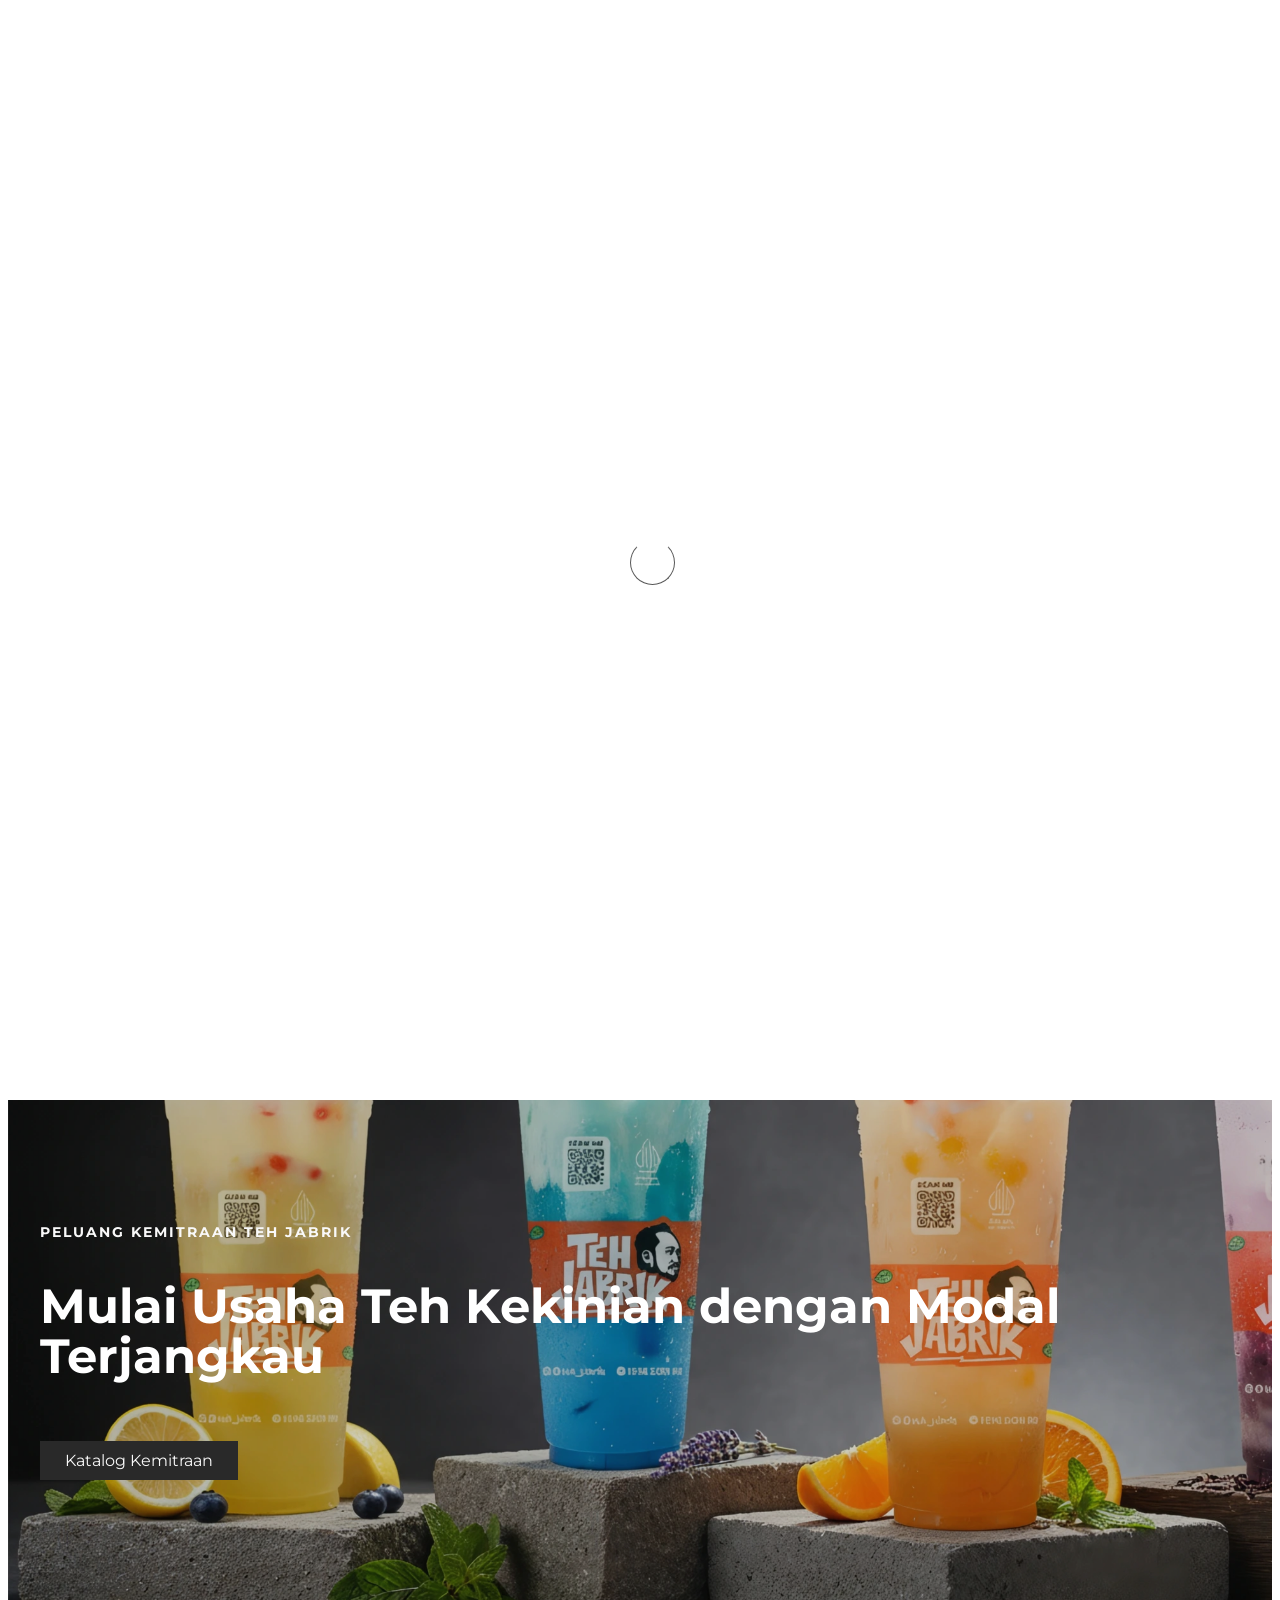
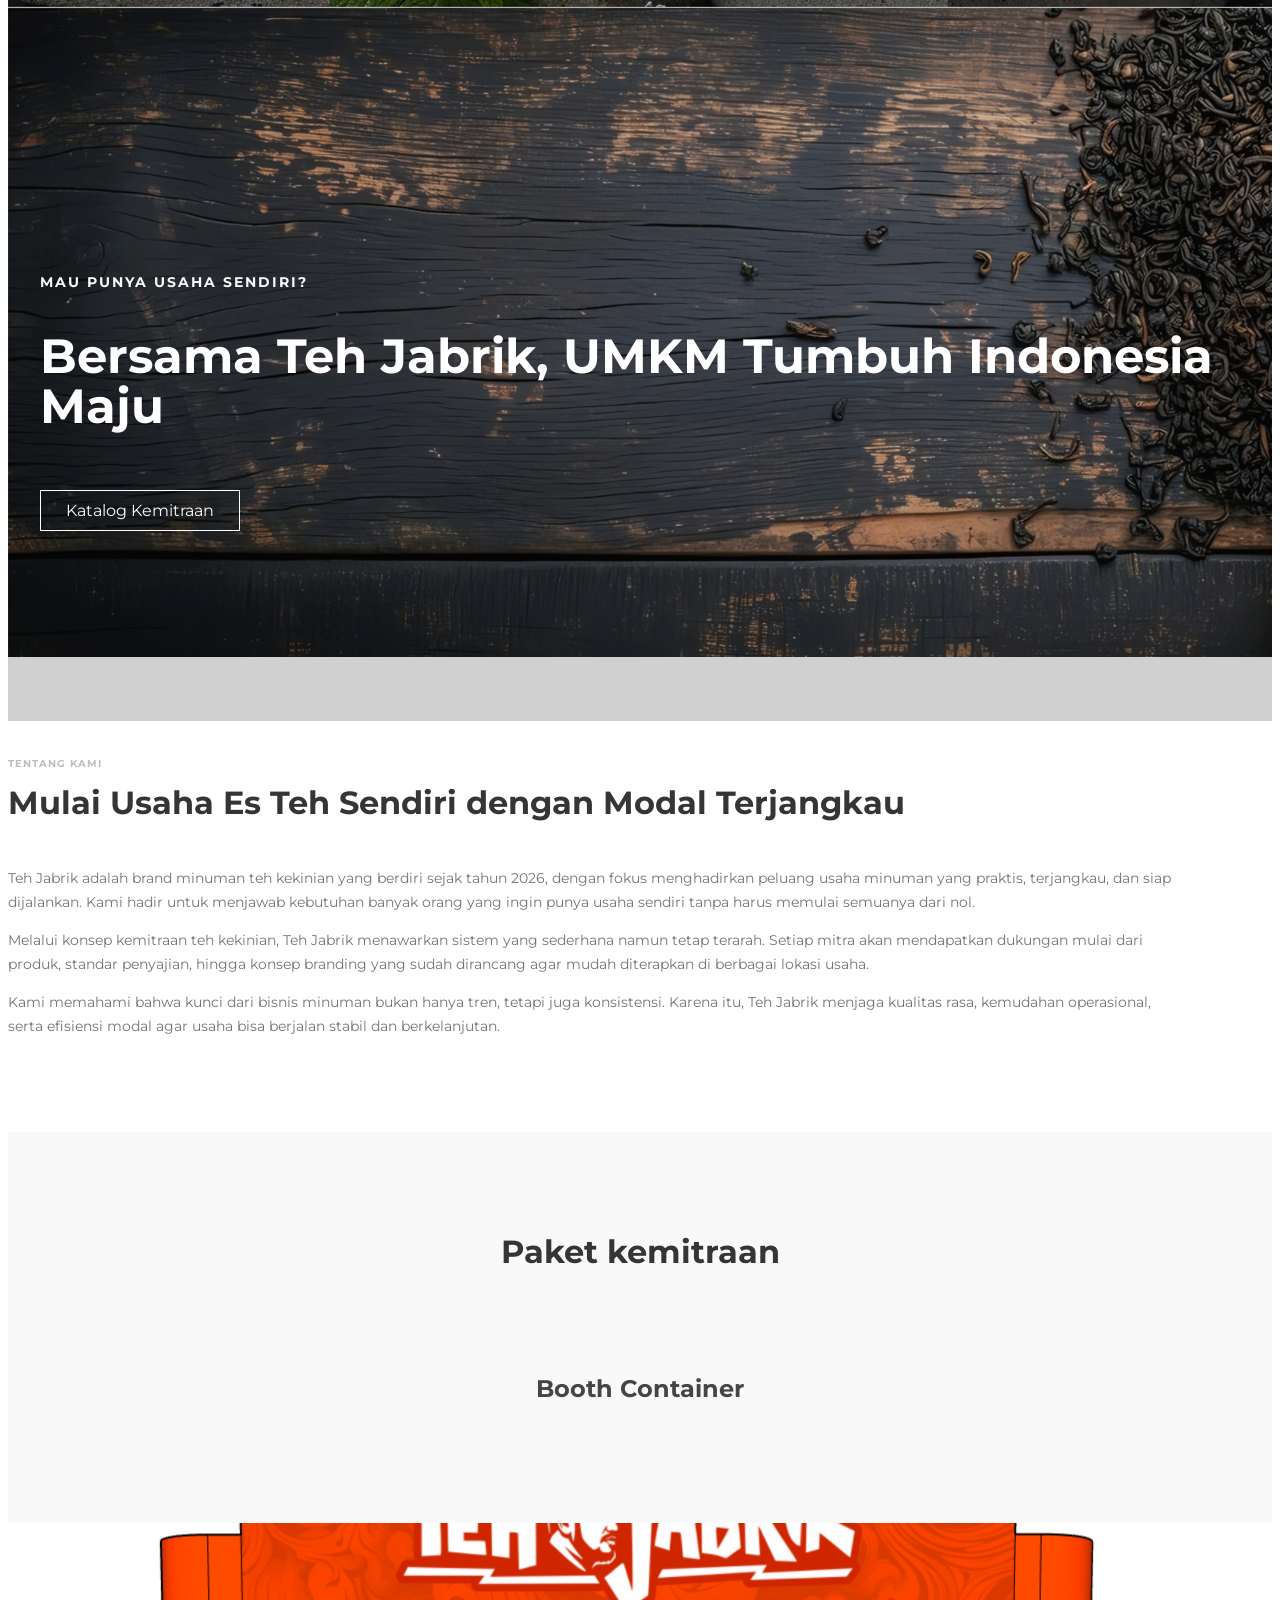
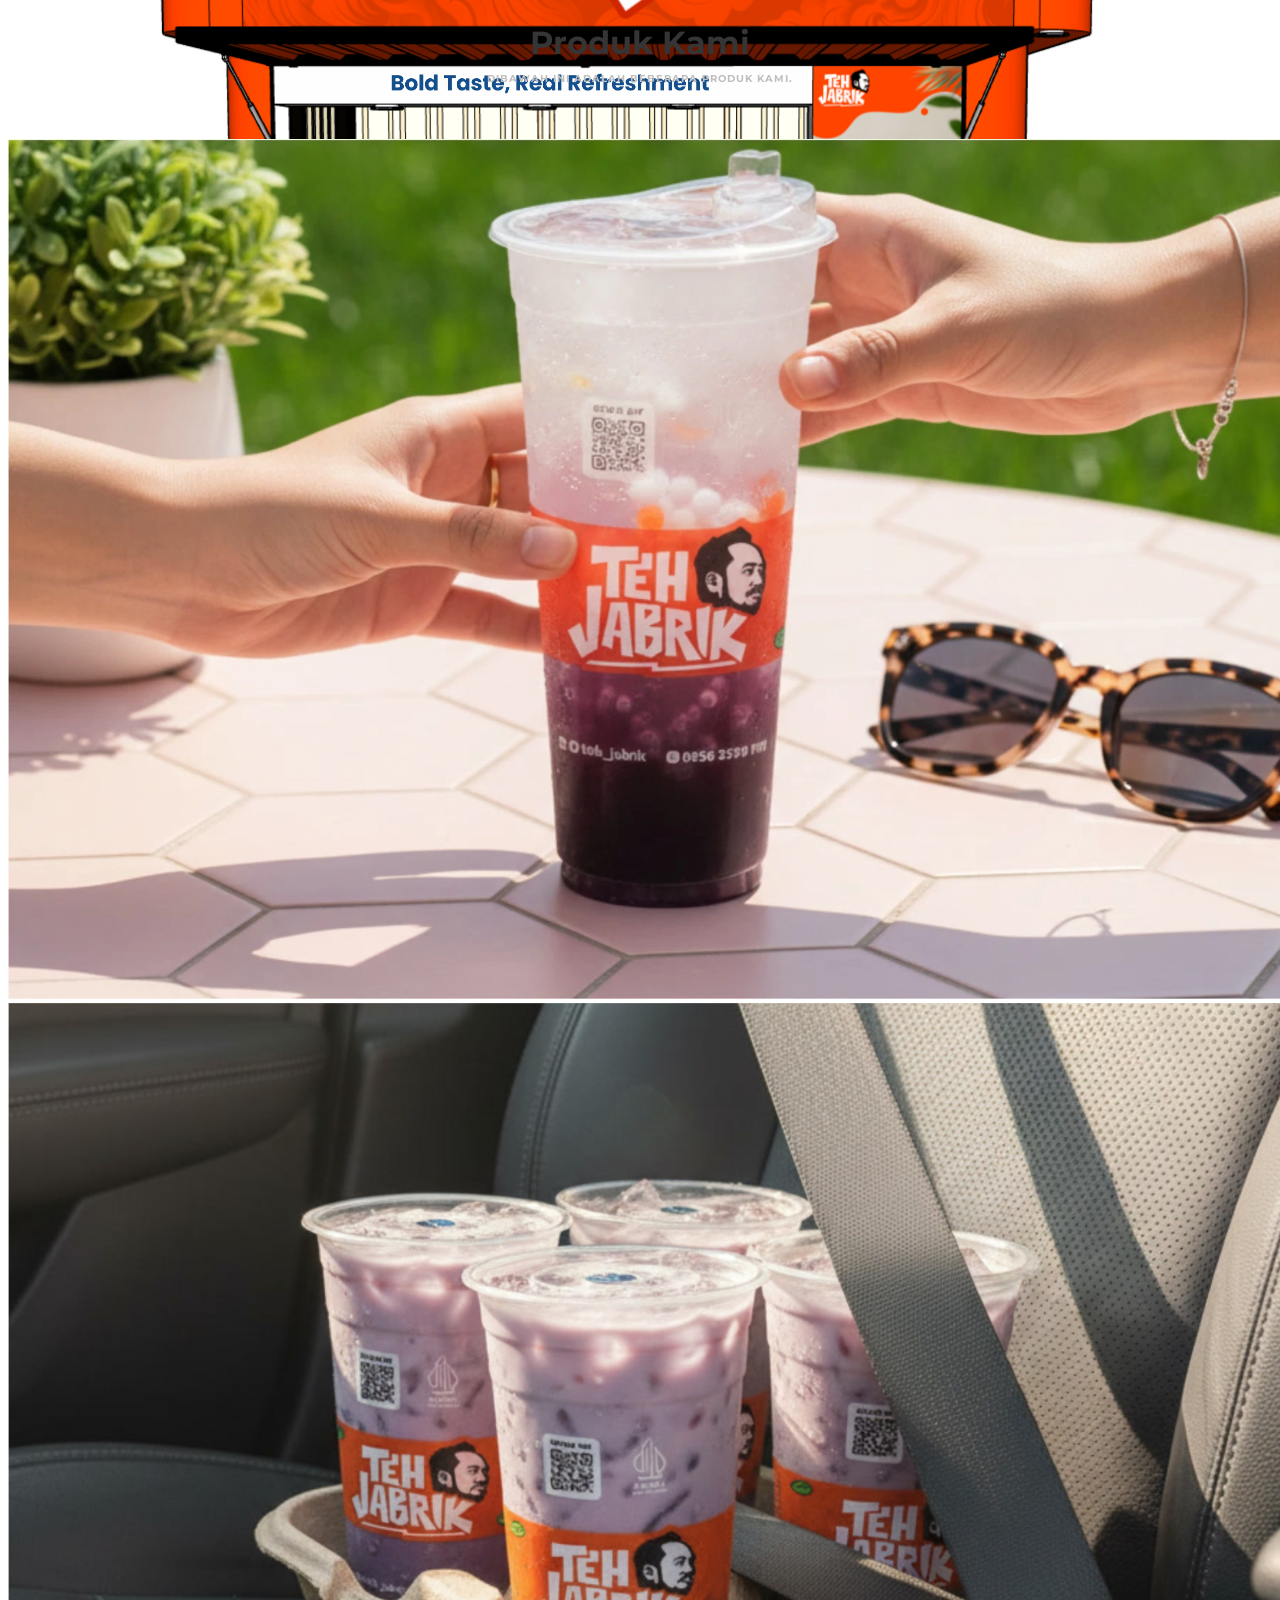
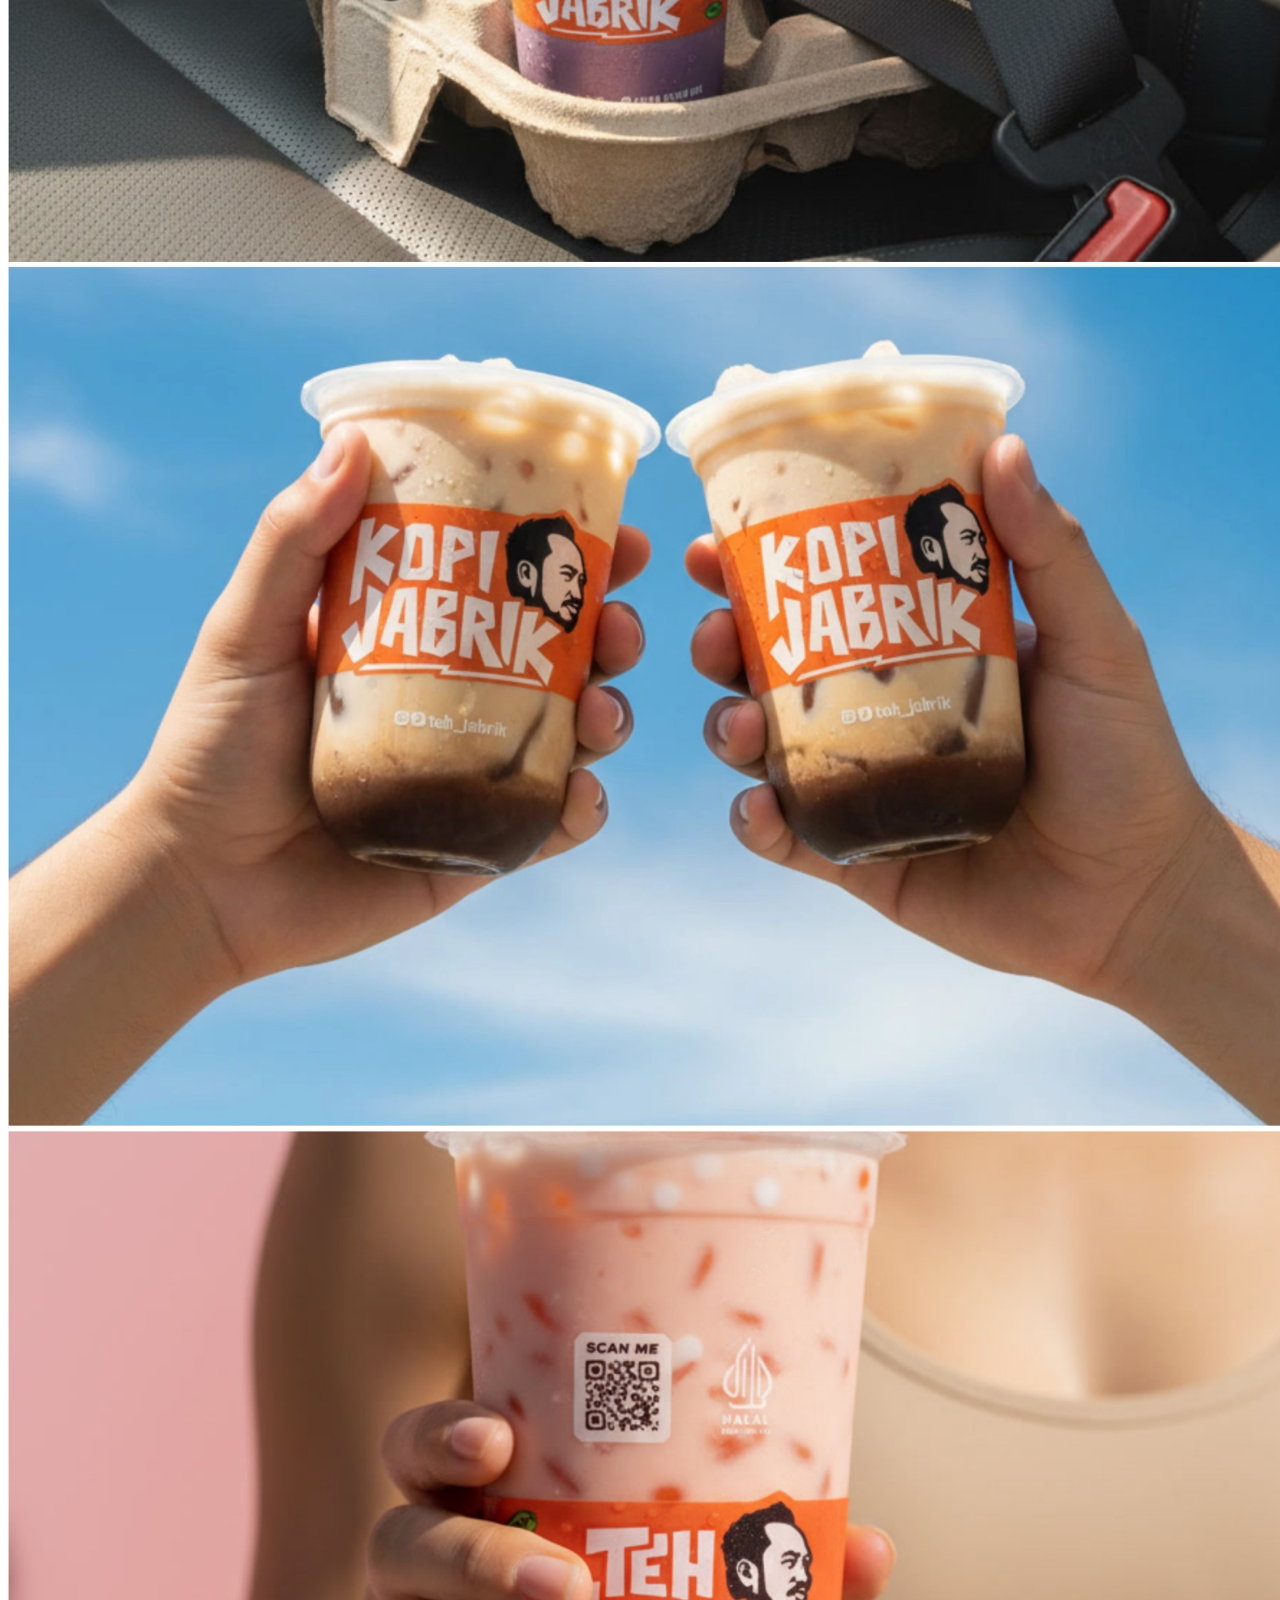
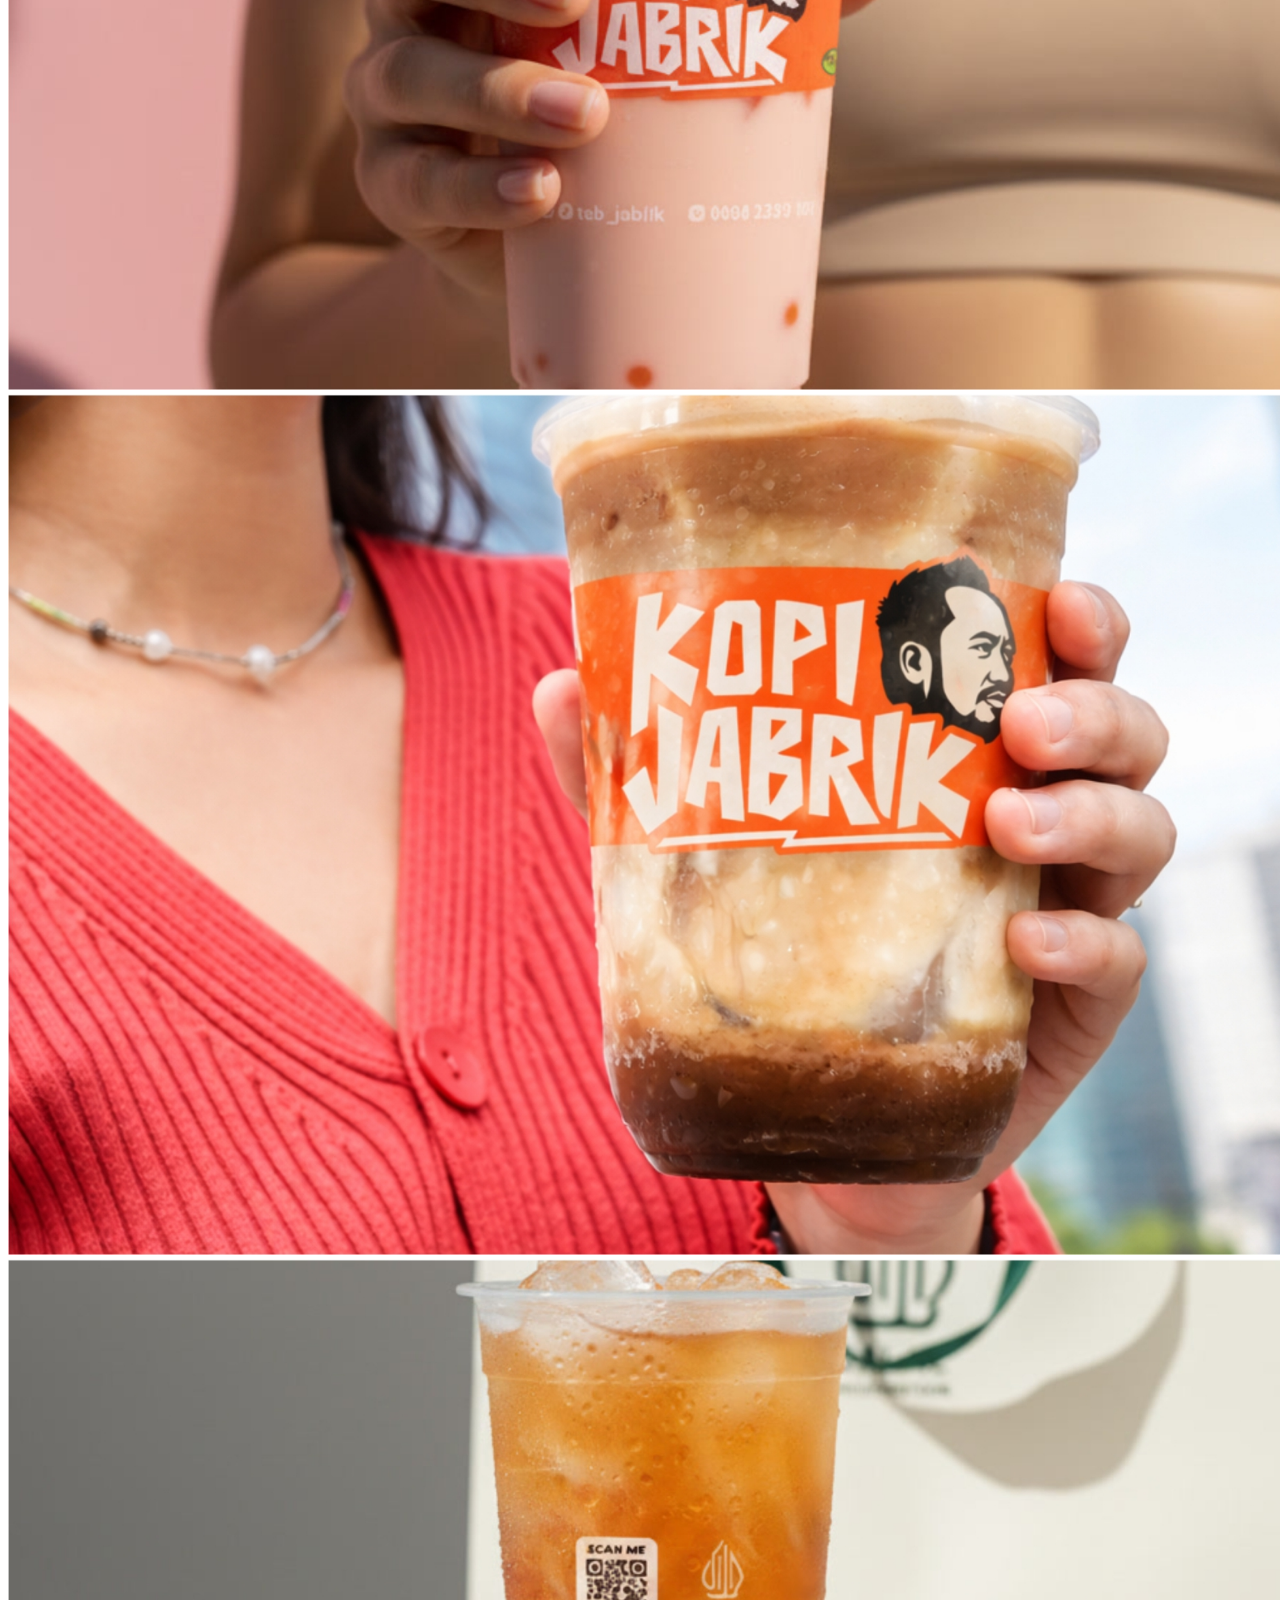
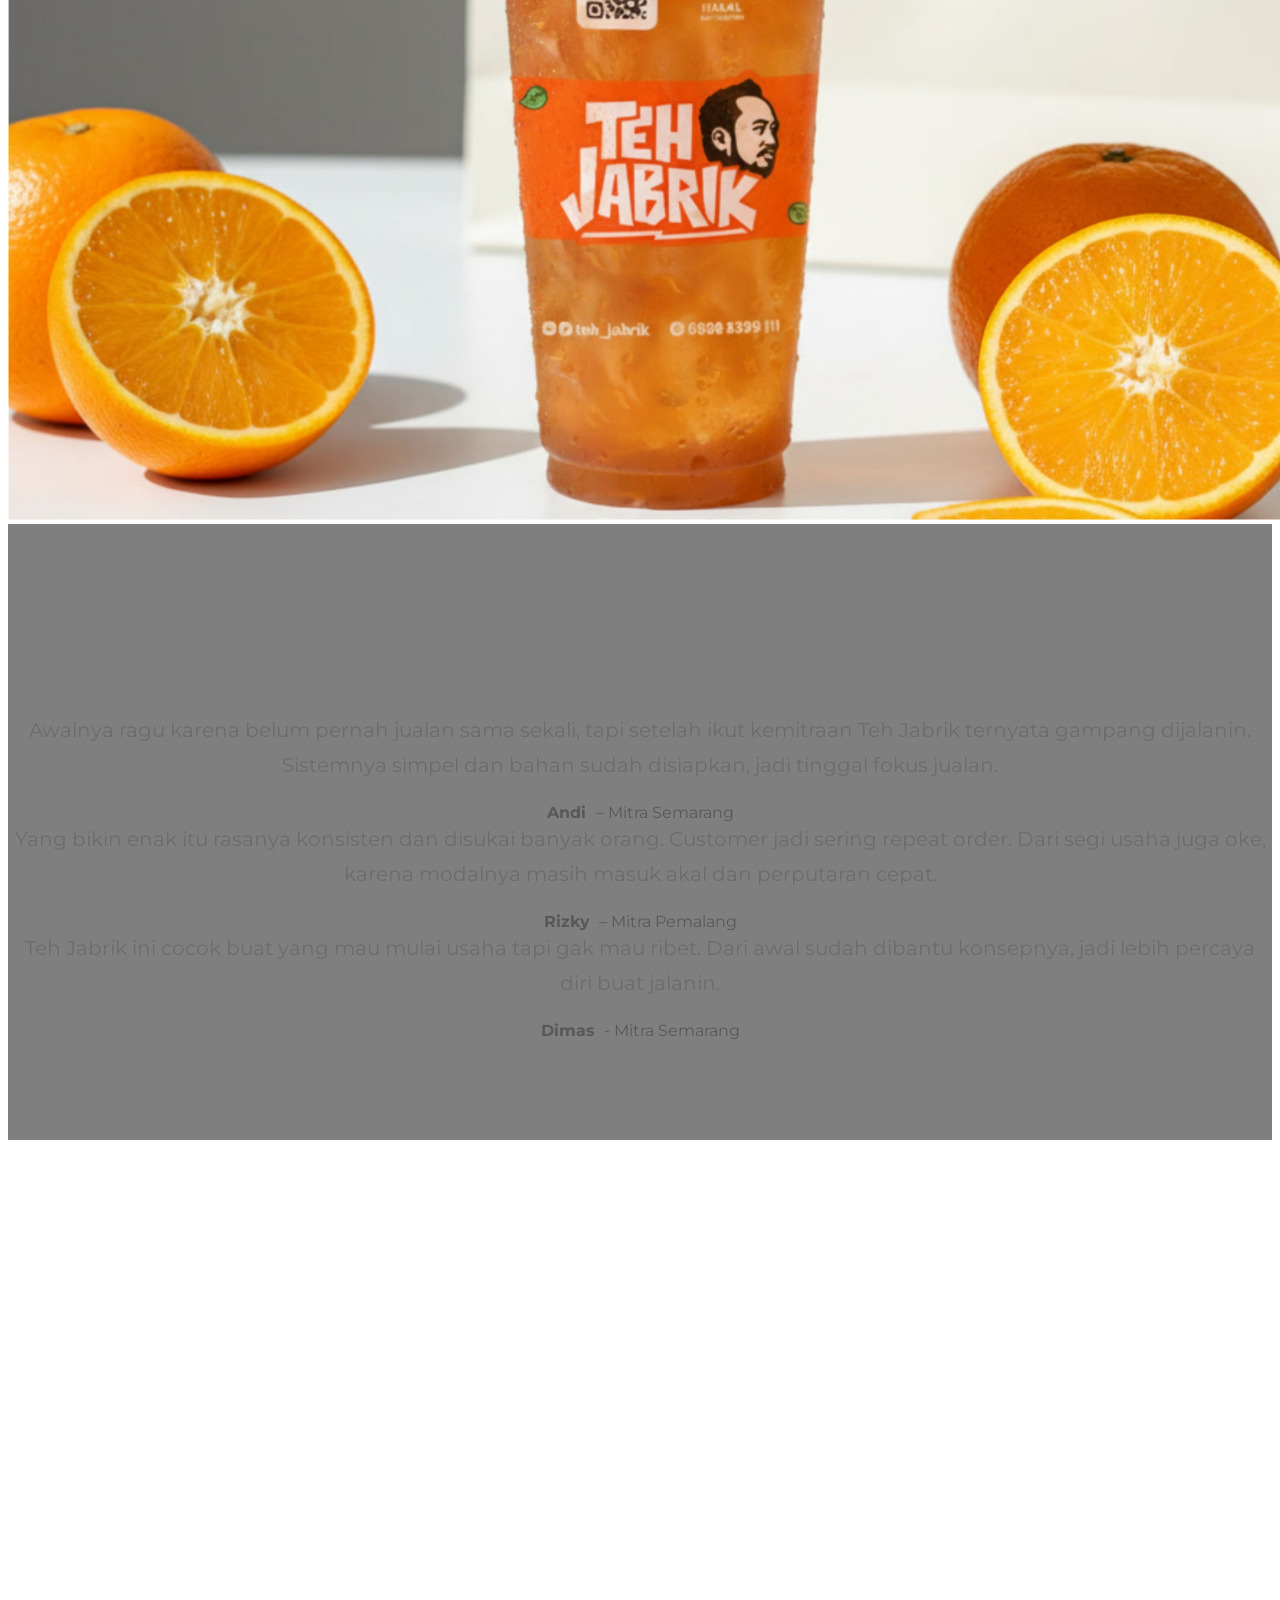
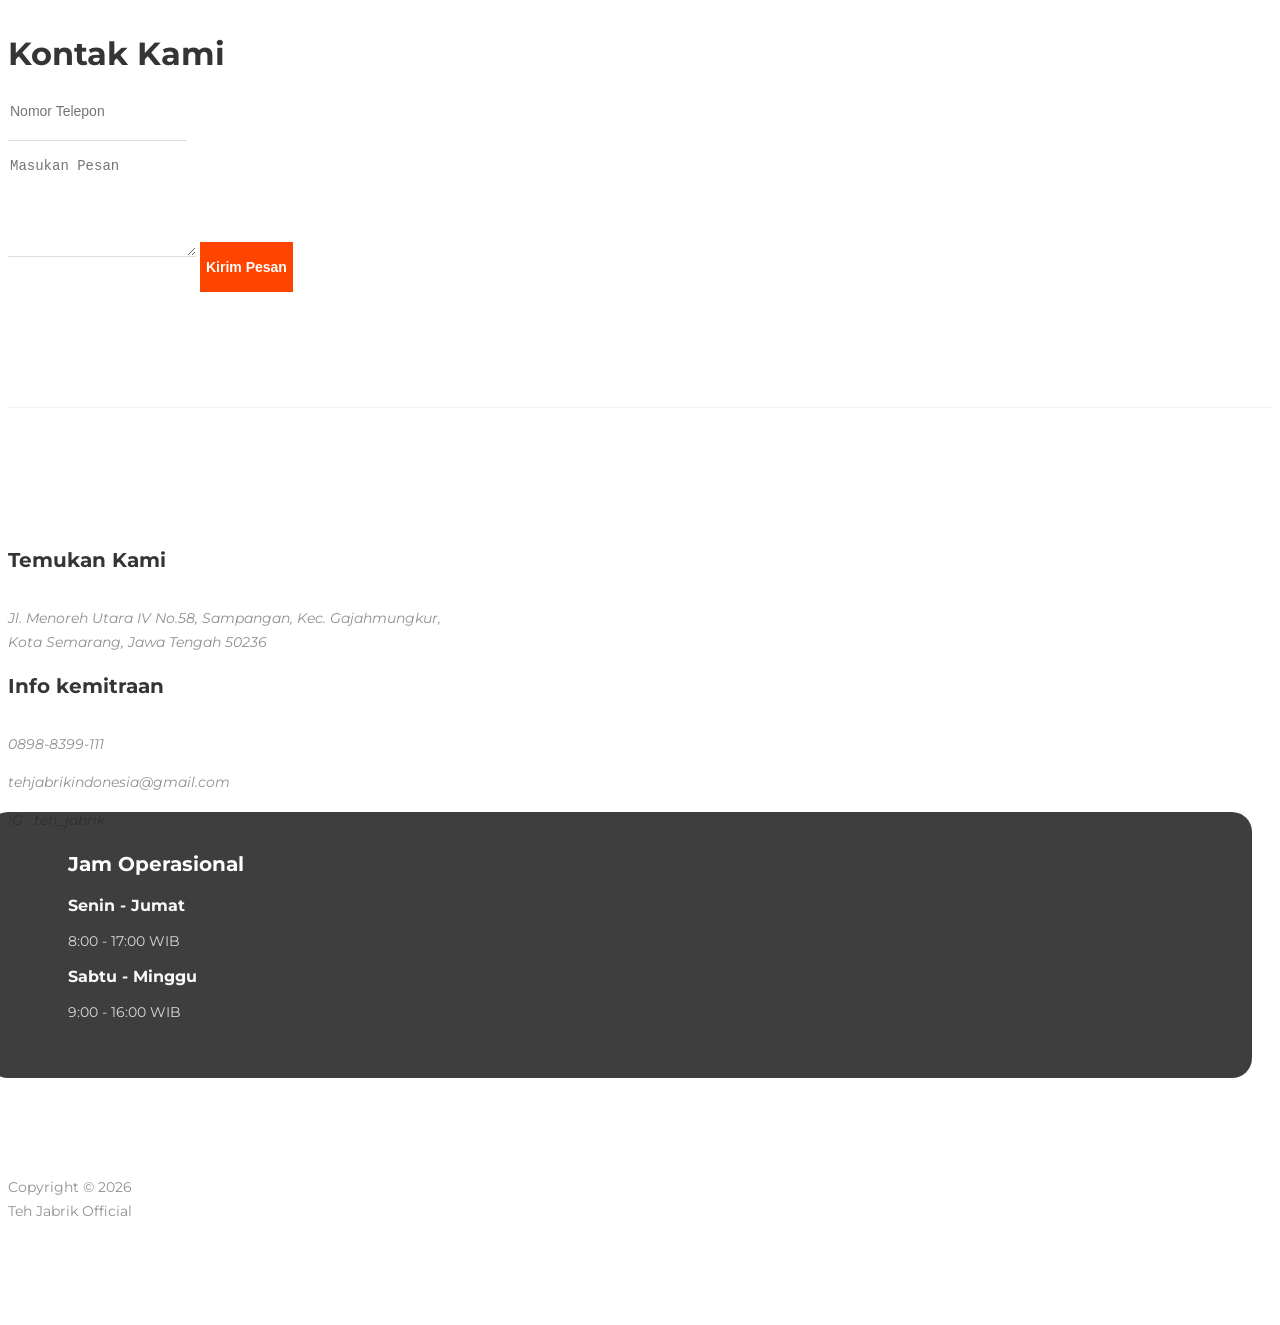
==== index.html @ a1061bfe "dekstop 1 WEBSITE" ====
<!DOCTYPE html>
<html lang="en">
<head>

     <title>TEH JABRIK | Peluang Usaha Minuman Terjangkau</title>

     <meta charset="UTF-8">
     <meta http-equiv="X-UA-Compatible" content="IE=Edge">
     <meta name="description" content="">
     <meta name="keywords" content="">
     <meta name="author" content="">
     <meta name="viewport" content="width=device-width, initial-scale=1, maximum-scale=1">
     <meta name="description" content="Teh Jabrik menawarkan peluang usaha minuman teh kekinian dengan sistem kemitraan simpel, modal terjangkau, dan siap langsung jualan.">
     <meta name="description" content="Kenali Teh Jabrik, brand kemitraan teh kekinian sejak 2026 yang menghadirkan peluang usaha minuman praktis, terjangkau, dan mudah dijalankan.">
     <meta name="keywords" content="kemitraan teh, usaha minuman, teh kekinian, franchise minuman, usaha modal kecil, bisnis minuman 2026, teh jabrik, tentang teh jabrik, kemitraan teh indonesia, usaha minuman terpercaya, bisnis teh kekinian">
     <meta name="viewport" content="width=device-width, initial-scale=1">
     <meta property="og:title" content="Kemitraan Teh Jabrik">
     <meta property="og:description" content="Peluang usaha teh kekinian dengan modal terjangkau dan sistem siap jalan.">
     <meta property="og:url" content="https://tehjabrik.github.io">
     <meta property="og:type" content="website">
     <meta property="og:image" content="https://tehjabrik.github.io/images/LOGO_1.png">
     <meta property="og:site_name" content="TEH JABRIK | Peluang Usaha Minuman Terjangkau">

     <link rel="stylesheet" href="css/bootstrap.min.css">
     <link rel="stylesheet" href="css/font-awesome.min.css">
     <link rel="stylesheet" href="css/animate.css">
     <link rel="stylesheet" href="css/owl.carousel.css">
     <link rel="stylesheet" href="css/owl.theme.default.min.css">
     <link rel="stylesheet" href="css/magnific-popup.css">
     <link rel="stylesheet" href="css/templatemo-style.css">
     <link href="images/LOGO_1.png" rel="icon">
     

</head>
<body>
     <section class="preloader">
          <div class="spinner">
               <span class="spinner-rotate"></span>      
          </div>
     </section>

     <section class="navbar custom-navbar navbar-fixed-top" role="navigation">
          <div class="container">

               <div class="navbar-header">
                    <button class="navbar-toggle" data-toggle="collapse" data-target=".navbar-collapse">
                         <span class="icon icon-bar"></span>
                         <span class="icon icon-bar"></span>
                         <span class="icon icon-bar"></span>
                    </button>
                    <a href="index.html" class="navbar-brand">
                    <img src="images/logo-teh-jabrik.svg" alt="Teh Jabrik" style="height:40px;">
                     </a>
               </div>
               <div class="collapse navbar-collapse">
                    <ul class="nav navbar-nav navbar-nav-first">
                         <li><a href="#home" class="smoothScroll">Beranda</a></li>
                         <li><a href="#about" class="smoothScroll">Tentang Kami</a></li>
                         <li><a href="#team" class="smoothScroll">Kemitraan</a></li>
                         <li><a href="#menu" class="smoothScroll">Menu</a></li>
                         <li><a href="#contact" class="smoothScroll">Kontak</a></li>
                    </ul>

                    <ul class="nav navbar-nav navbar-right">
                         <li><a href="#">Call Now! <i class="fa fa-phone"></i> 0898-8399-111</a></li>
                         <a href="https://drive.google.com/file/d/1QtGEl3rxURbjpwU8DQRnSMurAPXwzCud/view?usp=sharing" class="section-btn">Katalog</a>
                    </ul>
               </div>

          </div>
     </section>

     <section id="home" class="slider" data-stellar-background-ratio="0.5">
          <div class="row">

                    <div class="owl-carousel owl-theme">
                         <div class="item item-first">
                              <div class="caption">
                                   <div class="container">
                                        <div class="col-md-8 col-sm-12">
                                             <h3>KEMITRAAN ES TEH DI INDONESIA  </h3>
                                             <h1>Gabung Kemitraan <br>Teh Jabrik Sekarang</h1>
                                             <a href="https://drive.google.com/file/d/1QtGEl3rxURbjpwU8DQRnSMurAPXwzCud/view?usp=sharing" 
                                             class="section-btn btn btn-default smoothScroll">Katalog Kemitraan</a>
                                        </div>
                                   </div>
                              </div>
                         </div>

                         <div class="item item-second">
                              <div class="caption">
                                   <div class="container">
                                        <div class="col-md-8 col-sm-12">
                                             <h3>Peluang Kemitraan Teh Jabrik</h3>
                                             <h1>Mulai Usaha Teh Kekinian dengan Modal Terjangkau   </h1>
                                             <a href="https://drive.google.com/file/d/1QtGEl3rxURbjpwU8DQRnSMurAPXwzCud/view?usp=sharing" 
                                             class="section-btn btn btn-default smoothScroll">Katalog Kemitraan</a>
                                        </div>
                                   </div>
                              </div>
                         </div>

                         <div class="item item-third">
                              <div class="caption">
                                   <div class="container">
                                        <div class="col-md-8 col-sm-12">
                                             <h3>MAU PUNYA USAHA SENDIRI?</h3>
                                             <h1>Bersama Teh Jabrik, UMKM Tumbuh Indonesia Maju</h1>
                                             <a href="https://drive.google.com/file/d/1QtGEl3rxURbjpwU8DQRnSMurAPXwzCud/view?usp=sharing" 
                                             class="section-btn btn btn-default smoothScroll">Katalog Kemitraan</a>
                                        </div>
                                   </div>
                              </div>
                         </div>
                    </div>
          </div>
     </section>

     <section id="about" data-stellar-background-ratio="0.5">
          <div class="container">
               <div class="row">

                    <div class="col-md-6 col-sm-12">
                         <div class="about-info">
                              <div class="section-title wow fadeInUp" data-wow-delay="0.2s">
                                   <h4>Tentang Kami</h4>
                                   <h2>Mulai Usaha Es Teh Sendiri dengan Modal Terjangkau</h2>
                              </div>

                              <div class="wow fadeInUp" data-wow-delay="0.4s">
                                   <p>Teh Jabrik adalah brand minuman teh kekinian yang berdiri sejak tahun 2026, dengan fokus menghadirkan peluang usaha minuman yang praktis, terjangkau, dan siap dijalankan. Kami hadir untuk menjawab kebutuhan banyak orang yang ingin punya usaha sendiri tanpa harus memulai semuanya dari nol.</p>
                                   <p>Melalui konsep kemitraan teh kekinian, Teh Jabrik menawarkan sistem yang sederhana namun tetap terarah. Setiap mitra akan mendapatkan dukungan mulai dari produk, standar penyajian, hingga konsep branding yang sudah dirancang agar mudah diterapkan di berbagai lokasi usaha.</p>
                                   <p>Kami memahami bahwa kunci dari bisnis minuman bukan hanya tren, tetapi juga konsistensi. Karena itu, Teh Jabrik menjaga kualitas rasa, kemudahan operasional, serta efisiensi modal agar usaha bisa berjalan stabil dan berkelanjutan.</p>
                              </div>
                         </div>
                    </div>

                    <div class="col-md-6 col-sm-12">
                         <div class="wow fadeInUp about-image" data-wow-delay="0.6s">
                              <img src="images/about-image.jpg" class="img-responsive" alt="">
                         </div>
                    </div>
                    
               </div>
          </div>
     </section>

     <section id="team" data-stellar-background-ratio="0.5">
          <div class="container-fluid">
               <div class="row">

                    <div class="col-md-12 col-sm-12">
                         <div class="section-title wow fadeInUp" data-wow-delay="0.1s">
                              <h2>Paket kemitraan</h2>
                         </div>
                    </div>

                    <div class="col-md-8 col-md-offset-2 text-center">
                         <div class="team-thumb wow fadeInUp" data-wow-delay="0.4s">
                              <img src="images/team-image2.jpg" class="img-responsive" alt="">
                                   <div class="team-hover">
                                        <div class="team-item">
                                             <h4>Paket Kemitraan Booth Container</h4>
                                             <ul class="social-icon">
                                                  <li><a href="https://www.instagram.com/teh_jabrik/" class="fa fa-instagram"></a></li>
                                                  <li><a href="https://wa.link/2xlsge" class="fa fa-whatsapp"></a></li>
                                             </ul>
                                        </div>
                                   </div>
                         </div>
                         <div class="team-info">
                              <h3>Booth Container</h3>
                         </div>
                    </div>

               </div>
          </div>
     </section>

     <section id="menu" data-stellar-background-ratio="0.5">
          <div class="container">
               <div class="row">

                    <div class="col-md-12 col-sm-12">
                         <div class="section-title wow fadeInUp" data-wow-delay="0.1s">
                              <h2>Produk Kami</h2>
                              <h4>DIbawah ini adalah beberapa produk kami.</h4>
                         </div>
                    </div>

                    <div class="col-md-4 col-sm-6">
                         <div class="menu-thumb">
                              <a href="images/menu-image1.webp" class="image-popup" title="Blackcurrant Squash">
                                   <img src="images/menu-image1.webp" class="img-responsive" alt="">

                                   <div class="menu-info">
                                        <div class="menu-item">
                                             <h3>Blackcurrant Squash</h3>
                                        </div>
                                        <div class="menu-price">
                                             <span>Rp. 10.000</span>
                                        </div>
                                   </div>
                              </a>
                         </div>
                    </div>

                    <div class="col-md-4 col-sm-6">
                         <!-- MENU THUMB -->
                         <div class="menu-thumb">
                              <a href="images/menu-image2.webp" class="image-popup" title="Taro Milk">
                                   <img src="images/menu-image2.webp" class="img-responsive" alt="">

                                   <div class="menu-info">
                                        <div class="menu-item">
                                             <h3>Taro Milk</h3>
                                        </div>
                                        <div class="menu-price">
                                             <span>Rp. 10.000</span>
                                        </div>
                                   </div>
                              </a>
                         </div>
                    </div>

                    <div class="col-md-4 col-sm-6">
                         <!-- MENU THUMB -->
                         <div class="menu-thumb">
                              <a href="images/menu-image3.webp" class="image-popup" title="Cafe Latte">
                                   <img src="images/menu-image3.webp" class="img-responsive" alt="">

                                   <div class="menu-info">
                                        <div class="menu-item">
                                             <h3>Cafe Latte</h3>
                                        </div>
                                        <div class="menu-price">
                                             <span>Rp. 9.000</span>
                                        </div>
                                   </div>
                              </a>
                         </div>
                    </div>

                    <div class="col-md-4 col-sm-6">
                         <!-- MENU THUMB -->
                         <div class="menu-thumb">
                              <a href="images/menu-image4.webp" class="image-popup" title="Apple Yakult">
                                   <img src="images/menu-image4.webp" class="img-responsive" alt="">

                                   <div class="menu-info">
                                        <div class="menu-item">
                                             <h3>Apple Yakult</h3>
                                        </div>
                                        <div class="menu-price">
                                             <span>Rp. 10.000</span>
                                        </div>
                                   </div>
                              </a>
                         </div>
                    </div>

                    <div class="col-md-4 col-sm-6">
                         <!-- MENU THUMB -->
                         <div class="menu-thumb">
                              <a href="images/menu-image5.webp" class="image-popup" title="Cappucino">
                                   <img src="images/menu-image5.webp" class="img-responsive" alt="">

                                   <div class="menu-info">
                                        <div class="menu-item">
                                             <h3>Cappucino</h3>
                                        </div>
                                        <div class="menu-price">
                                             <span>Rp. 9.000</span>
                                        </div>
                                   </div>
                              </a>
                         </div>
                    </div>    

                    <div class="col-md-4 col-sm-6">
                         <!-- MENU THUMB -->
                         <div class="menu-thumb">
                              <a href="images/menu-image6.webp" class="image-popup" title="Lemon Tea">
                                   <img src="images/menu-image6.webp" class="img-responsive" alt="">

                                   <div class="menu-info">
                                        <div class="menu-item">
                                             <h3>Lemon Tea</h3>
                                        </div>
                                        <div class="menu-price">
                                             <span>Rp. 5.000</span>
                                        </div>
                                   </div>
                              </a>
                         </div>
                    </div>


               </div>
          </div>
     </section>

     <section id="testimonial" data-stellar-background-ratio="0.5">
          <div class="overlay"></div>
          <div class="container">
               <div class="row">

                    <div class="col-md-12 col-sm-12">
                         <div class="section-title wow fadeInUp" data-wow-delay="0.1s">
                              <h2>Testimoni</h2>
                         </div>
                    </div>  

                    <div class="col-md-offset-2 col-md-8 col-sm-12">
                         <div class="owl-carousel owl-theme">
                              <div class="item">
                                   <p>Awalnya ragu karena belum pernah jualan sama sekali, tapi setelah ikut kemitraan Teh Jabrik ternyata gampang dijalanin. Sistemnya simpel dan bahan sudah disiapkan, jadi tinggal fokus jualan.</p>
                                        <div class="tst-author">
                                             <h4>Andi </h4>
                                             <span>– Mitra Semarang</span>
                                        </div>
                              </div>

                              <div class="item">
                                   <p>Yang bikin enak itu rasanya konsisten dan disukai banyak orang. Customer jadi sering repeat order. Dari segi usaha juga oke, karena modalnya masih masuk akal dan perputaran cepat.</p>
                                        <div class="tst-author">
                                             <h4>Rizky</h4>
                                             <span>– Mitra Pemalang</span>
                                        </div>
                              </div>

                              <div class="item">
                                   <p>Teh Jabrik ini cocok buat yang mau mulai usaha tapi gak mau ribet. Dari awal sudah dibantu konsepnya, jadi lebih percaya diri buat jalanin.</p>
                                        <div class="tst-author">
                                             <h4>Dimas</h4>
                                             <span>- Mitra Semarang</span>
                                        </div>
                              </div>

                         </div>
                    </div>

               </div>
          </div>
     </section>  

     <section id="contact" data-stellar-background-ratio="0.5">
          <div class="container">
               <div class="row">
                    <div class="wow fadeInUp col-md-6 col-sm-12" data-wow-delay="0.4s">
                         <div id="google-map">
                              <iframe src="https://www.google.com/maps/embed?pb=!1m18!1m12!1m3!1d247.50010503192314!2d110.39049070212543!3d-7.009083835891699!2m3!1f0!2f0!3f0!3m2!1i1024!2i768!4f13.1!3m3!1m2!1s0x2e708bb1602afdd7%3A0x639f9776b9e02759!2sKANTOR%20PUSAT%20TEH%20DESA%20INDONESIA!5e0!3m2!1sid!2sid!4v1777093439838!5m2!1sid!2sid" width="600" height="450" style="border:0;" allowfullscreen="" loading="lazy" referrerpolicy="no-referrer-when-downgrade"></iframe>
                         </div>
                    </div>    

                    <div class="col-md-6 col-sm-12">

                         <div class="col-md-12 col-sm-12">
                              <div class="section-title wow fadeInUp" data-wow-delay="0.1s">
                                   <h2>Kontak Kami</h2>
                              </div>
                         </div>
                         <form action="https://formspree.io/f/mbdqwbad" method="POST" class="wow fadeInUp" data-wow-delay="0.8s">

                              <div class="col-md-6 col-sm-6">
                                   <input type="text" class="form-control" name="Nomor Telepon" placeholder="Nomor Telepon" required>
                              </div>

                              <div class="col-md-12 col-sm-12">
                                   <textarea class="form-control" rows="6" name="Pesan" placeholder="Masukan Pesan" required></textarea>

                                   <button type="submit" class="form-control" id="cf-submit" name="submit">Kirim Pesan</button>
                              </div>
                         </form>
                    </div>

               </div>
          </div>
     </section>          

     <footer id="footer" data-stellar-background-ratio="0.5">
          <div class="container">
               <div class="row">

                    <div class="col-md-3 col-sm-8">
                         <div class="footer-info">
                              <div class="section-title">
                                   <h2 class="wow fadeInUp" data-wow-delay="0.2s">Temukan Kami</h2>
                              </div>
                              <address class="wow fadeInUp" data-wow-delay="0.4s">
                                   <p>Jl. Menoreh Utara IV No.58, Sampangan, Kec. Gajahmungkur, <br>Kota Semarang, Jawa Tengah 50236</p>
                              </address>
                         </div>
                    </div>

                    <div class="col-md-3 col-sm-8">
                         <div class="footer-info">
                              <div class="section-title">
                                   <h2 class="wow fadeInUp" data-wow-delay="0.2s">Info kemitraan</h2>
                              </div>
                              <address class="wow fadeInUp" data-wow-delay="0.4s">
                                   <p>0898-8399-111</p>
                                   <p><a href="mailto:info@company.com">tehjabrikindonesia@gmail.com</a></p>
                                   <p>IG : teh_jabrik </p>
                              </address>
                         </div>
                    </div>

                    <div class="col-md-4 col-sm-8">
                         <div class="footer-info footer-open-hour">
                              <div class="section-title">
                                   <h2 class="wow fadeInUp" data-wow-delay="0.2s">Jam Operasional</h2>
                              </div>
                              <div class="wow fadeInUp" data-wow-delay="0.4s">
                                   <div>
                                        <strong>Senin - Jumat</strong>
                                        <p>8:00 - 17:00 WIB</p>
                                   </div>
                                   <div>
                                        <strong>Sabtu - Minggu</strong>
                                        <p>9:00 - 16:00 WIB</p>
                                   </div>
                              </div>
                         </div>
                    </div>
                    <div class="col-md-2 col-sm-4">
                         <ul class="wow fadeInUp social-icon" data-wow-delay="0.4s">
                              <li><a href="#" class="fa fa-facebook-square" attr="facebook icon"></a></li>
                              <li><a href="https://wa.link/2xlsge" class="fa fa-whatsapp"></a></li>
                              <li><a href="https://www.instagram.com/teh_jabrik/" class="fa fa-instagram"></a></li>
                         </ul>

                         <div class="wow fadeInUp copyright-text" data-wow-delay="0.8s"> 
                              <p><br>Copyright &copy; <span id="year"></span> <br>Teh Jabrik Official
                         </div>
                    </div>
                    
               </div>
          </div>
     </footer>

     <script src="js/jquery.js"></script>
     <script src="js/bootstrap.min.js"></script>
     <script src="js/jquery.stellar.min.js"></script>
     <script src="js/wow.min.js"></script>
     <script src="js/owl.carousel.min.js"></script>
     <script src="js/jquery.magnific-popup.min.js"></script>
     <script src="js/smoothscroll.js"></script>
     <script src="js/custom.js"></script>
      <script>
      document.getElementById("year").textContent = new Date().getFullYear();
     </script>

</body>
</html>
---- css/templatemo-style.css ----
@import url('https://fonts.googleapis.com/css?family=Montserrat:400,700');

  body {
    background: #ffffff;
    font-family: 'Montserrat', sans-serif;
    overflow-x: hidden;
  }

  h1,h2,h3,h4,h5,h6 {
    font-weight: bold;
    line-height: inherit;
  }

  h1 {
    color: #252525;
    font-size: 3em;
    line-height: 50px;
  }

  h2 {
    color: #353535;
    font-size: 2em;
    padding-bottom: 10px;
  }

  h3 {
    font-size: 1.5em;
    margin-bottom: 0;
  }

  h3,
  h3 a {
    color: #454545;
  }

  p {
    color: #757575;
    font-size: 14px;
    font-weight: normal;
    line-height: 24px;
  }



  /*---------------------------------------
     GENERAL               
  -----------------------------------------*/

  html{
    -webkit-font-smoothing: antialiased;
  }

  a {
    color: #252525;
    -webkit-transition: 0.5s;
    transition: 0.5s;
    text-decoration: none !important;
  }

  a:hover, a:active, a:focus {
    color: #ff4400;
    outline: none;
  }

  ::-webkit-scrollbar{
    width: 8px;
    height: 8px;
  }

  ::-webkit-scrollbar-thumb {
    cursor: pointer;
    background: #000000;
  }

  .section-title {
    padding-bottom: 40px;
  }

  .section-title h2 {
    margin: 0;
  }

  .section-title h4 {
    color: #bfbdbd;
    font-size: 10px;
    letter-spacing: 1px;
    text-transform: uppercase;
    margin-top: 0;
  }

  .overlay {
    background: rgba(0,0,0,0.5);
    position: absolute;
    top: 0;
    right: 0;
    bottom: 0;
    left: 0;
    width: 100%;
    height: 100%;
  }

  section {
    position: relative;
    padding: 100px 0;
  }

  #team, 
  #menu,
  #testimonial {
    text-align: center;
  }

  .about-image img,
  .team-thumb img {
    width: 100%;
  }
  
  #google-map iframe {
    border: 0;
    width: 100%;
    height: 390px;
  }



  /*---------------------------------------
     BUTTONS               
  -----------------------------------------*/

  .section-btn {
    background: #ff4400;
    border-radius: 0;
    border: 0;
    color: #f9f9f9;
    font-size: inherit;
    font-weight: normal;
    padding: 10px 25px;
    transition: 0.5s 0.2s;
  }



  /*---------------------------------------
       PRE LOADER              
  -----------------------------------------*/

  .preloader {
    position: fixed;
    top: 0;
    left: 0;
    width: 100%;
    height: 100%;
    z-index: 99999;
    display: flex;
    flex-flow: row nowrap;
    justify-content: center;
    align-items: center;
    background: none repeat scroll 0 0 #ffffff;
  }

  .spinner {
    border: 1px solid transparent;
    border-radius: 3px;
    position: relative;
  }

  .spinner:before {
    content: '';
    box-sizing: border-box;
    position: absolute;
    top: 50%;
    left: 50%;
    width: 45px;
    height: 45px;
    margin-top: -10px;
    margin-left: -10px;
    border-radius: 50%;
    border: 1px solid #575757;
    border-top-color: #ffffff;
    animation: spinner .9s linear infinite;
  }

  @-webkit-@keyframes spinner {
    to {transform: rotate(360deg);}
  }

  @keyframes spinner {
    to {transform: rotate(360deg);}
  }



  /*---------------------------------------
      MENU              
  -----------------------------------------*/

  .custom-navbar {
    border: none;
    margin-bottom: 0;
    padding: 25px 0;
  }

  .custom-navbar .navbar-brand {
    color: #ffffff;
    font-size: 18px;
    font-weight: bold;
  }

  .custom-navbar .navbar-brand span {
    color: #ff4400;
  }

  .top-nav-collapse {
    background: #ffffff;
  }

  .custom-navbar .navbar-nav.navbar-nav-first {
    margin-left: 8em;
  }

  .custom-navbar .navbar-nav.navbar-right li a {
    padding-right: 12px;
    padding-left: 12px;
  }

  .custom-navbar .navbar-nav.navbar-right .section-btn {
    display: inline-block;
    margin: 0.2em 0 0 1em;
  }

  .custom-navbar .navbar-nav.navbar-right .section-btn:hover {
    background: #292929;
    color: #ffffff;
  }

  .custom-navbar .navbar-nav.navbar-right .section-btn:focus {
    color: #ffffff;
  }

  .custom-navbar .navbar-nav.navbar-right .section-btn a {
    padding: 10px 25px;
  }

  .custom-navbar .nav .section-btn a:hover {
    color: #ffffff;
  }

  .custom-navbar .nav li a {
    font-size: 12px;
    font-weight: bold;
    color: #ffffff;
    padding-right: 22px;
    padding-left: 22px;
    text-transform: uppercase;
  }

  .custom-navbar .nav li a:hover {
    background: transparent;
    color: #ff4400;
  }

  .custom-navbar .navbar-nav > li > a:hover,
  .custom-navbar .navbar-nav > li > a:focus {
    background-color: transparent;
  }

  .custom-navbar .nav li.active > a {
    background-color: transparent;
    color: #ff4400;
  }

  .custom-navbar .navbar-toggle {
    border: none;
    padding-top: 10px;
  }

  .custom-navbar .navbar-toggle {
    background-color: transparent;
  }

  .custom-navbar .navbar-toggle .icon-bar {
    background: #252525;
    border-color: transparent;
  }

  @media(min-width:768px) {
    .custom-navbar {
      border-bottom: 0;
      background: 0 0; 
    }

    .custom-navbar.top-nav-collapse {
      background: #ffffff;
      -webkit-box-shadow: 0 1px 30px rgba(0, 0, 0, 0.1);
      -moz-box-shadow: 0 1px 30px rgba(0, 0, 0, 0.1);
      box-shadow: 0 1px 30px rgba(0, 0, 0, 0.1);
      padding: 12px 0;
    }

    .top-nav-collapse .navbar-brand {
      color: #454545;
    }

    .top-nav-collapse .nav li a {
      color: #575757;
    }

    .top-nav-collapse .nav .section-btn a {
      color: #ffffff;
    }
  }



  /*---------------------------------------
      HOME              
  -----------------------------------------*/

  #home {
    padding: 0;
  }

  #home h1 {
    color: #ffffff;
    padding-bottom: 30px;
  }

  #home h3 {
    color: #f9f9f9;
    font-size: 14px;
    line-height: inherit;
    letter-spacing: 2px;
    text-transform: uppercase;
    margin: 0;
  }

  @media (min-width: 768px) {
    .slider .col-md-8 {
      padding-left: 0;
    }
  }

  .slider .owl-dots {
    position: absolute;
    top: 50%;
    right: 2em;
    justify-content: center;
  }

  .owl-theme .owl-dots .owl-dot {
    display: block;
  }

  .owl-theme .owl-dots .owl-dot span {
    width: 12px;
    height: 12px;
    margin: 7px 10px;
    border: 2px solid #d9d9d9;
    background: transparent;
    display: block;
    -webkit-backface-visibility: visible;
    transition: opacity 200ms ease;
    border-radius: 30px;
  }

  .owl-theme .owl-dots .owl-dot.active span, .owl-theme .owl-dots .owl-dot:hover span {
    background-color: #ffffff;
    border-color: transparent;
  }

  .slider .caption {
    display: flex;
    justify-content: center;
    flex-direction: column;
    text-align: left;
    background-color: rgba(20,20,20,0.2);
    height: 100%;
    color: #fff;
    cursor: e-resize;
    padding: 4em 0 0 2em;
  }

  .slider .item {
    background-position: inherit;
    background-repeat: no-repeat;
    background-attachment: local;
    background-size: cover;
    height: 650px;
  }

  .slider .item-first {
    background-image: url(../images/slider-image1.webp);
  }

  .slider .item-second {
    background-image: url(../images/slider-image2.webp);
  }

  .slider .item-third {
    background-image: url(../images/slider-image3.webp);
  }

  .slider .item-second .section-btn {
    background: #292929;
  }

  .slider .item-second .section-btn:hover {
    background: #ffffff;
  }

  .slider .item-third .section-btn {
    background: transparent;
    border: 1px solid #ffffff;
  }

  .slider .item-third .section-btn:hover,
  .slider .item-third .section-btn:focus {
    background: #ff4400;
    border-color: transparent;
    color: #ffffff;
  }



  /*---------------------------------------
      ABOUT              
  -----------------------------------------*/

  #about {
    padding-bottom: 0;
  }

  .about-info {
    padding: 0 6em 5em 0;
  }

  .about-info .section-title {
    padding-bottom: 20px;
  }

  .about-image {
    position: absolute;
  }



  /*---------------------------------------
      TEAM              
  -----------------------------------------*/

  #team {
    background: #f9f9f9;
  }

  .team-thumb {
    position: relative;
    overflow: hidden;
    cursor: pointer;
  }

  .team-info {
    padding: 10px 30px 20px 30px;
  }

  .team-thumb .team-hover {
    position: absolute;
    background: #1c1c1c;
    width: 100%;
    height: 100%;
    top: 0;
    right: 0;
    bottom: 0;
    left: 0;
    text-align: center;
    opacity: 0;
    transform: translateY(100%);
    transition: 0.5s 0.2s;
  }

  .team-thumb:hover .team-hover {
    opacity: 0.95;
    transition-delay: 0.3s;
    transform: translateY(0);
  }

  .team-thumb img {
    transition: 0.5s 0.2s;
    max-width: 100%;
    border-radius: 10px;
    box-shadow: 0 10px 30px rgba(0,0,0,0.1);
  }

  .team-thumb:hover img {
    transform: scale(1.2);
  }

  .team-thumb .social-icon li a {
    background: #292929;
    border-radius: 100%;
    width: 50px;
    height: 50px;
    line-height: 50px;
    color: #d9d9d9;
    font-size: 20px;
    margin: 15px 5px 0 5px;
  }

  .team-thumb .team-item {
    position: absolute;
    top: 50%;
    left: 50%;
    -webkit-transform: translate(-50%,-50%);
    -moz-transform: translate(-50%,-50%);
    transform: translate(-50%,-50%);
  }

  .team-item h4 {
    color: #ffffff;
  }

  .team-info p {
    color: #bfbdbd;
    font-size: 12px;
    font-weight: bold;
    letter-spacing: 1px;
    text-transform: uppercase;
    margin-top: 5px;
  }



  /*---------------------------------------
     MENU              
  -----------------------------------------*/

  #menu {
    padding-bottom: 0;
  }

  #menu .container {
    width: 100%;
  }

  #menu .col-md-4 {
    margin: 0;
    padding: 0;
  }

  .menu-thumb img {
    width: 100%;
    transition: 0.5s;
  }

  .menu-thumb:hover img {
    transform: scale(1.15);
  }

  #menu .menu-thumb {
    overflow: hidden;
    position: relative;
    cursor: pointer;
    width: 102%;
  }

  .menu-thumb .menu-info {
    position: absolute;
    top: 60%;
    left: 0px;
    right: 0px;
    bottom: 0px;
    text-align: left;
    padding: 25px 30px;
    transition: 0.5s 0.2s;
  }

  .menu-info .menu-item {
    float: left;
  }

  .menu-info .menu-price {
    float: right;
  }

  .menu-info .menu-price span {
    font-size: 20px;
    font-weight: bold;
    line-height: normal;
    display: block;
    margin-top: 10px;
  }

  .menu-thumb .menu-info h3,
  .menu-thumb .menu-info p,
  .menu-thumb .menu-info span {
    transform: translateY(100%);
    opacity: 0;
    display: block;
    transition: 0.5s 0.2s;
    color: #ffffff;
    z-index: 2;
    position: relative;
  }

  .menu-thumb .menu-info h3 {
    margin-top: 0;
  }

  .menu-thumb .menu-info p {
    color: #d9d9d9;
    text-transform: uppercase;
    font-size: 10px;
    font-weight: bold;
    letter-spacing: 1px;
  }

  .menu-thumb:hover .menu-info h3,
  .menu-thumb:hover .menu-info p,
  .menu-thumb:hover .menu-info span {
    transform: translateY(0px);
    opacity: 1;
  }

  .menu-thumb:hover .menu-info {
    background: rgba(0,0,0,0.8);
  }



  /*---------------------------------------
      TESTIMONIAL             
  -----------------------------------------*/

  #testimonial {
    background: url('../images/testimonial-bg.jpg') center center no-repeat;
    background-size: cover;
  }

  #testimonial .owl-dots {
    position: relative;
    top: 0;
    right: 0;
    justify-content: center;
  }

  #testimonial .owl-theme .owl-dots .owl-dot,
  #testimonial .owl-theme .owl-dots .owl-dot span {
    display: inline-block;
  }

  #testimonial .owl-theme .owl-dots .owl-dot span {
    margin: 20px 5px;
  }

  #testimonial h2 {
    color: #ffffff;
  }

  #testimonial p,
  .tst-author h4,
  .tst-author span {
    display: inline;
  }

  #testimonial p {
    color: #d9d9d9;
    font-size: 20px;
    line-height: 35px;
  }

  .tst-author {
    margin-top: 20px;
  }

  .tst-author h4,
  .tst-author span {
    color: #b2b2b2;
  }

  .tst-author span {
    margin-left: 5px;
  }



  /*---------------------------------------
      CONTACT             
  -----------------------------------------*/

  #contact .section-title {
    padding-bottom: 0;
  }

  #contact .text-success,
  #contact .text-danger {
    display: none;
  }

  #contact .form-control {
    background: transparent;
    border: 0;
    border-bottom: 1px solid #dddddd;
    border-radius: 0;
    box-shadow: none;
    font-size: 14px;
    font-weight: normal;
    margin-bottom: 15px;
    transition: all ease-in-out 0.4s;
  }

  #contact .form-control:hover,
  #contact .form-control:focus {
    border-bottom-color: #c9c9c9;
  }

  #contact input {
    height: 55px;
  }

  #contact button#cf-submit {
    background: #ff4400;
    border-radius: 0;
    border: 0;
    color: #ffffff;
    font-weight: bold;
    height: 50px;
  }

  #contact button#cf-submit:hover {
    background: #292929;
    color: #ffffff;
  }



  /*---------------------------------------
     FOOTER              
  -----------------------------------------*/

  footer {
    border-top: 1px solid rgba(0,0,0,0.05);
    padding: 120px 0;
    padding-bottom: 80px;
  }

  footer .section-title {
    padding-bottom: 10px;
  }

  footer h2 {
    font-size: 20px;
  }

  footer a,
  footer p {
    color: #909090;
  }

  footer strong {
    color: #d9d9d9;
  }

  footer address p {
    margin-bottom: 0;
  }

  .footer-info,
  footer .social-icon {
    margin-top: 20px;
  }

  .footer-open-hour {
    background: #ff4400;
    background: url('../images/footer-open-hour-bg.jpg') center center no-repeat;
    background-size: cover;
    border-radius: 20px;
    margin-top: 0;
    padding: 40px 0 40px 80px;
    overflow: hidden;
    position: relative;
    z-index: 22;
    right: 20px;
    bottom: 20px;
  }

  .footer-open-hour::after {
    background: rgba(29,29,29,0.85);
    content: "";
    position: absolute;
    top: 0;
    right: 0;
    bottom: 0;
    left: 0;
    width: 100%;
    height: 100%;
    z-index: -2222;
  }

  .footer-open-hour h2 {
    color: #ffffff;
  }

  .footer-open-hour p {
    color: #d9d9d9;
  }

  .footer-open-hour strong {
    color: #f9f9f9;
  }



  /*---------------------------------------
     SOCIAL ICON              
  -----------------------------------------*/

  .social-icon {
    position: relative;
    padding: 0;
    margin: 0;
  }

  .social-icon li {
    display: inline-block;
    list-style: none;
    margin-bottom: 5px;
  }

  .social-icon li a {
    border-radius: 100px;
    color: #ff4400;
    font-size: 15px;
    width: 35px;
    height: 35px;
    line-height: 35px;
    text-decoration: none;
    text-align: center;
    transition: all 0.4s ease-in-out;
    position: relative;
  }

  .social-icon li a:hover {
    background: #ff4400;
    color: #ffffff;
  }



  /*---------------------------------------
     RESPONSIVE STYLES              
  -----------------------------------------*/

  @media screen and (max-width: 1170px) {
    .custom-navbar .navbar-nav.navbar-nav-first {
      margin-left: inherit;
    }
  }


  @media only screen and (max-width: 1200px) {
    .about-info {
      padding-right: 0;
    }

    .about-image {
      position: relative;
    }
  }


  @media only screen and (max-width: 992px) {
    section {
      padding: 60px 0;
    }

    .custom-navbar .section-btn {
      margin-left: 1em;
    }

    .slider .item {
      background-position: center;
    }

    .about-info {
      padding: 0;
    }

    .team-info {
      margin-bottom: 80px;
    }

    #menu .menu-thumb {
      width: 103%;
    }

    #testimonial {
      background-position: 50% 0 !important;
    }

    #google-map,
    .footer-info {
      margin-bottom: 50px;
    }
  }


  @media only screen and (min-width: 768px) and (max-width: 991px) {
    .custom-navbar .nav li a {
      padding-right: 10px;
      padding-left: 10px;
    }
  }

  @media only screen and (max-width: 767px) {
    h1 {
      font-size: 2.5em;
    }

    h1,h2,h3 {
      line-height: normal;
    }

    .custom-navbar {
      background: #ffffff;
      -webkit-box-shadow: 0 1px 30px rgba(0, 0, 0, 0.1);
      -moz-box-shadow: 0 1px 30px rgba(0, 0, 0, 0.1);
      box-shadow: 0 1px 30px rgba(0, 0, 0, 0.1);
      padding: 10px 0;
      text-align: center;
    }

    .custom-navbar .nav li a {
      line-height: normal;
      padding: 10px;
    }

    .custom-navbar .navbar-brand,
    .top-nav-collapse .navbar-brand {
      color: #252525;
      font-weight: 600;
    }

    .custom-navbar .nav li a,
    .top-nav-collapse .nav li a {
      color: #575757;
    }

    .custom-navbar .navbar-nav.navbar-right li {
      display: inline-block;
    }

    .custom-navbar .navbar-nav.navbar-right .section-btn {
      display: block !important;
      width: 50%;
      margin: 10px auto 10px auto;
      padding: 10px;
    }

    .custom-navbar .section-btn a {
      color: #ffffff !important;
    }

    .slider .caption {
      padding: 0;
    }

    .menu-thumb .menu-info {
      top: 80%;
    }

    footer {
      padding: 60px 0;
      padding-bottom: 60px;
    }

    .footer-open-hour {
      right: 0;
      bottom: 0;
      margin-top: 30px;
    }
  }


  @media only screen and (max-width: 580px) {
    h1 {
      font-size: 2.1em;
    }

    h2 {
      font-size: 1.8em;
    }

    .menu-thumb .menu-info {
      top: 60%;
    }
  }
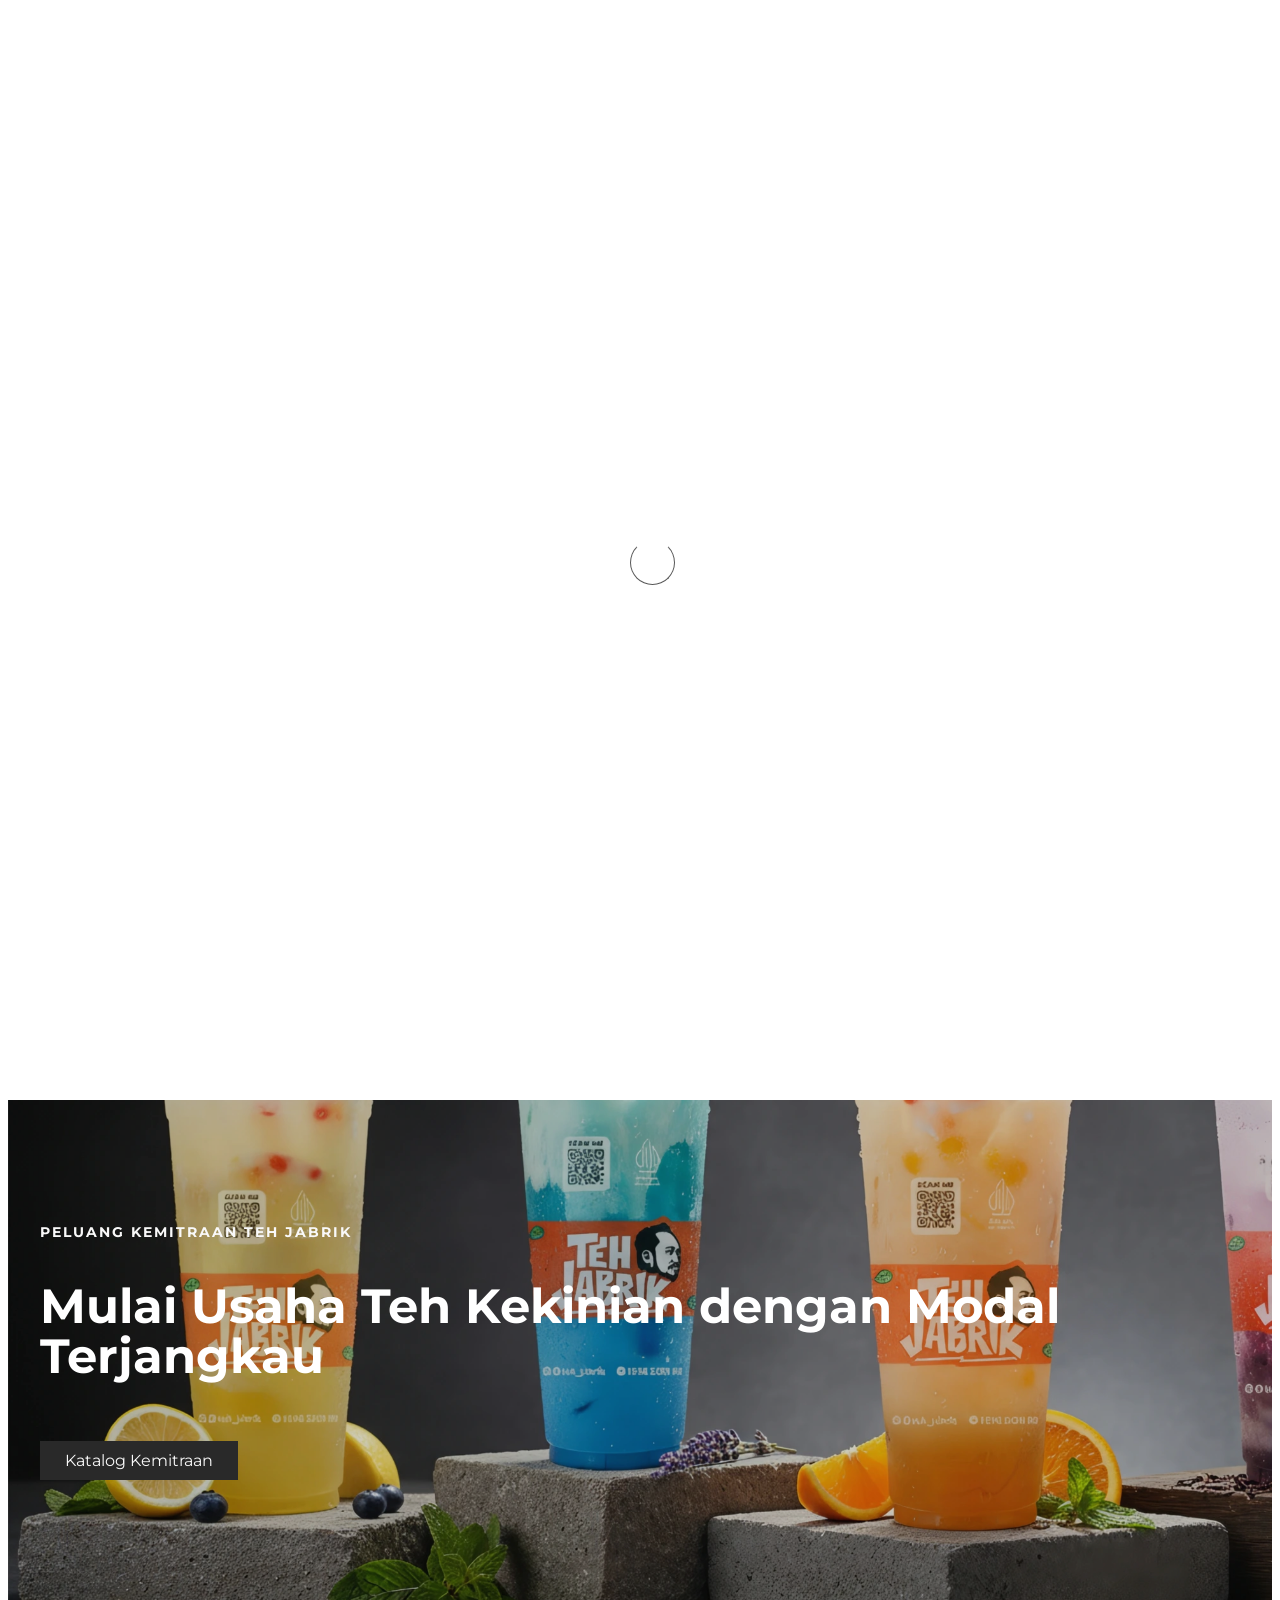
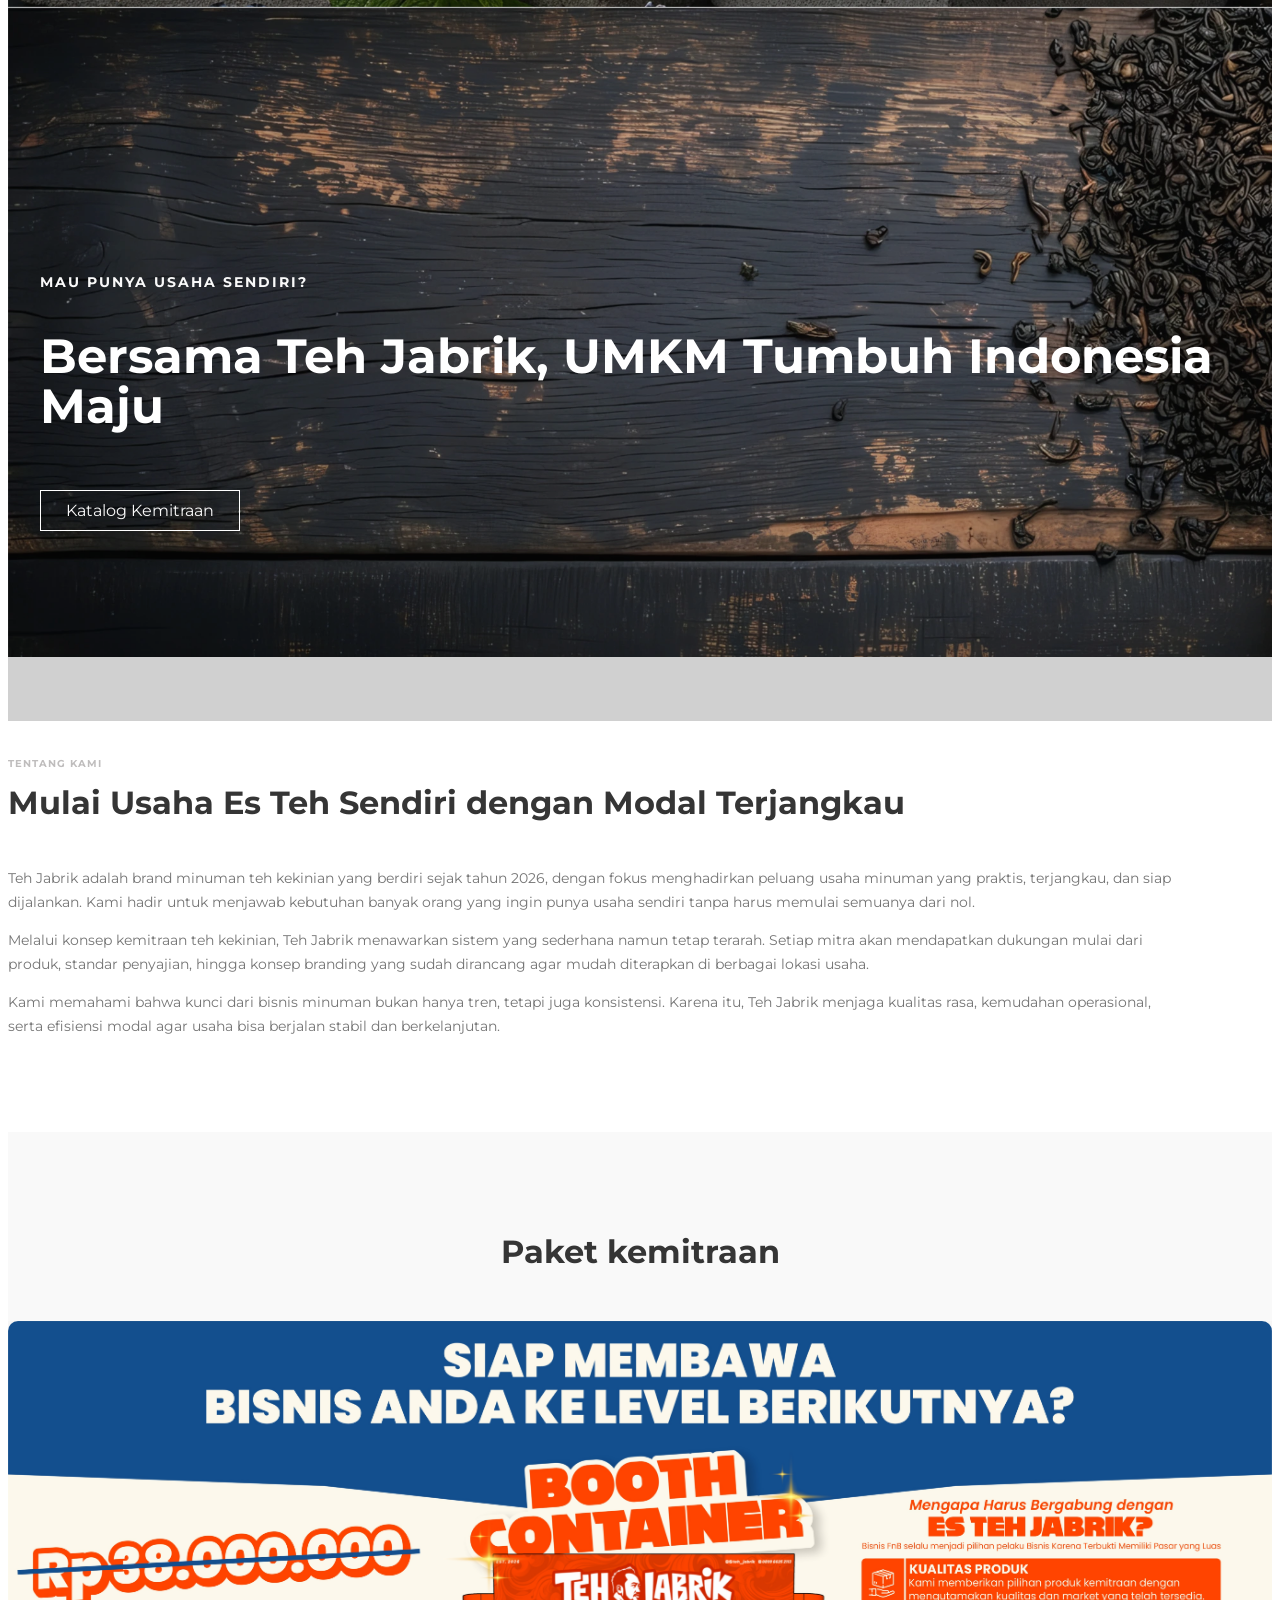
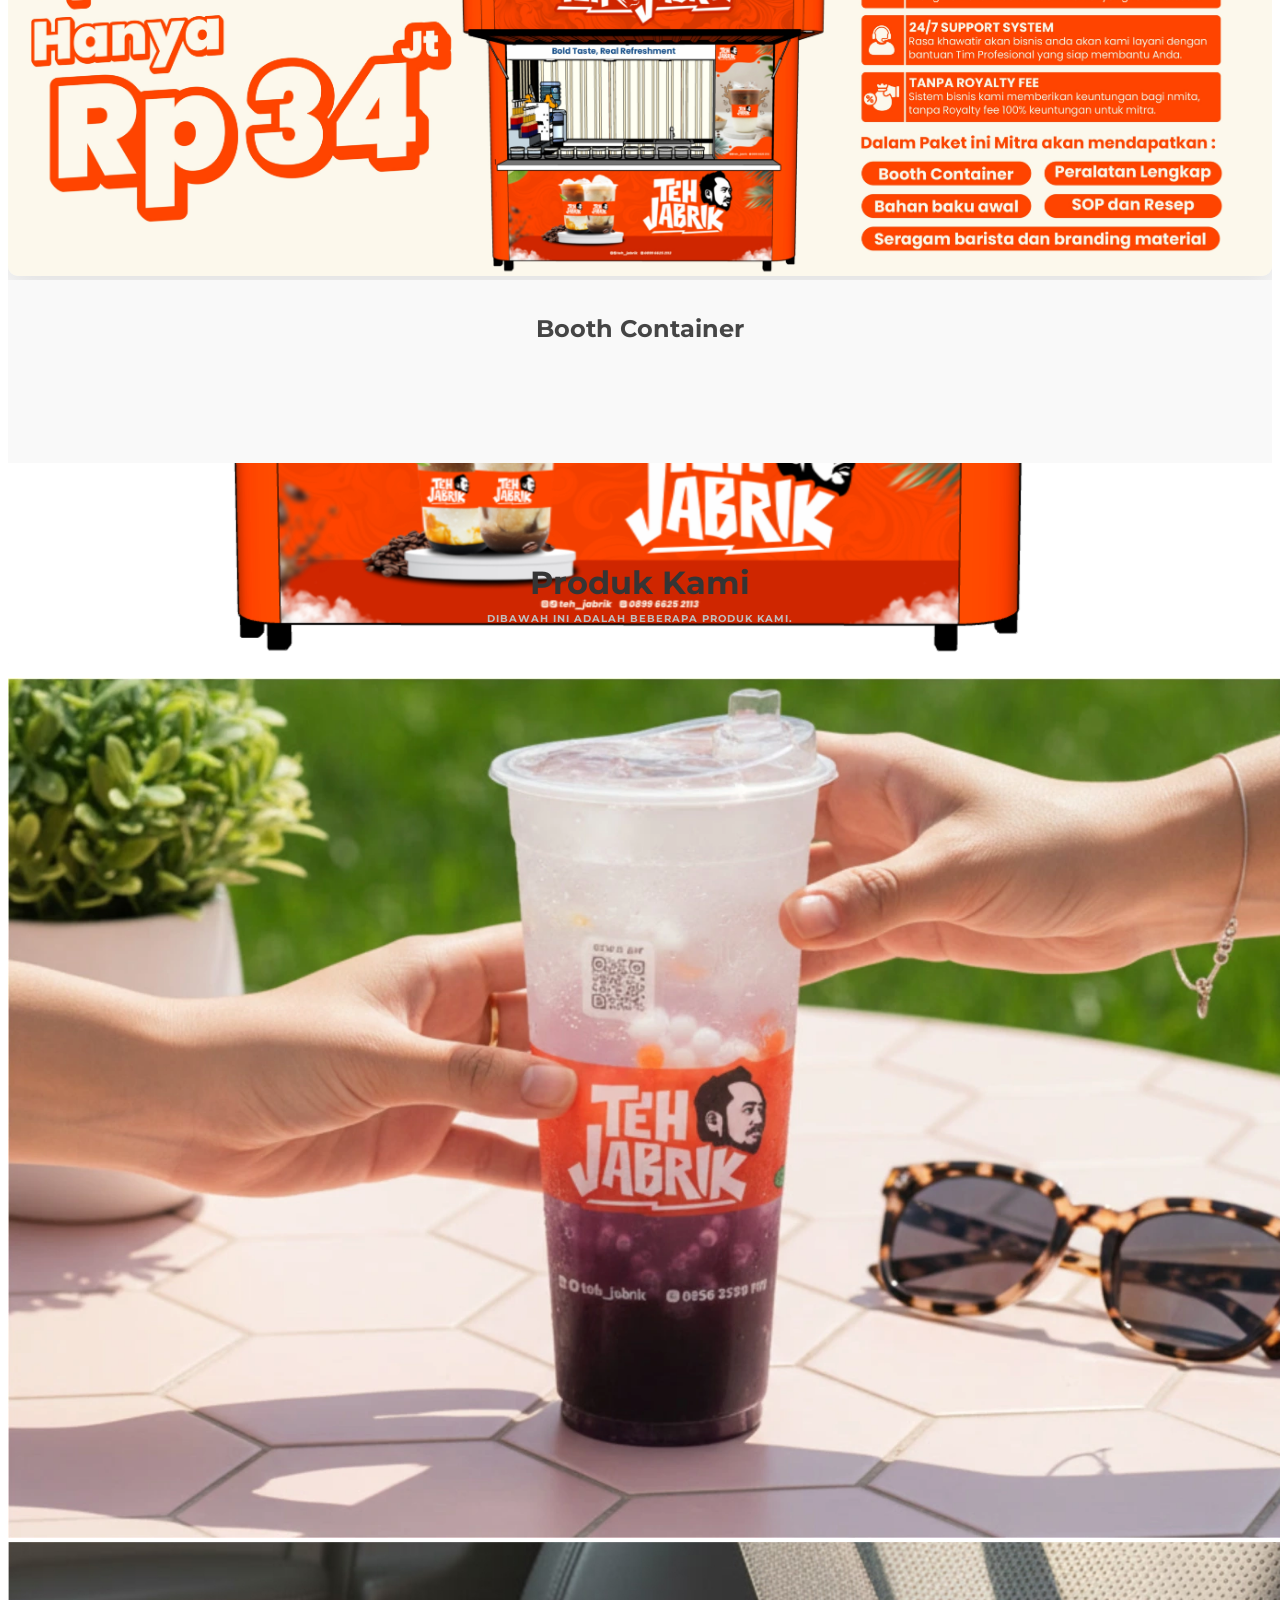
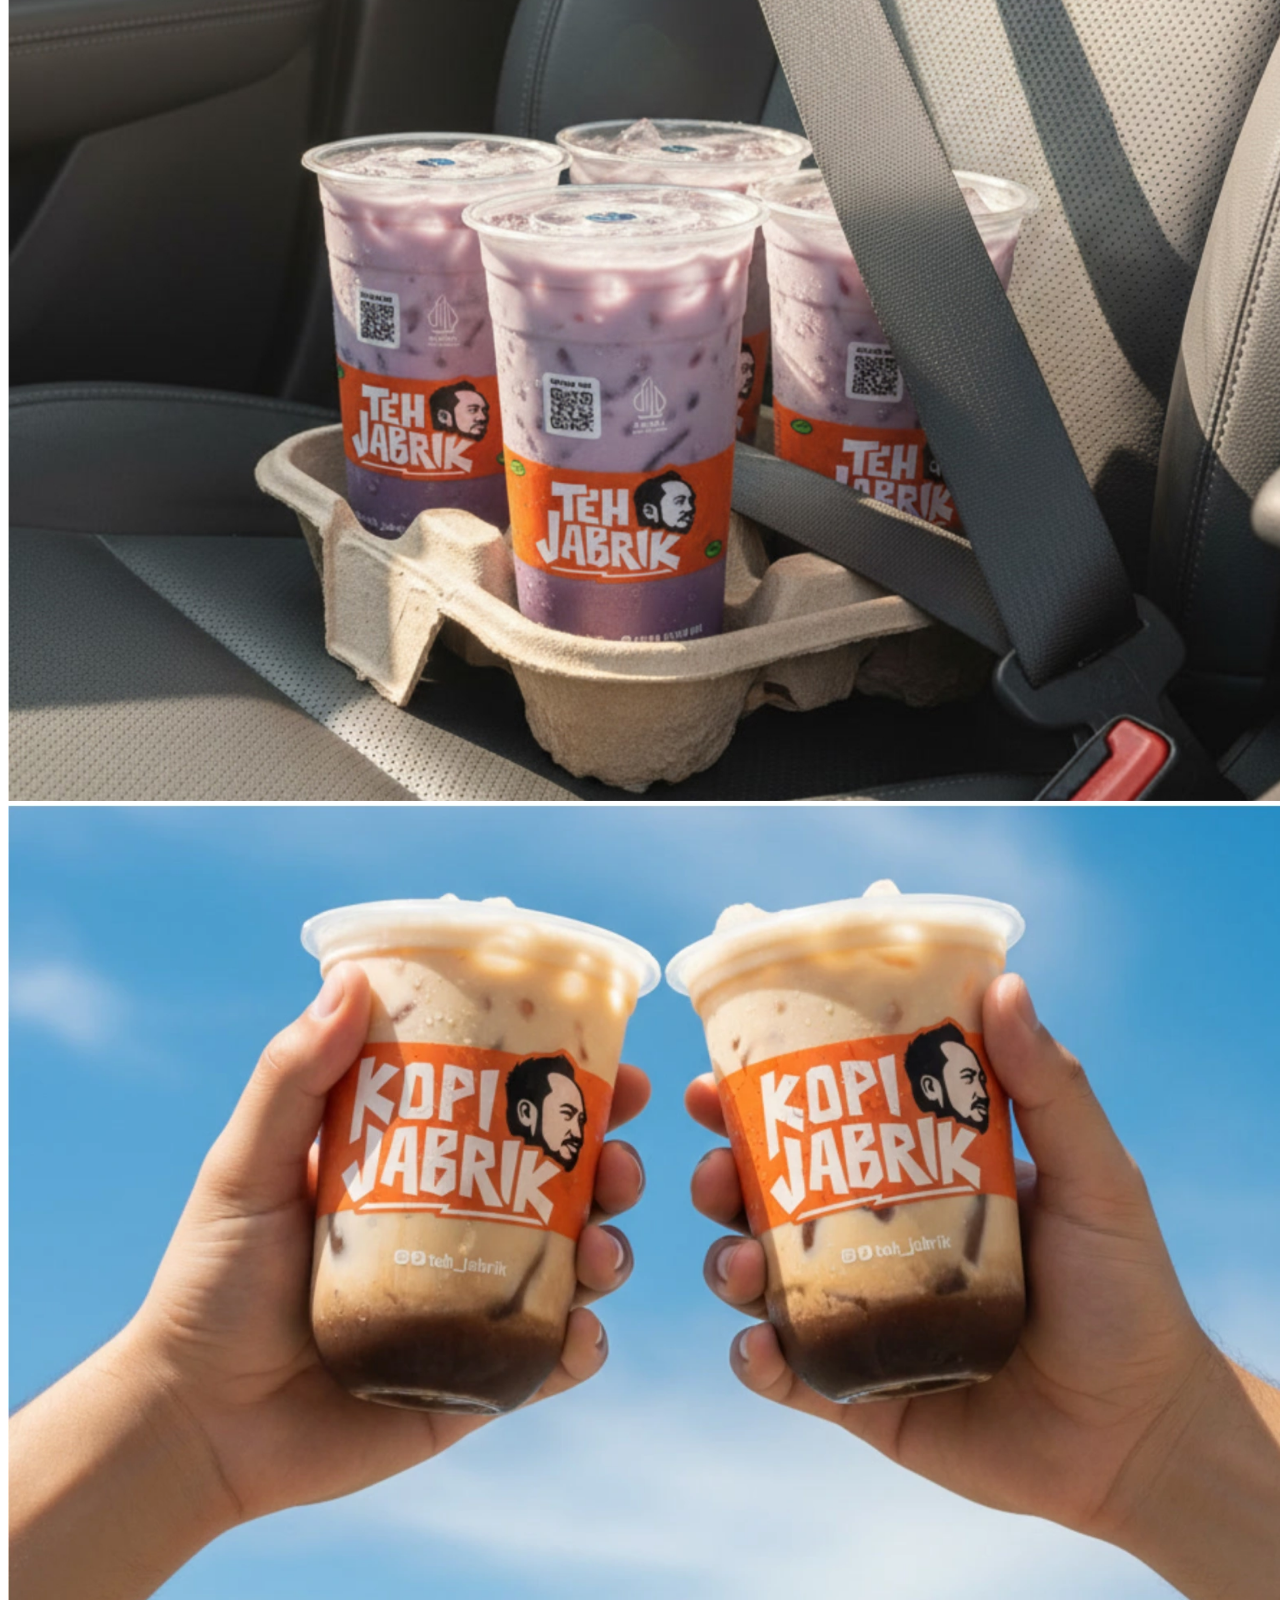
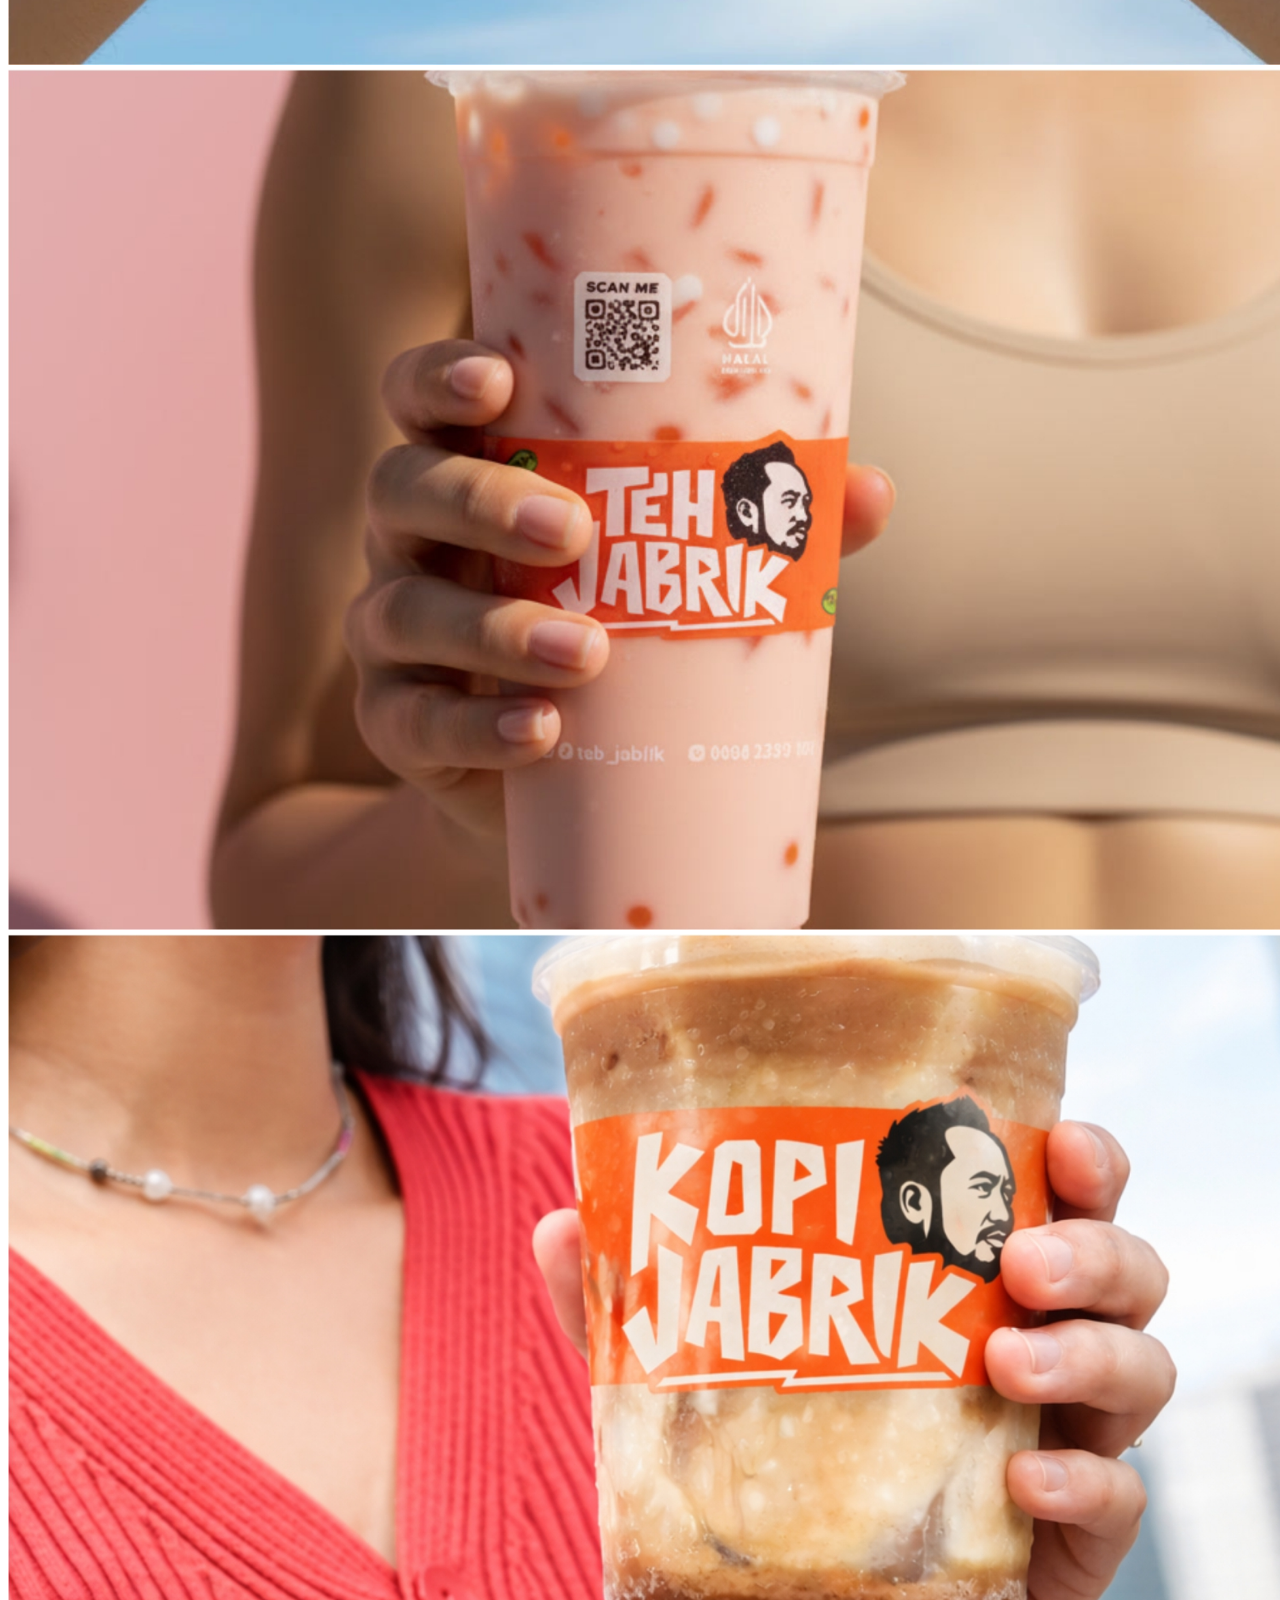
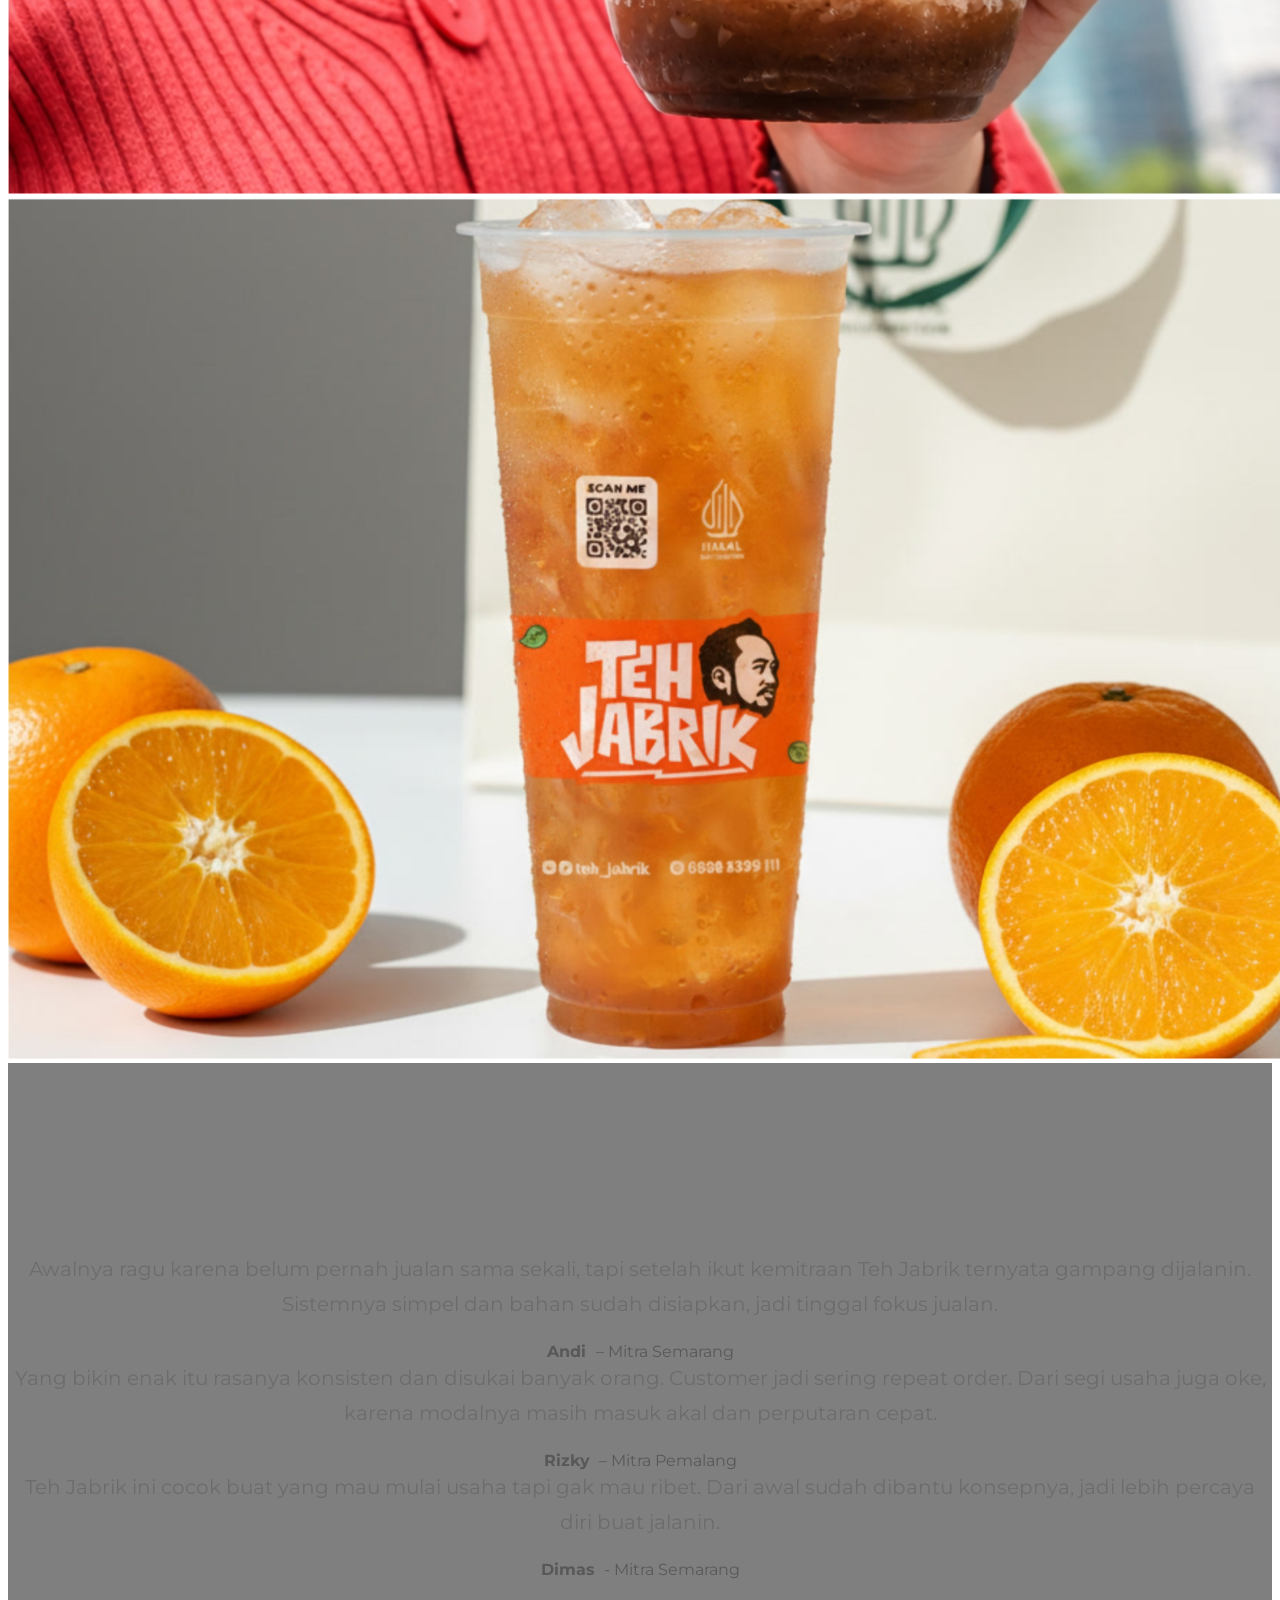
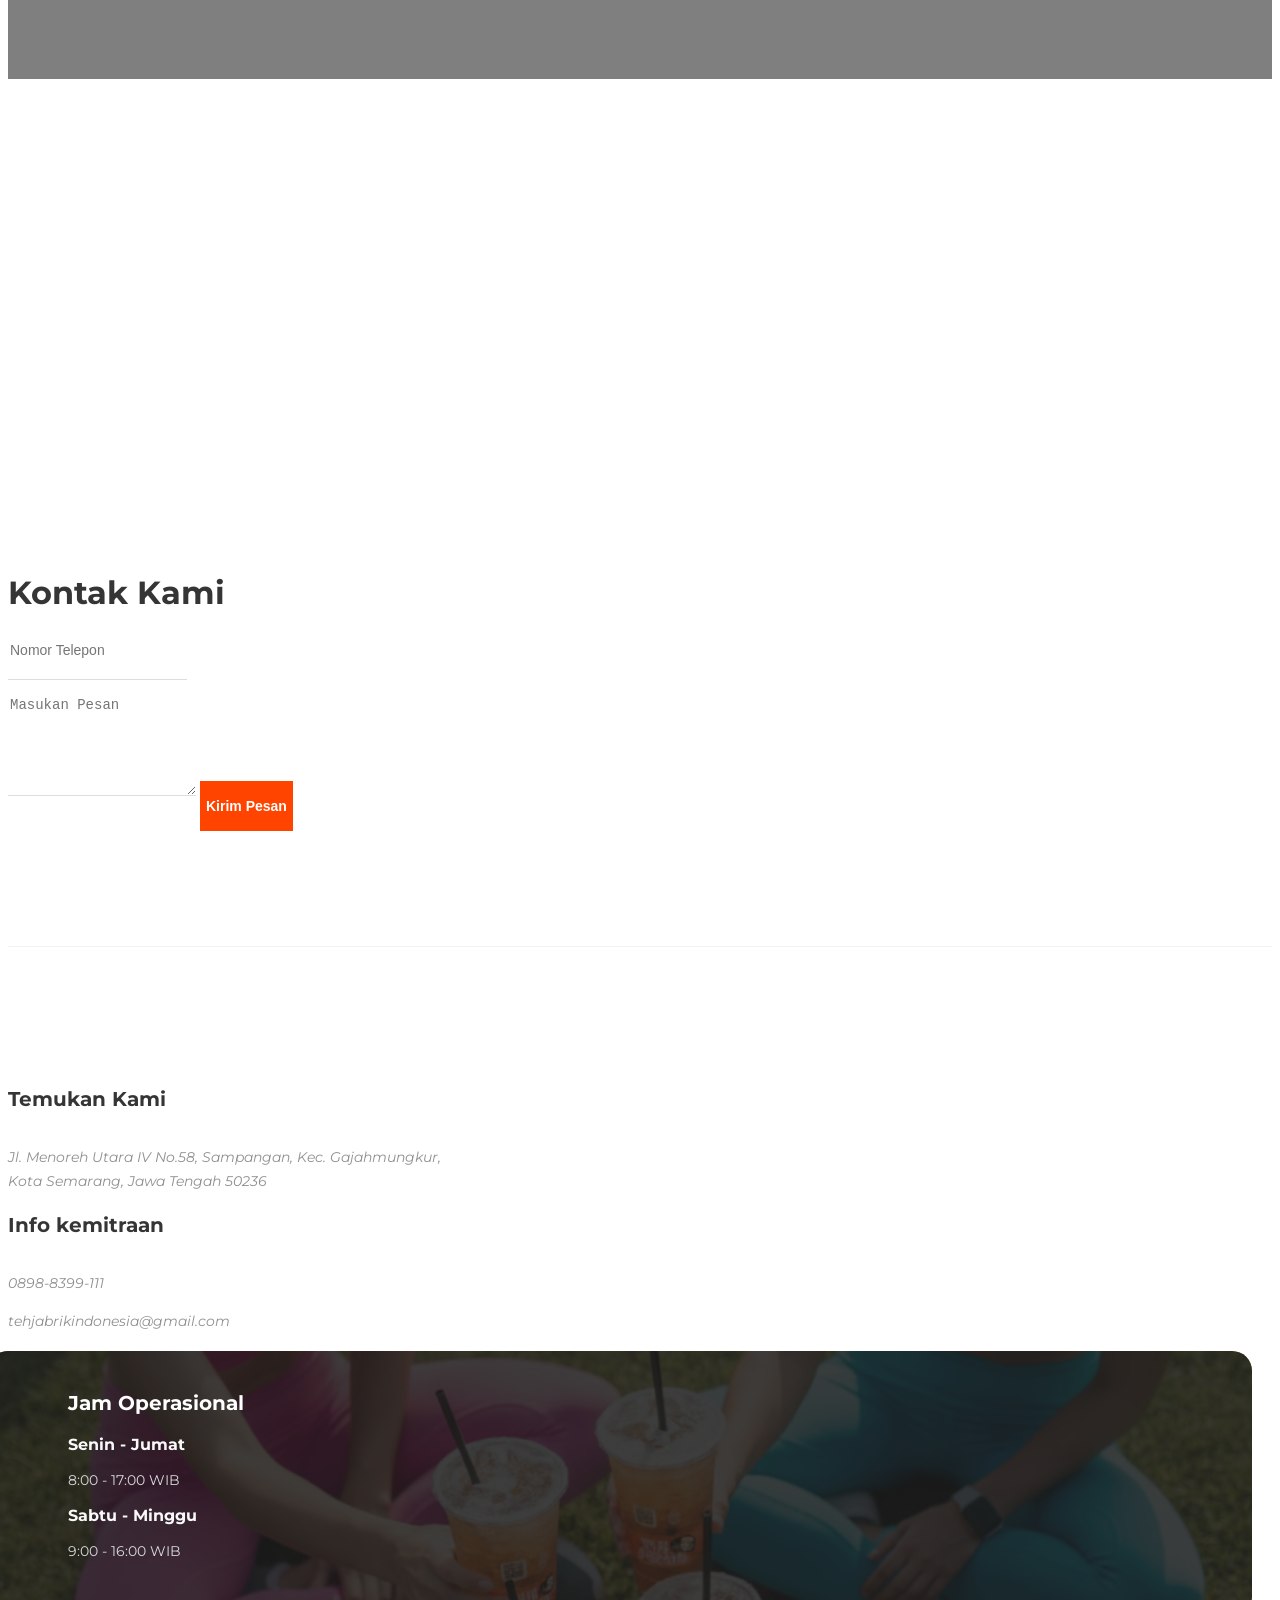
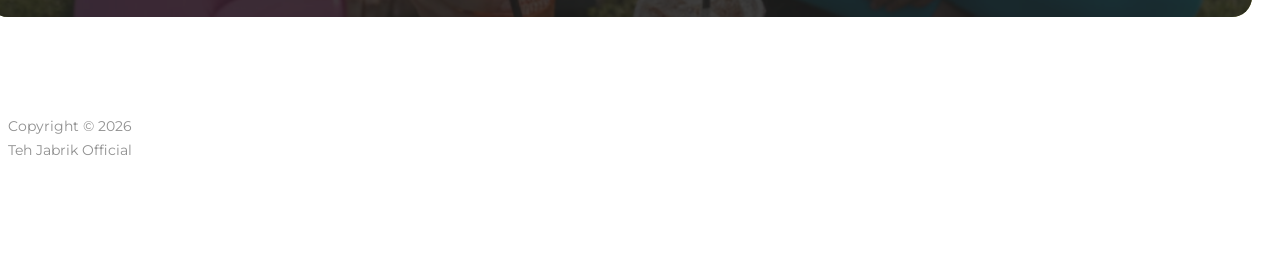
==== commit 522c53c9: "Update index.html" ====
--- a/index.html
+++ b/index.html
@@ -20,6 +20,7 @@
      <meta property="og:type" content="website">
      <meta property="og:image" content="https://tehjabrik.github.io/images/LOGO_1.png">
      <meta property="og:site_name" content="TEH JABRIK | Peluang Usaha Minuman Terjangkau">
+     <meta name="google-site-verification" content="dj9wTVfcq8DZTdfRLMTbM46efZdqOMg9CRXHj4oRC8s" />
 
      <link rel="stylesheet" href="css/bootstrap.min.css">
      <link rel="stylesheet" href="css/font-awesome.min.css">
@@ -452,4 +453,4 @@
      </script>
 
 </body>
-</html>+</html>
--- a/css/templatemo-style.css
+++ b/css/templatemo-style.css
@@ -771,7 +771,7 @@
 
   .footer-open-hour {
     background: #ff4400;
-    background: url('../images/footer-open-hour-bg.jpg') center center no-repeat;
+    background: url('../images/footer-open-hour-bg.webp') center center no-repeat;
     background-size: cover;
     border-radius: 20px;
     margin-top: 0;
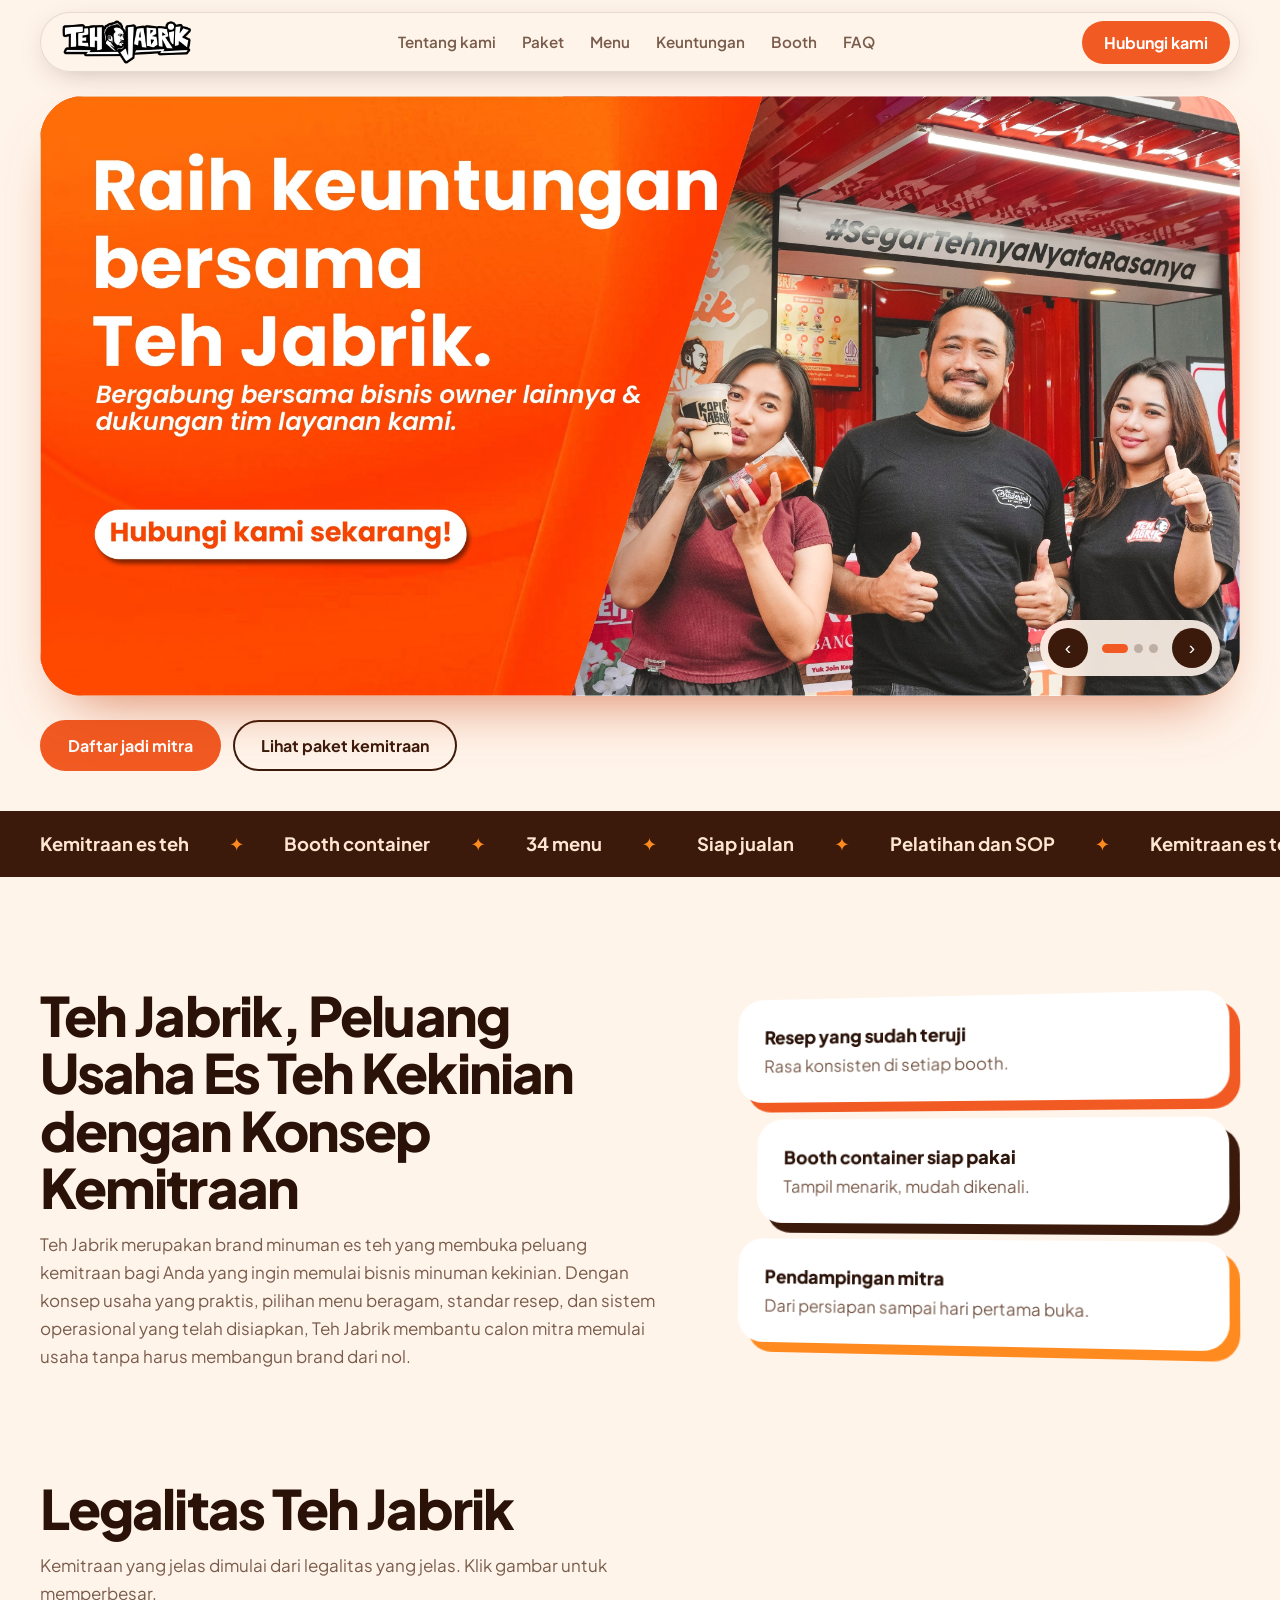
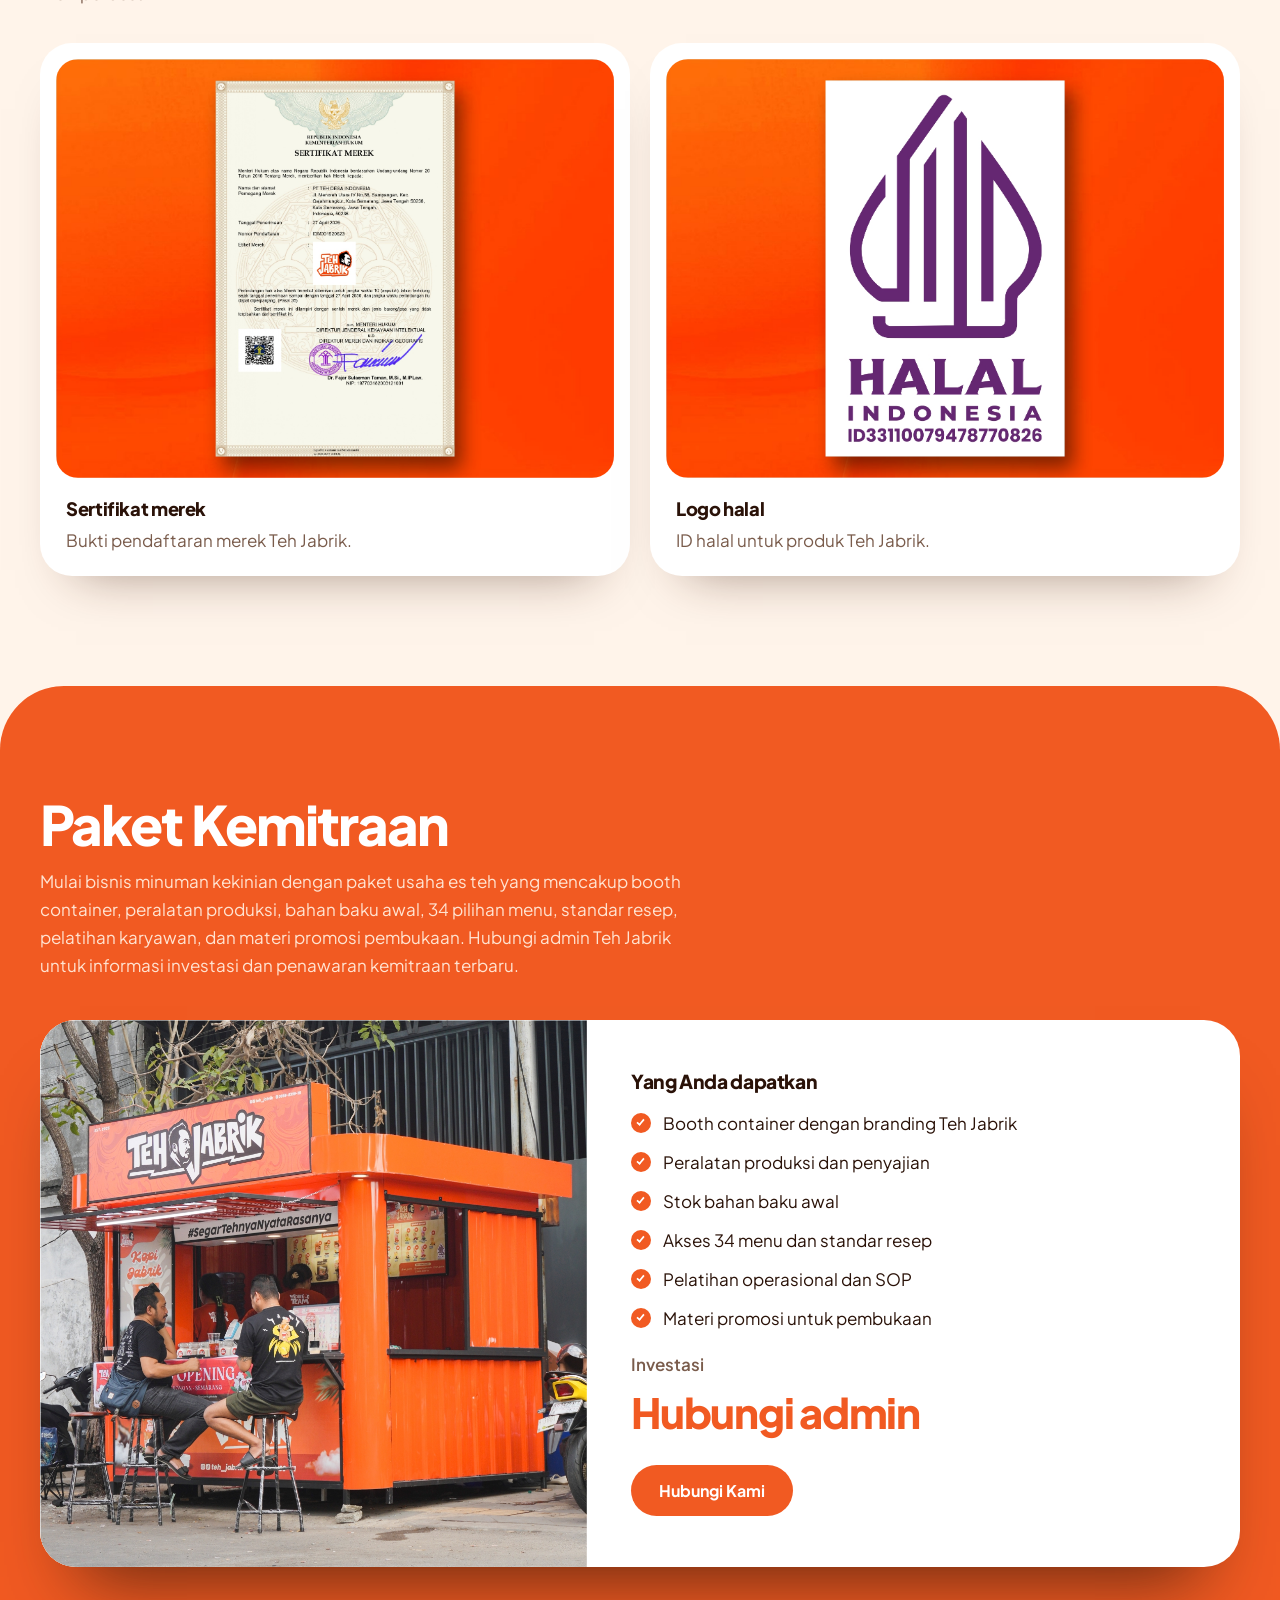
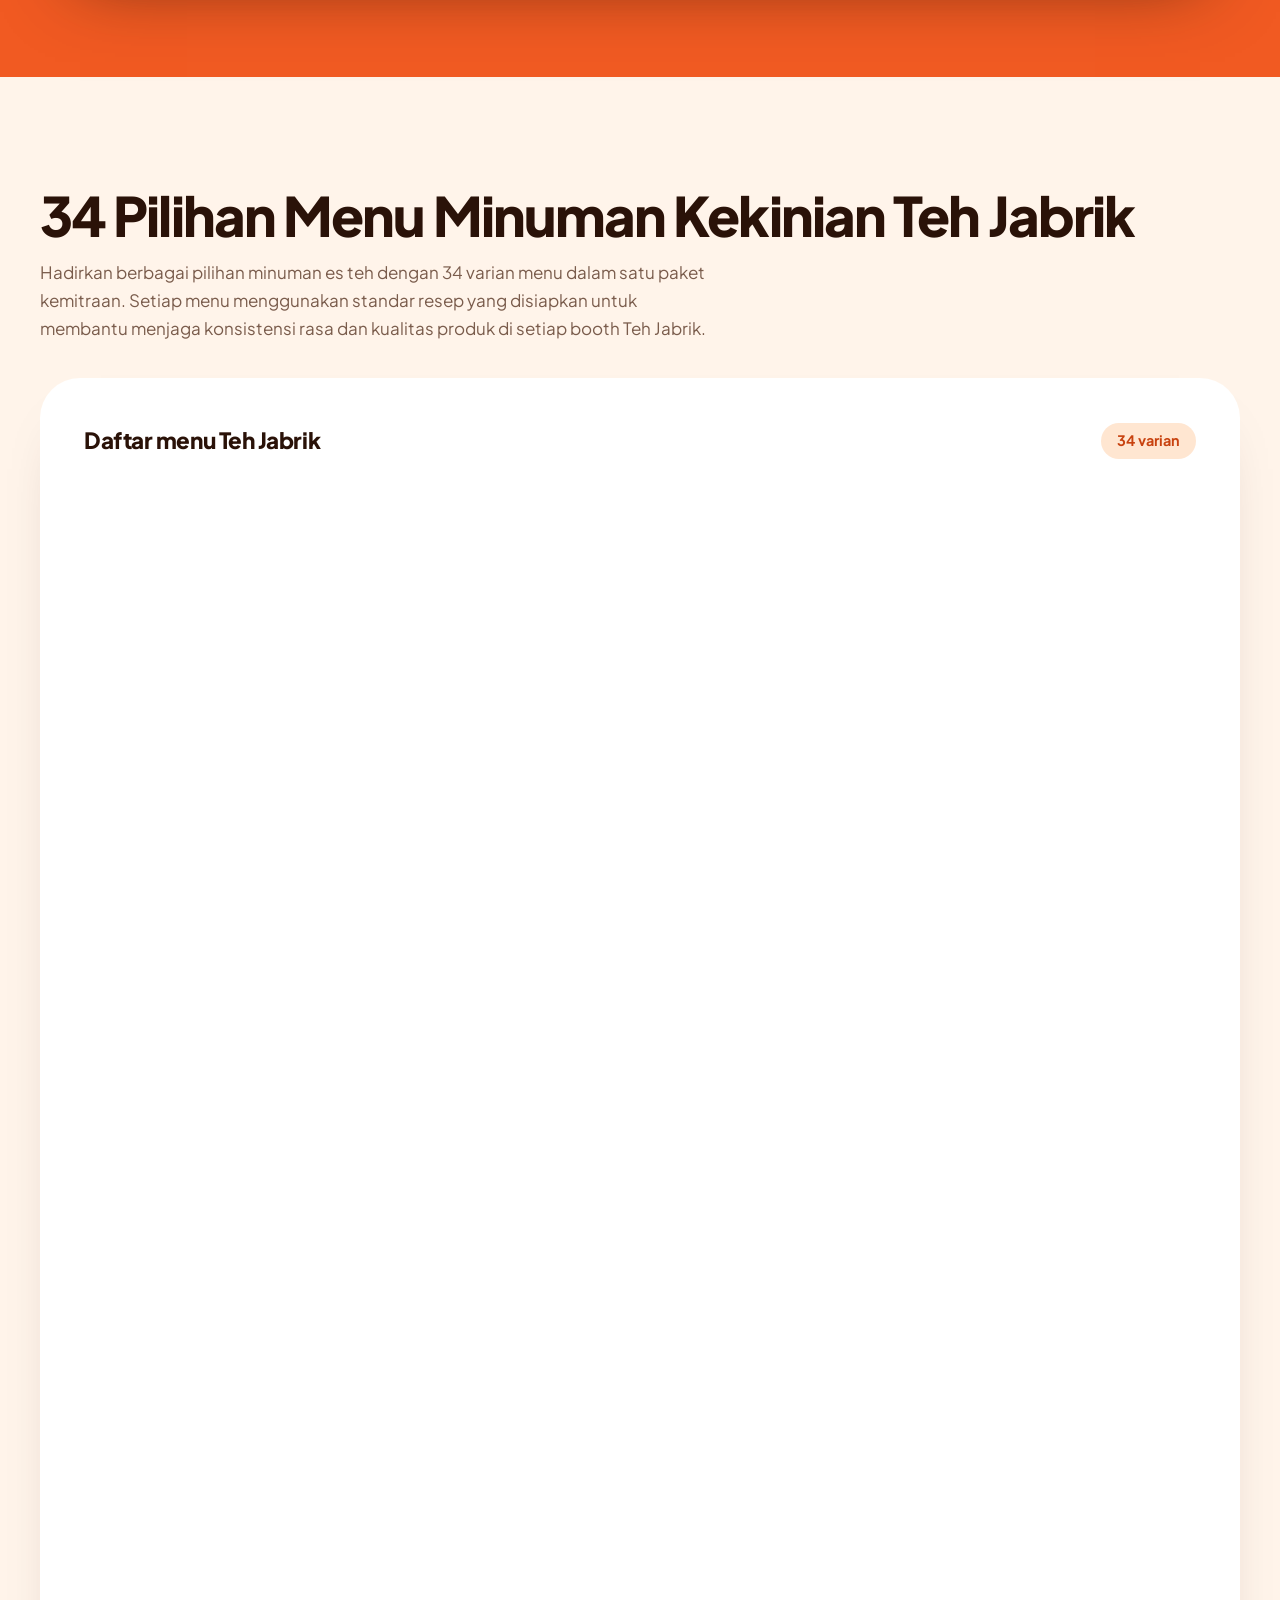
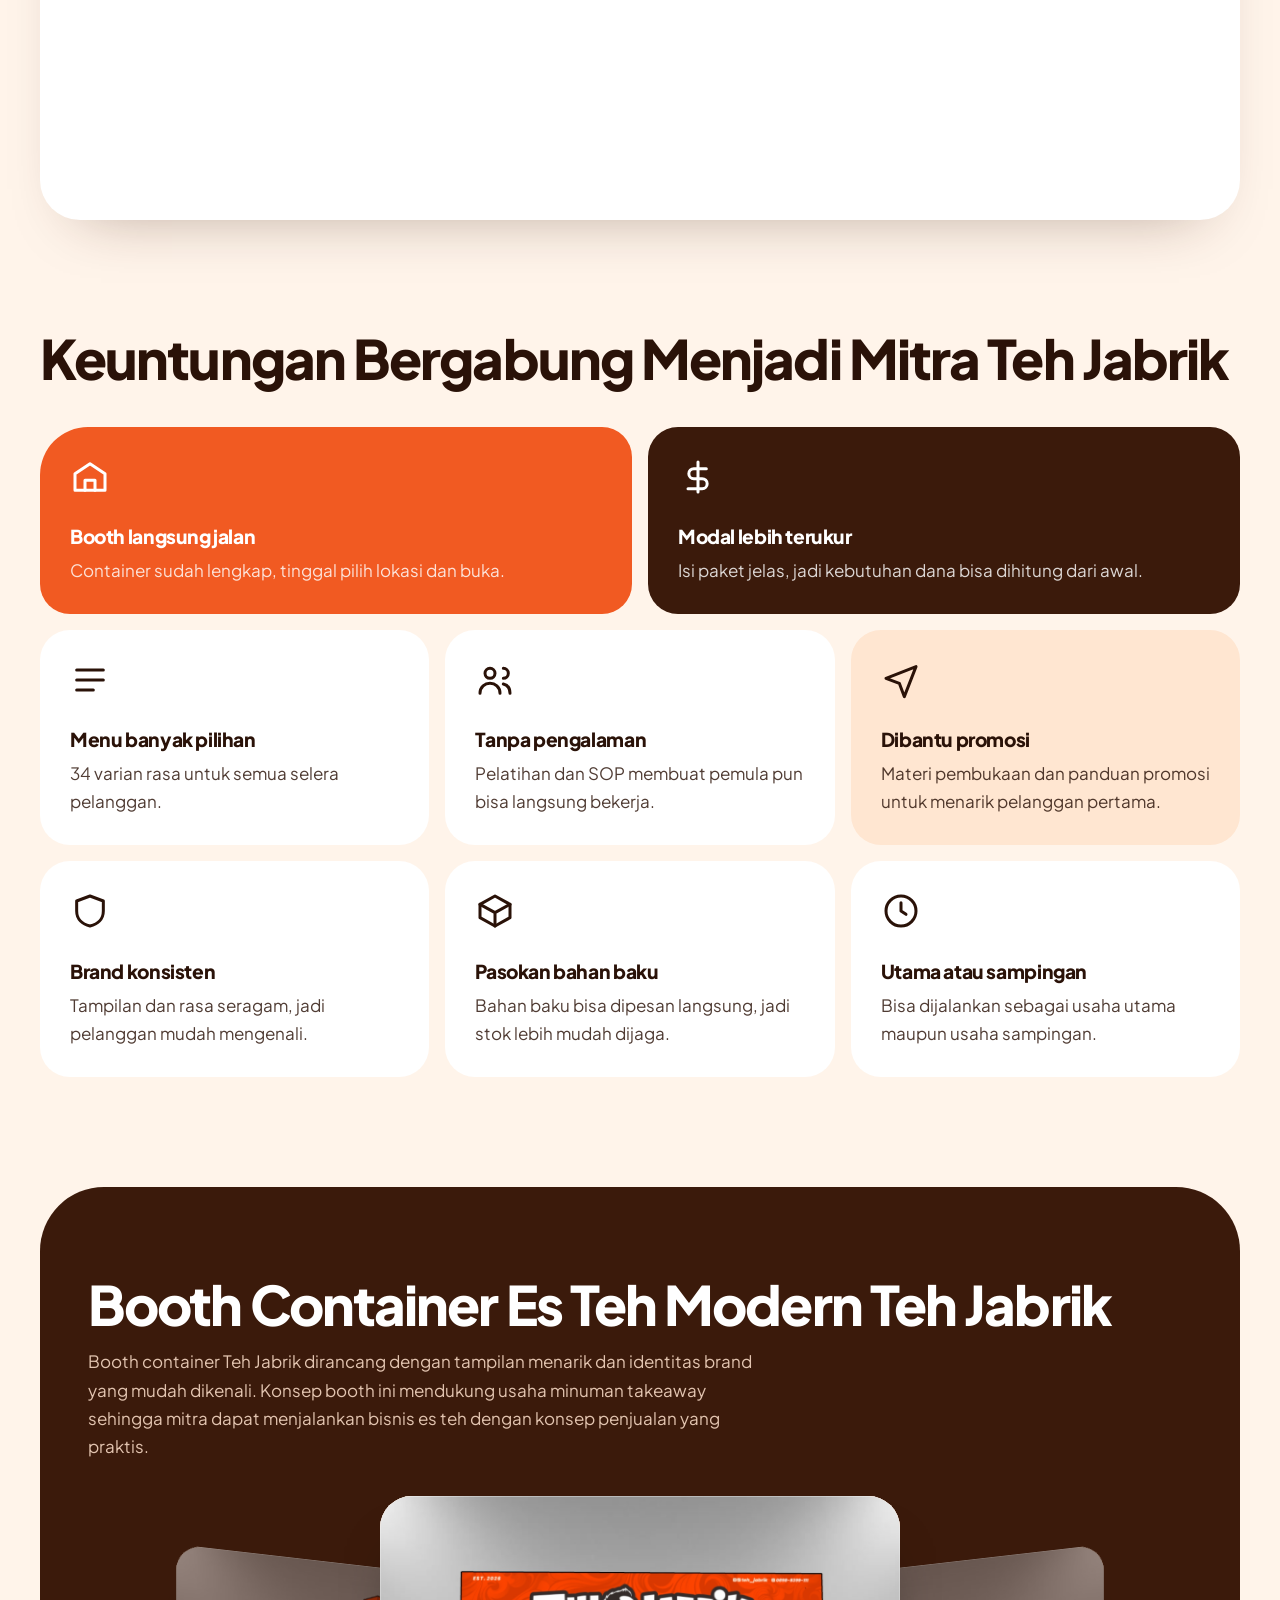
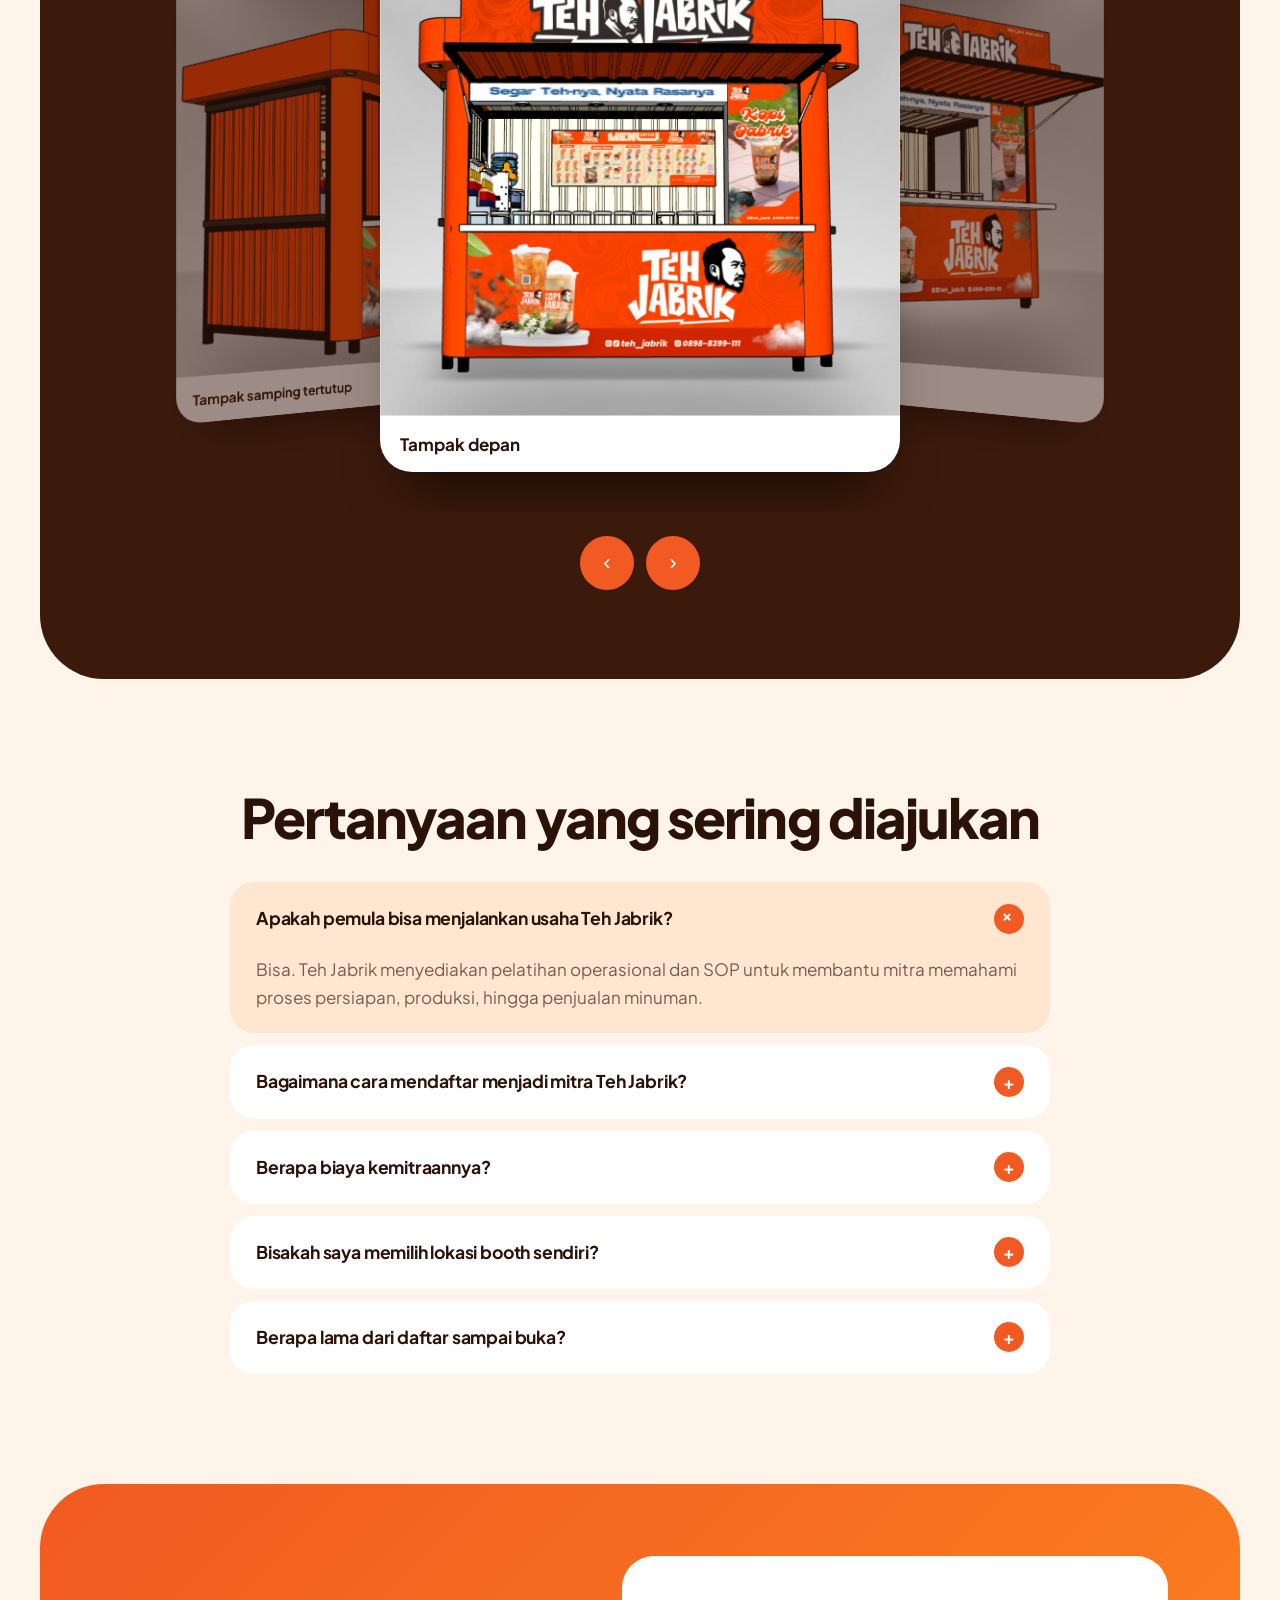
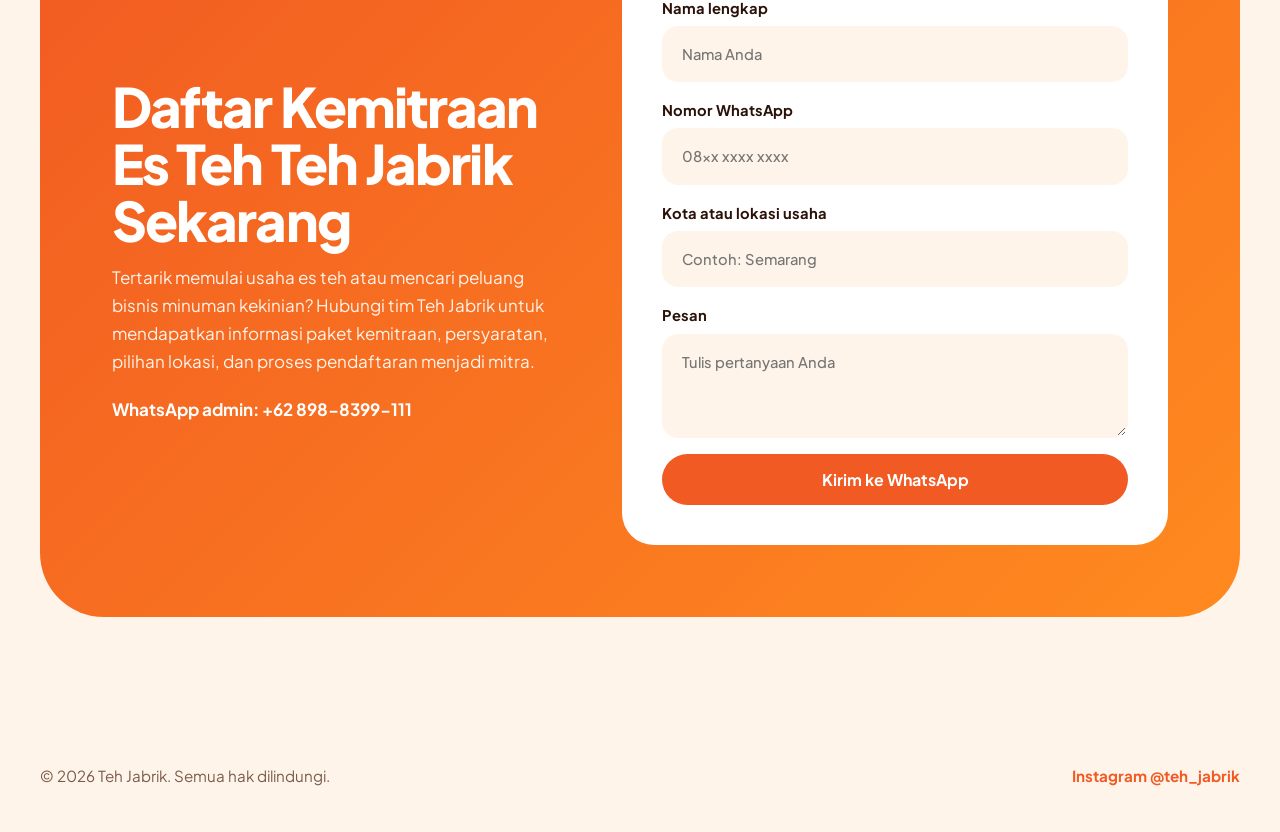
==== commit e75797dd: "Add files via upload" ====
--- a/index.html
+++ b/index.html
@@ -1,456 +1,200 @@
 <!DOCTYPE html>
-<html lang="en">
+<html lang="id">
+
 <head>
-
-     <title>TEH JABRIK | Peluang Usaha Minuman Terjangkau</title>
-
-     <meta charset="UTF-8">
-     <meta http-equiv="X-UA-Compatible" content="IE=Edge">
-     <meta name="description" content="">
-     <meta name="keywords" content="">
-     <meta name="author" content="">
-     <meta name="viewport" content="width=device-width, initial-scale=1, maximum-scale=1">
-     <meta name="description" content="Teh Jabrik menawarkan peluang usaha minuman teh kekinian dengan sistem kemitraan simpel, modal terjangkau, dan siap langsung jualan.">
-     <meta name="description" content="Kenali Teh Jabrik, brand kemitraan teh kekinian sejak 2026 yang menghadirkan peluang usaha minuman praktis, terjangkau, dan mudah dijalankan.">
-     <meta name="keywords" content="kemitraan teh, usaha minuman, teh kekinian, franchise minuman, usaha modal kecil, bisnis minuman 2026, teh jabrik, tentang teh jabrik, kemitraan teh indonesia, usaha minuman terpercaya, bisnis teh kekinian">
-     <meta name="viewport" content="width=device-width, initial-scale=1">
-     <meta property="og:title" content="Kemitraan Teh Jabrik">
-     <meta property="og:description" content="Peluang usaha teh kekinian dengan modal terjangkau dan sistem siap jalan.">
-     <meta property="og:url" content="https://tehjabrik.github.io">
-     <meta property="og:type" content="website">
-     <meta property="og:image" content="https://tehjabrik.github.io/images/LOGO_1.png">
-     <meta property="og:site_name" content="TEH JABRIK | Peluang Usaha Minuman Terjangkau">
-     <meta name="google-site-verification" content="dj9wTVfcq8DZTdfRLMTbM46efZdqOMg9CRXHj4oRC8s" />
-
-     <link rel="stylesheet" href="css/bootstrap.min.css">
-     <link rel="stylesheet" href="css/font-awesome.min.css">
-     <link rel="stylesheet" href="css/animate.css">
-     <link rel="stylesheet" href="css/owl.carousel.css">
-     <link rel="stylesheet" href="css/owl.theme.default.min.css">
-     <link rel="stylesheet" href="css/magnific-popup.css">
-     <link rel="stylesheet" href="css/templatemo-style.css">
-     <link href="images/LOGO_1.png" rel="icon">
-     
-
+<meta charset="utf-8">
+<meta name="viewport" content="width=device-width, initial-scale=1, viewport-fit=cover">
+<title>Teh Jabrik | Kemitraan & Franchise Es Teh Kekinian</title>
+<meta name="description" content="Ingin memulai usaha es teh? Teh Jabrik membuka peluang kemitraan minuman kekinian dengan booth container, 34 pilihan menu, resep standar, peralatan, bahan baku awal, dan pendampingan usaha.">
+<meta name="keywords" content="Teh Jabrik, kemitraan es teh, franchise es teh, franchise minuman, kemitraan minuman kekinian, peluang usaha es teh, usaha es teh, bisnis es teh, paket usaha es teh, usaha minuman kekinian, franchise minuman kekinian, kemitraan minuman, booth es teh, booth container minuman, bisnis minuman kekinian, usaha minuman modal kecil, paket kemitraan minuman, peluang bisnis minuman, jualan es teh, usaha minuman kekinian Indonesia">
+<meta name="author" content="Teh Jabrik">
+<meta name="publisher" content="Teh Jabrik">
+<meta name="robots" content="index, follow, max-image-preview:large, max-snippet:-1, max-video-preview:-1">
+<meta name="googlebot" content="index, follow">
+<link rel="canonical" href="https://tehjabrik.github.io/">
+<meta http-equiv="content-language" content="id">
+<meta name="language" content="Indonesian">
+<meta name="theme-color" content="#ffffff">
+
+<meta property="og:type" content="website">
+<meta property="og:locale" content="id_ID">
+<meta property="og:site_name" content="Teh Jabrik">
+<meta property="og:title" content="Teh Jabrik | Peluang Kemitraan Es Teh Kekinian">
+<meta property="og:description" content="Mulai usaha minuman bersama Teh Jabrik. Paket kemitraan lengkap dengan booth container, 34 pilihan menu, peralatan, bahan baku awal, dan pendampingan usaha.">
+<meta property="og:url" content="https://tehjabrik.github.io/">
+<meta property="og:image" content="https://tehjabrik.github.io/img/banner-1.jpg">
+<meta property="og:image:alt" content="Peluang kemitraan usaha es teh Teh Jabrik">
+<meta property="og:image:width" content="1200">
+<meta property="og:image:height" content="630">
+
+<meta name="twitter:card" content="summary_large_image">
+<meta name="twitter:title" content="Teh Jabrik | Kemitraan Es Teh Kekinian">
+<meta name="twitter:description" content="Peluang usaha es teh dengan paket kemitraan lengkap, 34 pilihan menu, booth container, dan pendampingan operasional.">
+<meta name="twitter:image" content="https://tehjabrik.github.io/img/banner-1.jpg">
+
+<link rel="preconnect" href="https://fonts.googleapis.com">
+<link rel="preconnect" href="https://fonts.gstatic.com" crossorigin>
+<link href="https://fonts.googleapis.com/css2?family=Plus+Jakarta+Sans:wght@400;500;600;700;800&display=swap" rel="stylesheet">
+
+<link rel="stylesheet" href="css/style.css">
+
+<script type="application/ld+json">
+{
+  "@context": "https://schema.org",
+  "@graph": [
+    {
+      "@type": "Organization",
+      "@id": "https://tehjabrik.github.io/#organization",
+      "name": "Teh Jabrik",
+      "url": "https://tehjabrik.github.io/",
+      "logo": {
+        "@type": "ImageObject",
+        "url": "https://tehjabrik.github.io/img/logo.png"
+      },
+      "sameAs": [
+        "https://instagram.com/teh_jabrik"
+      ]
+    },
+    {
+      "@type": "WebSite",
+      "@id": "https://tehjabrik.github.io/#website",
+      "url": "https://tehjabrik.github.io/",
+      "name": "Teh Jabrik",
+      "publisher": {
+        "@id": "https://tehjabrik.github.io/#organization"
+      },
+      "inLanguage": "id-ID"
+    },
+    {
+      "@type": "WebPage",
+      "@id": "https://tehjabrik.github.io/#webpage",
+      "url": "https://tehjabrik.github.io/",
+      "name": "Teh Jabrik | Kemitraan dan Franchise Es Teh Kekinian",
+      "description": "Informasi peluang usaha, paket kemitraan, menu, booth container, dan pendaftaran mitra Teh Jabrik.",
+      "isPartOf": {
+        "@id": "https://tehjabrik.github.io/#website"
+      },
+      "about": {
+        "@id": "https://tehjabrik.github.io/#organization"
+      },
+      "inLanguage": "id-ID"
+    }
+  ]
+}
+</script>
 </head>
+
 <body>
-     <section class="preloader">
-          <div class="spinner">
-               <span class="spinner-rotate"></span>      
-          </div>
-     </section>
-
-     <section class="navbar custom-navbar navbar-fixed-top" role="navigation">
-          <div class="container">
-
-               <div class="navbar-header">
-                    <button class="navbar-toggle" data-toggle="collapse" data-target=".navbar-collapse">
-                         <span class="icon icon-bar"></span>
-                         <span class="icon icon-bar"></span>
-                         <span class="icon icon-bar"></span>
-                    </button>
-                    <a href="index.html" class="navbar-brand">
-                    <img src="images/logo-teh-jabrik.svg" alt="Teh Jabrik" style="height:40px;">
-                     </a>
-               </div>
-               <div class="collapse navbar-collapse">
-                    <ul class="nav navbar-nav navbar-nav-first">
-                         <li><a href="#home" class="smoothScroll">Beranda</a></li>
-                         <li><a href="#about" class="smoothScroll">Tentang Kami</a></li>
-                         <li><a href="#team" class="smoothScroll">Kemitraan</a></li>
-                         <li><a href="#menu" class="smoothScroll">Menu</a></li>
-                         <li><a href="#contact" class="smoothScroll">Kontak</a></li>
-                    </ul>
-
-                    <ul class="nav navbar-nav navbar-right">
-                         <li><a href="#">Call Now! <i class="fa fa-phone"></i> 0898-8399-111</a></li>
-                         <a href="https://drive.google.com/file/d/1QtGEl3rxURbjpwU8DQRnSMurAPXwzCud/view?usp=sharing" class="section-btn">Katalog</a>
-                    </ul>
-               </div>
-
-          </div>
-     </section>
-
-     <section id="home" class="slider" data-stellar-background-ratio="0.5">
-          <div class="row">
-
-                    <div class="owl-carousel owl-theme">
-                         <div class="item item-first">
-                              <div class="caption">
-                                   <div class="container">
-                                        <div class="col-md-8 col-sm-12">
-                                             <h3>KEMITRAAN ES TEH DI INDONESIA  </h3>
-                                             <h1>Gabung Kemitraan <br>Teh Jabrik Sekarang</h1>
-                                             <a href="https://drive.google.com/file/d/1QtGEl3rxURbjpwU8DQRnSMurAPXwzCud/view?usp=sharing" 
-                                             class="section-btn btn btn-default smoothScroll">Katalog Kemitraan</a>
-                                        </div>
-                                   </div>
-                              </div>
-                         </div>
-
-                         <div class="item item-second">
-                              <div class="caption">
-                                   <div class="container">
-                                        <div class="col-md-8 col-sm-12">
-                                             <h3>Peluang Kemitraan Teh Jabrik</h3>
-                                             <h1>Mulai Usaha Teh Kekinian dengan Modal Terjangkau   </h1>
-                                             <a href="https://drive.google.com/file/d/1QtGEl3rxURbjpwU8DQRnSMurAPXwzCud/view?usp=sharing" 
-                                             class="section-btn btn btn-default smoothScroll">Katalog Kemitraan</a>
-                                        </div>
-                                   </div>
-                              </div>
-                         </div>
-
-                         <div class="item item-third">
-                              <div class="caption">
-                                   <div class="container">
-                                        <div class="col-md-8 col-sm-12">
-                                             <h3>MAU PUNYA USAHA SENDIRI?</h3>
-                                             <h1>Bersama Teh Jabrik, UMKM Tumbuh Indonesia Maju</h1>
-                                             <a href="https://drive.google.com/file/d/1QtGEl3rxURbjpwU8DQRnSMurAPXwzCud/view?usp=sharing" 
-                                             class="section-btn btn btn-default smoothScroll">Katalog Kemitraan</a>
-                                        </div>
-                                   </div>
-                              </div>
-                         </div>
-                    </div>
-          </div>
-     </section>
-
-     <section id="about" data-stellar-background-ratio="0.5">
-          <div class="container">
-               <div class="row">
-
-                    <div class="col-md-6 col-sm-12">
-                         <div class="about-info">
-                              <div class="section-title wow fadeInUp" data-wow-delay="0.2s">
-                                   <h4>Tentang Kami</h4>
-                                   <h2>Mulai Usaha Es Teh Sendiri dengan Modal Terjangkau</h2>
-                              </div>
-
-                              <div class="wow fadeInUp" data-wow-delay="0.4s">
-                                   <p>Teh Jabrik adalah brand minuman teh kekinian yang berdiri sejak tahun 2026, dengan fokus menghadirkan peluang usaha minuman yang praktis, terjangkau, dan siap dijalankan. Kami hadir untuk menjawab kebutuhan banyak orang yang ingin punya usaha sendiri tanpa harus memulai semuanya dari nol.</p>
-                                   <p>Melalui konsep kemitraan teh kekinian, Teh Jabrik menawarkan sistem yang sederhana namun tetap terarah. Setiap mitra akan mendapatkan dukungan mulai dari produk, standar penyajian, hingga konsep branding yang sudah dirancang agar mudah diterapkan di berbagai lokasi usaha.</p>
-                                   <p>Kami memahami bahwa kunci dari bisnis minuman bukan hanya tren, tetapi juga konsistensi. Karena itu, Teh Jabrik menjaga kualitas rasa, kemudahan operasional, serta efisiensi modal agar usaha bisa berjalan stabil dan berkelanjutan.</p>
-                              </div>
-                         </div>
-                    </div>
-
-                    <div class="col-md-6 col-sm-12">
-                         <div class="wow fadeInUp about-image" data-wow-delay="0.6s">
-                              <img src="images/about-image.jpg" class="img-responsive" alt="">
-                         </div>
-                    </div>
-                    
-               </div>
-          </div>
-     </section>
-
-     <section id="team" data-stellar-background-ratio="0.5">
-          <div class="container-fluid">
-               <div class="row">
-
-                    <div class="col-md-12 col-sm-12">
-                         <div class="section-title wow fadeInUp" data-wow-delay="0.1s">
-                              <h2>Paket kemitraan</h2>
-                         </div>
-                    </div>
-
-                    <div class="col-md-8 col-md-offset-2 text-center">
-                         <div class="team-thumb wow fadeInUp" data-wow-delay="0.4s">
-                              <img src="images/team-image2.jpg" class="img-responsive" alt="">
-                                   <div class="team-hover">
-                                        <div class="team-item">
-                                             <h4>Paket Kemitraan Booth Container</h4>
-                                             <ul class="social-icon">
-                                                  <li><a href="https://www.instagram.com/teh_jabrik/" class="fa fa-instagram"></a></li>
-                                                  <li><a href="https://wa.link/2xlsge" class="fa fa-whatsapp"></a></li>
-                                             </ul>
-                                        </div>
-                                   </div>
-                         </div>
-                         <div class="team-info">
-                              <h3>Booth Container</h3>
-                         </div>
-                    </div>
-
-               </div>
-          </div>
-     </section>
-
-     <section id="menu" data-stellar-background-ratio="0.5">
-          <div class="container">
-               <div class="row">
-
-                    <div class="col-md-12 col-sm-12">
-                         <div class="section-title wow fadeInUp" data-wow-delay="0.1s">
-                              <h2>Produk Kami</h2>
-                              <h4>DIbawah ini adalah beberapa produk kami.</h4>
-                         </div>
-                    </div>
-
-                    <div class="col-md-4 col-sm-6">
-                         <div class="menu-thumb">
-                              <a href="images/menu-image1.webp" class="image-popup" title="Blackcurrant Squash">
-                                   <img src="images/menu-image1.webp" class="img-responsive" alt="">
-
-                                   <div class="menu-info">
-                                        <div class="menu-item">
-                                             <h3>Blackcurrant Squash</h3>
-                                        </div>
-                                        <div class="menu-price">
-                                             <span>Rp. 10.000</span>
-                                        </div>
-                                   </div>
-                              </a>
-                         </div>
-                    </div>
-
-                    <div class="col-md-4 col-sm-6">
-                         <!-- MENU THUMB -->
-                         <div class="menu-thumb">
-                              <a href="images/menu-image2.webp" class="image-popup" title="Taro Milk">
-                                   <img src="images/menu-image2.webp" class="img-responsive" alt="">
-
-                                   <div class="menu-info">
-                                        <div class="menu-item">
-                                             <h3>Taro Milk</h3>
-                                        </div>
-                                        <div class="menu-price">
-                                             <span>Rp. 10.000</span>
-                                        </div>
-                                   </div>
-                              </a>
-                         </div>
-                    </div>
-
-                    <div class="col-md-4 col-sm-6">
-                         <!-- MENU THUMB -->
-                         <div class="menu-thumb">
-                              <a href="images/menu-image3.webp" class="image-popup" title="Cafe Latte">
-                                   <img src="images/menu-image3.webp" class="img-responsive" alt="">
-
-                                   <div class="menu-info">
-                                        <div class="menu-item">
-                                             <h3>Cafe Latte</h3>
-                                        </div>
-                                        <div class="menu-price">
-                                             <span>Rp. 9.000</span>
-                                        </div>
-                                   </div>
-                              </a>
-                         </div>
-                    </div>
-
-                    <div class="col-md-4 col-sm-6">
-                         <!-- MENU THUMB -->
-                         <div class="menu-thumb">
-                              <a href="images/menu-image4.webp" class="image-popup" title="Apple Yakult">
-                                   <img src="images/menu-image4.webp" class="img-responsive" alt="">
-
-                                   <div class="menu-info">
-                                        <div class="menu-item">
-                                             <h3>Apple Yakult</h3>
-                                        </div>
-                                        <div class="menu-price">
-                                             <span>Rp. 10.000</span>
-                                        </div>
-                                   </div>
-                              </a>
-                         </div>
-                    </div>
-
-                    <div class="col-md-4 col-sm-6">
-                         <!-- MENU THUMB -->
-                         <div class="menu-thumb">
-                              <a href="images/menu-image5.webp" class="image-popup" title="Cappucino">
-                                   <img src="images/menu-image5.webp" class="img-responsive" alt="">
-
-                                   <div class="menu-info">
-                                        <div class="menu-item">
-                                             <h3>Cappucino</h3>
-                                        </div>
-                                        <div class="menu-price">
-                                             <span>Rp. 9.000</span>
-                                        </div>
-                                   </div>
-                              </a>
-                         </div>
-                    </div>    
-
-                    <div class="col-md-4 col-sm-6">
-                         <!-- MENU THUMB -->
-                         <div class="menu-thumb">
-                              <a href="images/menu-image6.webp" class="image-popup" title="Lemon Tea">
-                                   <img src="images/menu-image6.webp" class="img-responsive" alt="">
-
-                                   <div class="menu-info">
-                                        <div class="menu-item">
-                                             <h3>Lemon Tea</h3>
-                                        </div>
-                                        <div class="menu-price">
-                                             <span>Rp. 5.000</span>
-                                        </div>
-                                   </div>
-                              </a>
-                         </div>
-                    </div>
-
-
-               </div>
-          </div>
-     </section>
-
-     <section id="testimonial" data-stellar-background-ratio="0.5">
-          <div class="overlay"></div>
-          <div class="container">
-               <div class="row">
-
-                    <div class="col-md-12 col-sm-12">
-                         <div class="section-title wow fadeInUp" data-wow-delay="0.1s">
-                              <h2>Testimoni</h2>
-                         </div>
-                    </div>  
-
-                    <div class="col-md-offset-2 col-md-8 col-sm-12">
-                         <div class="owl-carousel owl-theme">
-                              <div class="item">
-                                   <p>Awalnya ragu karena belum pernah jualan sama sekali, tapi setelah ikut kemitraan Teh Jabrik ternyata gampang dijalanin. Sistemnya simpel dan bahan sudah disiapkan, jadi tinggal fokus jualan.</p>
-                                        <div class="tst-author">
-                                             <h4>Andi </h4>
-                                             <span>– Mitra Semarang</span>
-                                        </div>
-                              </div>
-
-                              <div class="item">
-                                   <p>Yang bikin enak itu rasanya konsisten dan disukai banyak orang. Customer jadi sering repeat order. Dari segi usaha juga oke, karena modalnya masih masuk akal dan perputaran cepat.</p>
-                                        <div class="tst-author">
-                                             <h4>Rizky</h4>
-                                             <span>– Mitra Pemalang</span>
-                                        </div>
-                              </div>
-
-                              <div class="item">
-                                   <p>Teh Jabrik ini cocok buat yang mau mulai usaha tapi gak mau ribet. Dari awal sudah dibantu konsepnya, jadi lebih percaya diri buat jalanin.</p>
-                                        <div class="tst-author">
-                                             <h4>Dimas</h4>
-                                             <span>- Mitra Semarang</span>
-                                        </div>
-                              </div>
-
-                         </div>
-                    </div>
-
-               </div>
-          </div>
-     </section>  
-
-     <section id="contact" data-stellar-background-ratio="0.5">
-          <div class="container">
-               <div class="row">
-                    <div class="wow fadeInUp col-md-6 col-sm-12" data-wow-delay="0.4s">
-                         <div id="google-map">
-                              <iframe src="https://www.google.com/maps/embed?pb=!1m18!1m12!1m3!1d247.50010503192314!2d110.39049070212543!3d-7.009083835891699!2m3!1f0!2f0!3f0!3m2!1i1024!2i768!4f13.1!3m3!1m2!1s0x2e708bb1602afdd7%3A0x639f9776b9e02759!2sKANTOR%20PUSAT%20TEH%20DESA%20INDONESIA!5e0!3m2!1sid!2sid!4v1777093439838!5m2!1sid!2sid" width="600" height="450" style="border:0;" allowfullscreen="" loading="lazy" referrerpolicy="no-referrer-when-downgrade"></iframe>
-                         </div>
-                    </div>    
-
-                    <div class="col-md-6 col-sm-12">
-
-                         <div class="col-md-12 col-sm-12">
-                              <div class="section-title wow fadeInUp" data-wow-delay="0.1s">
-                                   <h2>Kontak Kami</h2>
-                              </div>
-                         </div>
-                         <form action="https://formspree.io/f/mbdqwbad" method="POST" class="wow fadeInUp" data-wow-delay="0.8s">
-
-                              <div class="col-md-6 col-sm-6">
-                                   <input type="text" class="form-control" name="Nomor Telepon" placeholder="Nomor Telepon" required>
-                              </div>
-
-                              <div class="col-md-12 col-sm-12">
-                                   <textarea class="form-control" rows="6" name="Pesan" placeholder="Masukan Pesan" required></textarea>
-
-                                   <button type="submit" class="form-control" id="cf-submit" name="submit">Kirim Pesan</button>
-                              </div>
-                         </form>
-                    </div>
-
-               </div>
-          </div>
-     </section>          
-
-     <footer id="footer" data-stellar-background-ratio="0.5">
-          <div class="container">
-               <div class="row">
-
-                    <div class="col-md-3 col-sm-8">
-                         <div class="footer-info">
-                              <div class="section-title">
-                                   <h2 class="wow fadeInUp" data-wow-delay="0.2s">Temukan Kami</h2>
-                              </div>
-                              <address class="wow fadeInUp" data-wow-delay="0.4s">
-                                   <p>Jl. Menoreh Utara IV No.58, Sampangan, Kec. Gajahmungkur, <br>Kota Semarang, Jawa Tengah 50236</p>
-                              </address>
-                         </div>
-                    </div>
-
-                    <div class="col-md-3 col-sm-8">
-                         <div class="footer-info">
-                              <div class="section-title">
-                                   <h2 class="wow fadeInUp" data-wow-delay="0.2s">Info kemitraan</h2>
-                              </div>
-                              <address class="wow fadeInUp" data-wow-delay="0.4s">
-                                   <p>0898-8399-111</p>
-                                   <p><a href="mailto:info@company.com">tehjabrikindonesia@gmail.com</a></p>
-                                   <p>IG : teh_jabrik </p>
-                              </address>
-                         </div>
-                    </div>
-
-                    <div class="col-md-4 col-sm-8">
-                         <div class="footer-info footer-open-hour">
-                              <div class="section-title">
-                                   <h2 class="wow fadeInUp" data-wow-delay="0.2s">Jam Operasional</h2>
-                              </div>
-                              <div class="wow fadeInUp" data-wow-delay="0.4s">
-                                   <div>
-                                        <strong>Senin - Jumat</strong>
-                                        <p>8:00 - 17:00 WIB</p>
-                                   </div>
-                                   <div>
-                                        <strong>Sabtu - Minggu</strong>
-                                        <p>9:00 - 16:00 WIB</p>
-                                   </div>
-                              </div>
-                         </div>
-                    </div>
-                    <div class="col-md-2 col-sm-4">
-                         <ul class="wow fadeInUp social-icon" data-wow-delay="0.4s">
-                              <li><a href="#" class="fa fa-facebook-square" attr="facebook icon"></a></li>
-                              <li><a href="https://wa.link/2xlsge" class="fa fa-whatsapp"></a></li>
-                              <li><a href="https://www.instagram.com/teh_jabrik/" class="fa fa-instagram"></a></li>
-                         </ul>
-
-                         <div class="wow fadeInUp copyright-text" data-wow-delay="0.8s"> 
-                              <p><br>Copyright &copy; <span id="year"></span> <br>Teh Jabrik Official
-                         </div>
-                    </div>
-                    
-               </div>
-          </div>
-     </footer>
-
-     <script src="js/jquery.js"></script>
-     <script src="js/bootstrap.min.js"></script>
-     <script src="js/jquery.stellar.min.js"></script>
-     <script src="js/wow.min.js"></script>
-     <script src="js/owl.carousel.min.js"></script>
-     <script src="js/jquery.magnific-popup.min.js"></script>
-     <script src="js/smoothscroll.js"></script>
-     <script src="js/custom.js"></script>
-      <script>
-      document.getElementById("year").textContent = new Date().getFullYear();
-     </script>
-
+<svg width="0" height="0" style="position:absolute" aria-hidden="true"><symbol id="cup" viewBox="0 0 24 24"><path d="M6 8h12l-1.4 12H7.4zM5 8h14M12 8V3l3-1"/></symbol></svg>
+<header><div class="wrap"><nav>
+<a class="logo" href="#top"><img src="img/logo.png" alt=""></a>
+<ul id="nav"><li><a href="#tentang">Tentang kami</a></li><li><a href="#paket">Paket</a></li><li><a href="#menu-sec">Menu</a></li><li><a href="#untung">Keuntungan</a></li><li><a href="#booth">Booth</a></li><li><a href="#faq">FAQ</a></li></ul>
+<a class="btn bo" href="#kontak">Hubungi kami</a>
+<button class="burger" id="bg" aria-label="Buka menu" aria-expanded="false"><span></span></button>
+</nav></div></header>
+
+<main id="top">
+<section class="hero"><div class="wrap">
+<div class="bn" id="bn" aria-roledescription="carousel"></div>
+<div class="hcta"><a class="btn bo" href="#kontak">Daftar jadi mitra</a><a class="btn bg" href="https://drive.google.com/file/d/1QtGEl3rxURbjpwU8DQRnSMurAPXwzCud/view?usp=sharing">Lihat paket kemitraan</a></div>
+</div></section>
+
+<div class="mq" aria-hidden="true"><div id="mq"></div></div>
+
+<section id="tentang"><div class="wrap about">
+<div><h2>Teh Jabrik, Peluang Usaha Es Teh Kekinian
+  dengan Konsep Kemitraan</h2>
+<p class="lead">Teh Jabrik merupakan brand minuman es teh yang membuka
+  peluang kemitraan bagi Anda yang ingin memulai bisnis
+  minuman kekinian. Dengan konsep usaha yang praktis,
+  pilihan menu beragam, standar resep, dan sistem
+  operasional yang telah disiapkan, Teh Jabrik membantu
+  calon mitra memulai usaha tanpa harus membangun brand
+  dari nol.</p></div>
+<div class="stack"><div><strong>Resep yang sudah teruji</strong><span>Rasa konsisten di setiap booth.</span></div><div><strong>Booth container siap pakai</strong><span>Tampil menarik, mudah dikenali.</span></div><div><strong>Pendampingan mitra</strong><span>Dari persiapan sampai hari pertama buka.</span></div></div>
+</div></section>
+
+<section id="legalitas" style="padding-top:0"><div class="wrap">
+<h2>Legalitas Teh Jabrik</h2><p class="lead">Kemitraan yang jelas dimulai dari legalitas yang jelas. Klik gambar untuk memperbesar.</p>
+<div class="legal" id="legal">
+<figure><div class="lg"><svg viewBox="0 0 24 24"><path d="M12 3l8 3v6c0 5-3.5 8-8 9-4.5-1-8-4-8-9V6z"/><path d="M9 12l2 2 4-4"/></svg><img loading="lazy" src="img/sertifikat-merek.jpg" alt="Sertifikat merek Teh Jabrik" onerror="this.remove()"></div><figcaption><strong>Sertifikat merek</strong><span>Bukti pendaftaran merek Teh Jabrik.</span></figcaption></figure>
+<figure><div class="lg"><svg viewBox="0 0 24 24"><path d="M12 3l8 3v6c0 5-3.5 8-8 9-4.5-1-8-4-8-9V6z"/><path d="M9 12l2 2 4-4"/></svg><img loading="lazy" src="img/logo-halal.jpg" alt="Logo halal Teh Jabrik" onerror="this.remove()"></div><figcaption><strong>Logo halal</strong><span>ID halal untuk produk Teh Jabrik.</span></figcaption></figure>
+</div></div></section>
+
+<section class="paket" id="paket"><div class="wrap">
+<h2>Paket Kemitraan</h2><p class="lead">Mulai bisnis minuman kekinian dengan paket usaha es teh
+  yang mencakup booth container, peralatan produksi,
+  bahan baku awal, 34 pilihan menu, standar resep,
+  pelatihan karyawan, dan materi promosi pembukaan.
+  Hubungi admin Teh Jabrik untuk informasi investasi
+  dan penawaran kemitraan terbaru.</p>
+<div class="pk"><div class="pkc" id="pkc">
+<div class="ph"><svg><use href="#cup"/></svg><img src="img/paket-booth.jpg" alt="Booth container Teh Jabrik" onerror="this.remove()"></div>
+<div class="pkb"><h3>Yang Anda dapatkan</h3>
+<ul class="tick"><li>Booth container dengan branding Teh Jabrik</li><li>Peralatan produksi dan penyajian</li><li>Stok bahan baku awal</li><li>Akses 34 menu dan standar resep</li><li>Pelatihan operasional dan SOP</li><li>Materi promosi untuk pembukaan</li></ul>
+<div><p style="color:var(--mut);font-weight:600">Investasi</p><div class="price">Hubungi admin</div></div>
+<a class="btn bo" href="https://wa.me/628988399111" style="align-self:flex-start">Hubungi Kami</a></div>
+</div></div></div></section>
+
+<section id="menu-sec"><div class="wrap">
+<h2>34 Pilihan Menu Minuman Kekinian Teh Jabrik</h2><p class="lead"> Hadirkan berbagai pilihan minuman es teh dengan
+  34 varian menu dalam satu paket kemitraan.
+  Setiap menu menggunakan standar resep yang disiapkan
+  untuk membantu menjaga konsistensi rasa dan kualitas
+  produk di setiap booth Teh Jabrik.</p>
+<div class="menubox"><div class="mh"><strong>Daftar menu Teh Jabrik</strong><span>34 varian</span></div><ul id="menu"></ul></div>
+</div></section>
+
+<section id="untung" style="padding-top:0"><div class="wrap">
+<h2>Keuntungan Bergabung Menjadi Mitra Teh Jabrik</h2>
+<div class="bento">
+<div class="ben"><svg viewBox="0 0 24 24"><path d="M3 10l9-6 9 6v10H3z"/><path d="M9 20v-6h6v6"/></svg><h3>Booth langsung jalan</h3><p>Container sudah lengkap, tinggal pilih lokasi dan buka.</p></div>
+<div class="ben"><svg viewBox="0 0 24 24"><path d="M12 3v18M17 7H9.5a3 3 0 000 6h5a3 3 0 010 6H6"/></svg><h3>Modal lebih terukur</h3><p>Isi paket jelas, jadi kebutuhan dana bisa dihitung dari awal.</p></div>
+<div class="ben"><svg viewBox="0 0 24 24"><path d="M4 6h16M4 12h16M4 18h10"/></svg><h3>Menu banyak pilihan</h3><p>34 varian rasa untuk semua selera pelanggan.</p></div>
+<div class="ben"><svg viewBox="0 0 24 24"><circle cx="9" cy="8" r="3"/><path d="M3 20c0-4 3-6 6-6s6 2 6 6M17 11a3 3 0 100-6M21 20c0-3-1.5-5-4-5.6"/></svg><h3>Tanpa pengalaman</h3><p>Pelatihan dan SOP membuat pemula pun bisa langsung bekerja.</p></div>
+<div class="ben"><svg viewBox="0 0 24 24"><path d="M3 11l18-7-7 18-3-8z"/></svg><h3>Dibantu promosi</h3><p>Materi pembukaan dan panduan promosi untuk menarik pelanggan pertama.</p></div>
+<div class="ben"><svg viewBox="0 0 24 24"><path d="M12 3l8 3v6c0 5-3.5 8-8 9-4.5-1-8-4-8-9V6z"/></svg><h3>Brand konsisten</h3><p>Tampilan dan rasa seragam, jadi pelanggan mudah mengenali.</p></div>
+<div class="ben"><svg viewBox="0 0 24 24"><path d="M3 8l9-5 9 5v8l-9 5-9-5z"/><path d="M3 8l9 5 9-5M12 13v8"/></svg><h3>Pasokan bahan baku</h3><p>Bahan baku bisa dipesan langsung, jadi stok lebih mudah dijaga.</p></div>
+<div class="ben"><svg viewBox="0 0 24 24"><circle cx="12" cy="12" r="9"/><path d="M12 7v5l3 2"/></svg><h3>Utama atau sampingan</h3><p>Bisa dijalankan sebagai usaha utama maupun usaha sampingan.</p></div>
+</div></div></section>
+
+<section style="padding:0"><div class="wrap"><div class="booths" id="booth" style="padding:clamp(40px,7vw,90px) clamp(16px,4vw,48px)">
+<h2>Booth Container Es Teh Modern Teh Jabrik</h2><p class="lead"> Booth container Teh Jabrik dirancang dengan tampilan
+  menarik dan identitas brand yang mudah dikenali.
+  Konsep booth ini mendukung usaha minuman takeaway
+  sehingga mitra dapat menjalankan bisnis es teh
+  dengan konsep penjualan yang praktis.</p>
+
+<div class="cf" id="cf"></div>
+<div class="cfn"><button id="pv" aria-label="Sebelumnya">‹</button><button id="nx" aria-label="Berikutnya">›</button></div>
+</div></div></section>
+
+<section id="faq"><div class="wrap"><h2 style="text-align:center">Pertanyaan yang sering diajukan</h2>
+<div class="faq">
+<details open><summary>Apakah pemula bisa menjalankan usaha Teh Jabrik?</summary><p>Bisa. Teh Jabrik menyediakan pelatihan operasional dan SOP untuk membantu mitra memahami proses persiapan, produksi, hingga penjualan minuman.</p></details>
+<details><summary>Bagaimana cara mendaftar menjadi mitra Teh Jabrik?</summary><p>Anda dapat mengisi formulir pendaftaran pada website Teh Jabrik atau menghubungi admin melalui WhatsApp untuk mendapatkan informasi mengenai peluang kemitraan dan proses pendaftaran.</p></details>
+<details><summary>Berapa biaya kemitraannya?</summary><p>Harga mengikuti paket dan lokasi. Hubungi admin lewat form di bawah untuk mendapat rincian terbaru.</p></details>
+<details><summary>Bisakah saya memilih lokasi booth sendiri?</summary><p>Bisa. Tim kami akan membantu menilai apakah lokasi Anda cocok sebelum booth dipasang.</p></details>
+<details><summary>Berapa lama dari daftar sampai buka?</summary><p>Waktunya tergantung lokasi dan kesiapan Anda. Admin akan memberi perkiraan jadwal setelah Anda menghubungi kami.</p></details>
+</div></div></section>
+
+<section id="kontak" style="padding-top:0"><div class="wrap"><div class="kt">
+<div><h2> Daftar Kemitraan Es Teh Teh Jabrik Sekarang</h2><p class="lead"> Tertarik memulai usaha es teh atau mencari peluang
+  bisnis minuman kekinian? Hubungi tim Teh Jabrik
+  untuk mendapatkan informasi paket kemitraan,
+  persyaratan, pilihan lokasi, dan proses pendaftaran
+  menjadi mitra.</p><p style="margin-top:20px;font-weight:700">WhatsApp admin: +62 898-8399-111</p></div>
+<form id="f" novalidate>
+<label>Nama lengkap<input name="n" required autocomplete="name" placeholder="Nama Anda"></label>
+<label>Nomor WhatsApp<input name="w" required inputmode="tel" autocomplete="tel" placeholder="08xx xxxx xxxx"></label>
+<label>Kota atau lokasi usaha<input name="k" autocomplete="address-level2" placeholder="Contoh: Semarang"></label>
+<label>Pesan<textarea name="m" rows="3" placeholder="Tulis pertanyaan Anda"></textarea></label>
+<p id="err" role="alert" style="color:#b3261e;font-weight:600;display:none">Isi nama dan nomor WhatsApp dulu ya.</p>
+<button class="btn bo" type="submit">Kirim ke WhatsApp</button>
+</form></div></div></section>
+</main>
+<footer><div class="wrap"><span>© 2026 Teh Jabrik. Semua hak dilindungi.</span><a href="https://instagram.com/teh_jabrik" target="_blank" rel="noopener">Instagram @teh_jabrik</a></div></footer>
+
+<script src="js/script.js" defer></script>
 </body>
 </html>
--- a/css/style.css
+++ b/css/style.css
@@ -0,0 +1,151 @@
+:root{--o:#f15a22;--o2:#ff8a1f;--od:#c8420f;--br:#3b1a0b;--cr:#fff4ea;--cr2:#ffe6d1;--ink:#2a1208;--mut:#7a5c4c;--w:#fff;--line:rgba(59,26,11,.12);
+--f:"Plus Jakarta Sans","Segoe UI",system-ui,sans-serif;
+box-sizing:border-box;padding-top:env(safe-area-inset-top,0px);padding-bottom:env(safe-area-inset-bottom,0px)}
+*,*::before,*::after{box-sizing:border-box}
+html{scroll-behavior:smooth;scroll-padding-top:calc(90px + env(safe-area-inset-top,0px));overflow-x:hidden;max-width:100%}
+main{overflow-x:clip}
+body{margin:0;width:100%;max-width:100%;background:var(--cr);color:var(--ink);font:400 1.0625rem/1.65 var(--f);overflow-x:hidden}
+h1,h2,h3{margin:0;line-height:1.05;letter-spacing:-.035em;font-weight:800}
+h2{font-size:clamp(2rem,4.6vw,3.4rem)}h3{font-size:1.2rem;letter-spacing:-.02em}
+p{margin:0}a{color:inherit}
+:focus-visible{outline:3px solid var(--br);outline-offset:3px}
+.wrap{width:min(1200px,100% - 32px);margin-inline:auto}
+section{padding:clamp(56px,9vw,110px) 0}
+.lead{color:var(--mut);max-width:56ch;margin-top:14px}
+.btn{display:inline-flex;align-items:center;justify-content:center;gap:8px;padding:15px 28px;border-radius:999px;font:700 1rem var(--f);text-decoration:none;border:0;cursor:pointer;transition:transform .2s,background .2s}
+.btn:hover{transform:translateY(-2px)}
+.bo{background:var(--o);color:#fff}.bo:hover{background:var(--od)}
+.bd{background:var(--br);color:#fff}
+.bl{background:#fff;color:var(--br)}
+.bg{background:transparent;color:var(--br);box-shadow:inset 0 0 0 2px var(--br)}
+/* nav */
+header{position:fixed;top:calc(12px + env(safe-area-inset-top,0px));left:0;right:0;z-index:50}
+nav{display:flex;align-items:center;justify-content:space-between;height:60px;padding:0 10px 0 22px;border-radius:999px;background:rgba(255,244,234,.82);backdrop-filter:blur(16px);box-shadow:0 8px 30px -12px rgba(59,26,11,.35),inset 0 0 0 1px var(--line)}
+.logo{display:flex;align-items:center;gap:10px;font-weight:800;font-size:1.25rem;letter-spacing:-.03em;text-decoration:none;color:var(--o)}
+.logo svg{width:26px;height:26px;stroke:var(--o);fill:none;stroke-width:2;stroke-linecap:round;stroke-linejoin:round}
+nav ul{display:flex;gap:26px;list-style:none;margin:0;padding:0;font-weight:600;font-size:.95rem}
+nav ul a{text-decoration:none;color:var(--mut)}nav ul a:hover{color:var(--o)}
+nav .btn{padding:11px 22px}
+.burger{display:none;background:var(--o);border:0;width:44px;height:44px;border-radius:50%;cursor:pointer;color:#fff}
+.burger span,.burger span::before,.burger span::after{display:block;width:18px;height:2px;background:#fff;position:relative;margin:auto}
+.burger span::before,.burger span::after{content:"";position:absolute;left:0}.burger span::before{top:-6px}.burger span::after{top:6px}
+@media(max-width:900px){.burger{display:block}nav>.btn{display:none}
+nav ul{position:absolute;top:70px;left:0;right:0;flex-direction:column;gap:0;background:var(--cr);border-radius:28px;padding:10px 24px;box-shadow:0 20px 40px -16px rgba(59,26,11,.4);display:none}
+nav ul.open{display:flex}nav ul a{display:block;padding:14px 0;border-bottom:1px solid var(--line)}nav ul li:last-child a{border:0}}
+/* banner */
+.hero{padding:calc(96px + env(safe-area-inset-top,0px)) 0 40px}
+.bn{position:relative;border-radius:clamp(24px,4vw,44px);overflow:hidden;aspect-ratio:2/1;background:var(--o);box-shadow:0 30px 60px -30px rgba(200,66,15,.7)}
+@media(max-width:700px){.bn{aspect-ratio:4/5}}
+.bs{position:absolute;inset:0;opacity:0;visibility:hidden;transition:opacity .3s,visibility .3s;background:linear-gradient(120deg,var(--o) 0%,var(--o2) 100%);display:flex;align-items:center}
+.bs.on{opacity:1;visibility:visible}
+.bs img{position:absolute;inset:0;width:100%;height:100%;object-fit:cover;z-index:2}
+.bs .bt{position:relative;padding:clamp(24px,6vw,72px);max-width:760px;color:#fff}
+.bs .bt h1{font-size:clamp(2rem,5.4vw,4.4rem);color:#fff}
+.bs .bt p{margin-top:16px;font-size:clamp(1rem,1.6vw,1.2rem);max-width:46ch;opacity:.95}
+.bs::before,.bs::after{content:"";position:absolute;border-radius:50%;background:rgba(255,255,255,.12)}
+.bs::before{width:46%;aspect-ratio:1;right:-10%;top:-30%}.bs::after{width:30%;aspect-ratio:1;right:12%;bottom:-34%;background:rgba(59,26,11,.14)}
+.bc{position:absolute;right:20px;bottom:20px;z-index:5;display:flex;gap:8px;align-items:center;padding:8px;border-radius:999px;background:rgba(255,244,234,.9);backdrop-filter:blur(8px)}
+.bc>button{width:40px;height:40px;border-radius:50%;border:0;background:var(--br);color:#fff;font-size:1.2rem;cursor:pointer}
+.dots{display:flex;gap:6px;padding:0 6px}.dot{width:9px;height:9px;border-radius:99px;border:0;padding:0;background:rgba(59,26,11,.25);cursor:pointer;transition:width .3s,background .3s}.dot.on{width:26px;background:var(--o)}
+.hcta{display:flex;flex-wrap:wrap;gap:12px;margin-top:24px}
+/* marquee */
+.mq{max-width:100%;background:var(--br);color:var(--cr2);overflow:hidden;padding:18px 0;font-weight:700;font-size:1.15rem;white-space:nowrap}
+.mq div{display:inline-flex;gap:40px;animation:mq 28s linear infinite;padding-left:40px}
+.mq span::after{content:"✦";margin-left:40px;color:var(--o2)}
+@keyframes mq{to{transform:translateX(-50%)}}
+/* tentang */
+.about{display:grid;grid-template-columns:1.1fr .9fr;gap:clamp(28px,5vw,72px);align-items:center}
+.stack{perspective:1000px;display:grid;gap:16px;padding:0 16px 16px 0}
+.stack div{background:#fff;border-radius:26px;padding:24px 28px;transform:rotateY(-7deg) rotateX(2deg);transform-origin:center;box-shadow:10px 10px 0 var(--o);transition:transform .4s}
+.stack div:nth-child(2){margin-left:20px;box-shadow:10px 10px 0 var(--br)}
+.stack div:nth-child(3){box-shadow:10px 10px 0 var(--o2)}
+.stack div:hover{transform:none}
+.stack strong{display:block;font-weight:800;font-size:1.15rem}.stack span{color:var(--mut)}
+@media(max-width:860px){.about{grid-template-columns:minmax(0,1fr)}}
+/* legalitas */
+.legal{display:grid;grid-template-columns:repeat(2,minmax(0,1fr));gap:20px;margin-top:36px}
+.legal figure{margin:0;background:#fff;border-radius:32px;padding:16px;box-shadow:0 30px 50px -36px rgba(59,26,11,.5)}
+.lg{position:relative;aspect-ratio:4/3;border-radius:22px;background:linear-gradient(135deg,var(--cr2),#ffd0ad);display:grid;place-items:center;overflow:hidden}
+.lg svg{width:22%;stroke:var(--o);fill:none;stroke-width:1.6;stroke-linecap:round;stroke-linejoin:round;opacity:.55}
+.lg img{position:absolute;inset:0;width:100%;height:100%;object-fit:contain;background:#fff;cursor:zoom-in}
+.legal figcaption{padding:16px 10px 6px;display:grid;gap:2px}
+.legal figcaption strong{font-size:1.15rem;font-weight:800;letter-spacing:-.02em}
+.legal figcaption span{color:var(--mut)}
+.lb{position:fixed;inset:0;z-index:100;background:rgba(59,26,11,.92);display:grid;place-items:center;padding:20px;cursor:zoom-out}
+.lb img{max-width:100%;max-height:100%;border-radius:12px;background:#fff}
+@media(max-width:700px){.legal{grid-template-columns:minmax(0,1fr)}}
+/* paket */
+.paket{background:var(--o);color:#fff;border-radius:clamp(28px,5vw,64px) clamp(28px,5vw,64px) 0 0}
+.paket .lead{color:#ffe3d1}
+.pk{perspective:1400px;margin-top:40px}
+.pkc{display:grid;grid-template-columns:.9fr 1.1fr;border-radius:36px;overflow:hidden;background:#fff;color:var(--ink);transform-style:preserve-3d;transition:transform .2s;box-shadow:0 50px 70px -40px rgba(59,26,11,.8)}
+.ph{position:relative;aspect-ratio:1;background:linear-gradient(135deg,var(--cr2),#ffd0ad);display:grid;place-items:center;overflow:hidden}
+.ph svg{width:34%;stroke:var(--o);fill:none;stroke-width:1.6;stroke-linecap:round;stroke-linejoin:round;opacity:.55}
+.ph img{position:absolute;inset:0;width:100%;height:100%;object-fit:cover}
+.pkc .ph{aspect-ratio:1;height:100%;min-height:100%}
+.pkb{padding:clamp(24px,4vw,52px);display:flex;flex-direction:column;gap:18px;justify-content:center}
+.price{font-size:clamp(1.8rem,3.4vw,2.6rem);font-weight:800;letter-spacing:-.03em;color:var(--o)}
+ul.tick{list-style:none;padding:0;margin:0;display:grid;gap:11px}
+ul.tick li{padding-left:32px;position:relative}
+ul.tick li::before{content:"";position:absolute;left:0;top:4px;width:20px;height:20px;border-radius:50%;background:var(--o)}
+ul.tick li::after{content:"";position:absolute;left:7px;top:8px;width:5px;height:9px;border:solid #fff;border-width:0 2px 2px 0;transform:rotate(40deg) scale(.85)}
+@media(max-width:860px){.pkc{grid-template-columns:minmax(0,1fr)}}
+/* menu */
+.menubox{margin-top:36px;background:#fff;border-radius:40px;padding:clamp(18px,3.5vw,44px);box-shadow:0 30px 60px -40px rgba(59,26,11,.4)}
+.mh{display:flex;justify-content:space-between;align-items:center;flex-wrap:wrap;gap:10px;margin-bottom:26px}
+.mh strong{font-size:1.4rem;font-weight:800;letter-spacing:-.02em}
+.mh span{background:var(--cr2);color:var(--od);font-weight:700;padding:6px 16px;border-radius:99px;font-size:.9rem}
+#menu{list-style:none;margin:0;padding:0;display:grid;grid-template-columns:repeat(auto-fill,minmax(150px,1fr));gap:clamp(12px,2vw,20px);perspective:900px}
+@media(max-width:420px){#menu{grid-template-columns:1fr 1fr}}
+#menu li{transition:transform .3s;transform-style:preserve-3d}
+#menu li:hover{transform:translateY(-8px) rotateX(8deg)}
+#menu .ph{border-radius:22px}
+#menu li span{display:block;text-align:center;font-weight:700;font-size:.95rem;margin-top:10px;line-height:1.3}
+/* bento */
+.bento{display:grid;grid-template-columns:repeat(12,minmax(0,1fr));gap:16px;margin-top:40px;perspective:1000px}
+.ben{grid-column:span 4;background:#fff;border-radius:30px;padding:30px;transition:transform .2s}
+.ben:nth-child(1){grid-column:span 6;background:var(--o);color:#fff;border-radius:48px 30px 30px 30px}
+.ben:nth-child(2){grid-column:span 6;background:var(--br);color:#fff}
+.ben:nth-child(5){background:var(--cr2)}
+.ben svg{width:40px;height:40px;stroke:currentColor;fill:none;stroke-width:1.8;stroke-linecap:round;stroke-linejoin:round;margin-bottom:22px}
+.ben p{margin-top:10px;opacity:.82}
+@media(max-width:900px){.bento{grid-template-columns:repeat(2,minmax(0,1fr))}.ben,.ben:nth-child(1),.ben:nth-child(2){grid-column:span 1;border-radius:30px}}
+@media(max-width:560px){.bento{grid-template-columns:minmax(0,1fr)}.ben,.ben:nth-child(n){grid-column:auto;padding:26px}}
+/* booth */
+.booths{background:var(--br);color:#fff;border-radius:clamp(28px,5vw,64px);overflow:hidden}
+.booths .lead{color:#e2c4b0}
+.cf{position:relative;height:420px;perspective:1400px;margin-top:36px;touch-action:pan-y;overflow:hidden}
+.cf figure{position:absolute;left:50%;top:0;width:min(520px,78%);margin:0;border-radius:32px;overflow:hidden;background:#fff;color:var(--ink);transition:transform .7s cubic-bezier(.2,.8,.2,1),opacity .7s;box-shadow:0 40px 60px -30px rgba(0,0,0,.7)}
+.cf .ph{aspect-ratio:1}
+.cf figcaption{padding:14px 20px;font-weight:700}
+.cfn{display:flex;gap:12px;justify-content:center;margin-top:24px}
+.cfn button{width:54px;height:54px;border-radius:50%;border:0;background:var(--o);color:#fff;cursor:pointer;font-size:1.4rem}
+.cfn button:hover{background:var(--o2)}
+/* faq */
+.faq{max-width:820px;margin:36px auto 0;display:grid;gap:12px}
+details{background:#fff;border-radius:24px;padding:0 26px;transition:background .3s}
+details[open]{background:var(--cr2)}
+summary{cursor:pointer;font-weight:700;font-size:1.1rem;padding:22px 34px 22px 0;list-style:none;position:relative;letter-spacing:-.01em}
+summary::-webkit-details-marker{display:none}
+summary::after{content:"+";position:absolute;right:0;top:50%;width:30px;height:30px;margin-top:-15px;border-radius:50%;background:var(--o);color:#fff;text-align:center;line-height:30px;transition:transform .3s}
+details[open] summary::after{transform:rotate(135deg)}
+details p{padding:0 0 22px;color:var(--mut)}
+/* kontak */
+.kt{background:linear-gradient(135deg,var(--o),var(--o2));color:#fff;border-radius:clamp(28px,5vw,64px);padding:clamp(28px,6vw,72px);display:grid;grid-template-columns:.9fr 1.1fr;gap:clamp(24px,5vw,64px);align-items:center}
+.kt .lead{color:#fff3ea}
+form{background:#fff;color:var(--ink);border-radius:32px;padding:clamp(22px,4vw,40px);display:grid;gap:16px}
+label{display:grid;gap:6px;font-weight:700;font-size:.92rem}
+input,textarea{font:inherit;font-weight:500;padding:14px 18px;border-radius:16px;border:2px solid transparent;background:var(--cr);color:var(--ink);width:100%}
+input:focus,textarea:focus{outline:none;border-color:var(--o);background:#fff}
+@media(max-width:860px){.kt{grid-template-columns:minmax(0,1fr)}}
+footer{padding:36px 0 44px;color:var(--mut);font-size:.95rem}
+footer .wrap{display:flex;justify-content:space-between;flex-wrap:wrap;gap:12px}
+footer a{text-decoration:none;font-weight:700;color:var(--o)}
+@media(prefers-reduced-motion:reduce){*,*::before,*::after{animation:none!important;transition-duration:.01ms!important}html{scroll-behavior:auto}}
+
+.logo img {
+    height: 45px;
+    width: auto;
+    display: block;
+    object-fit: contain;
+}
